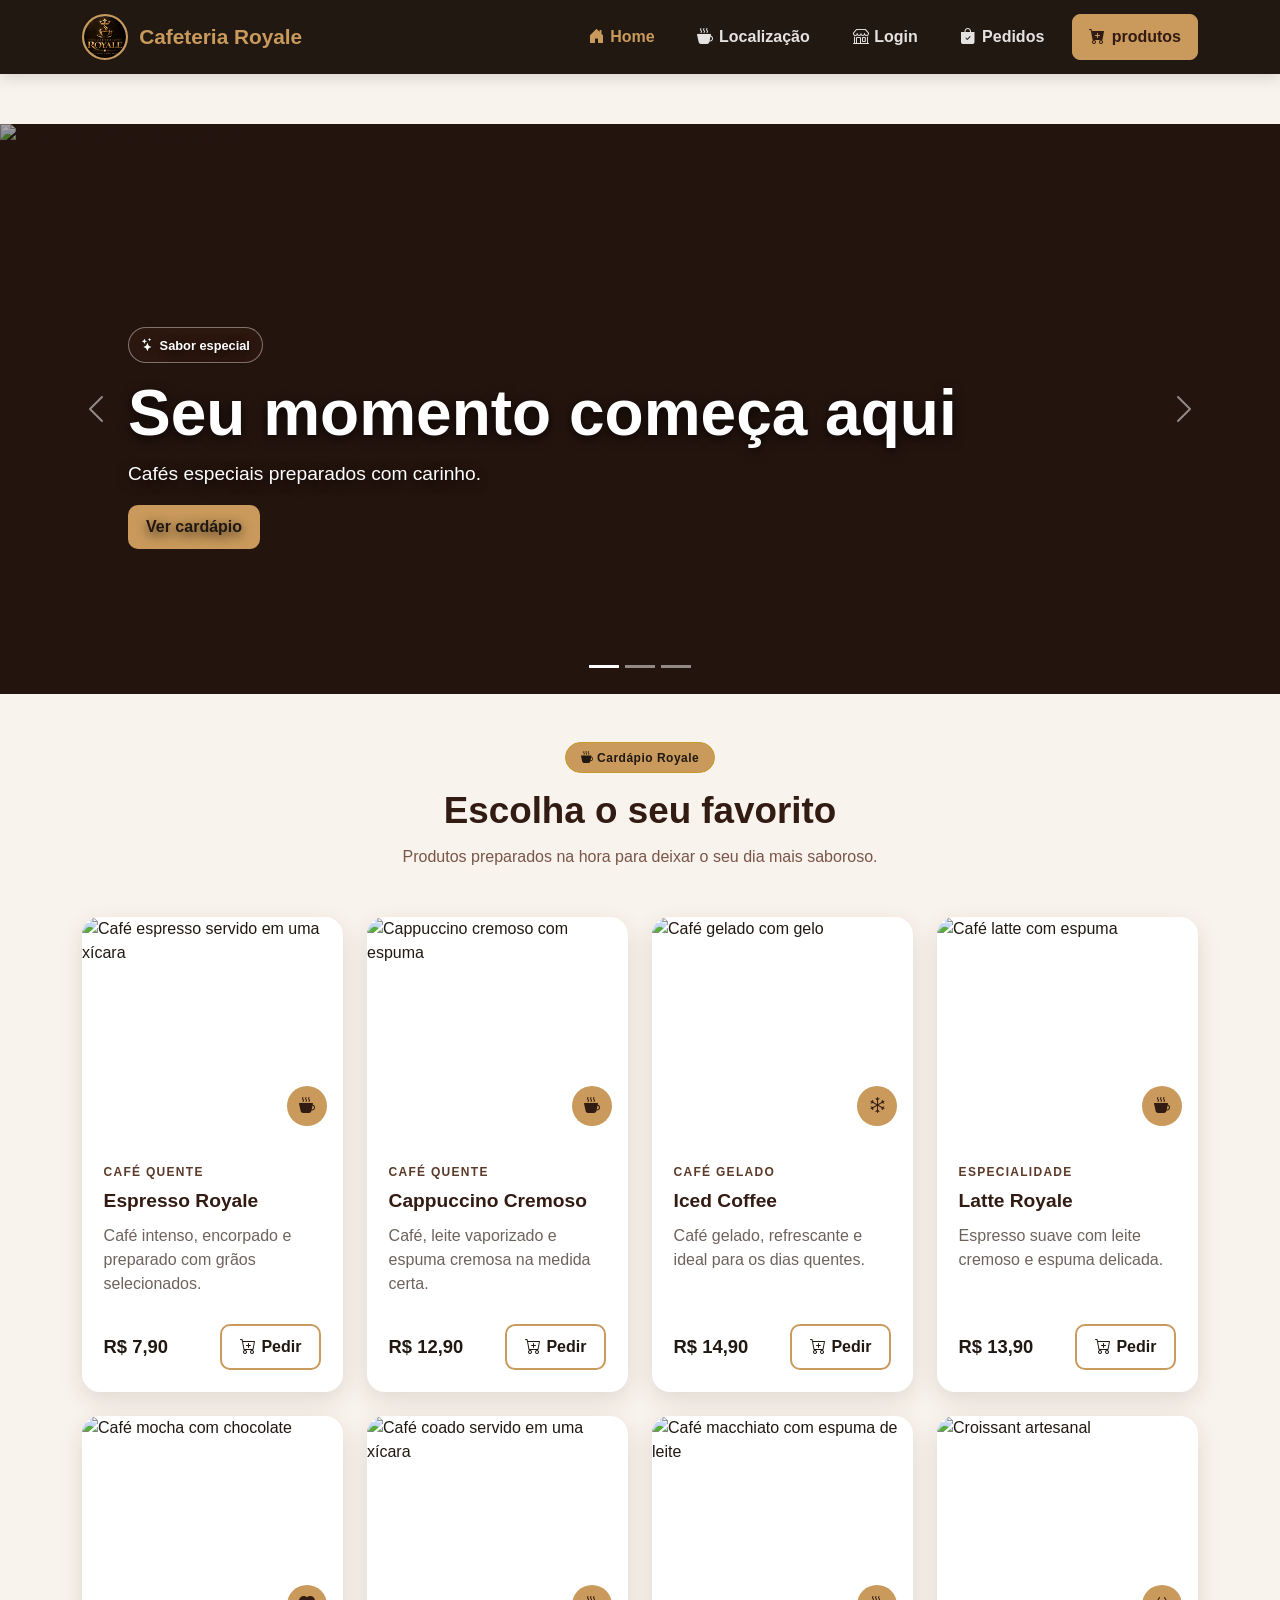
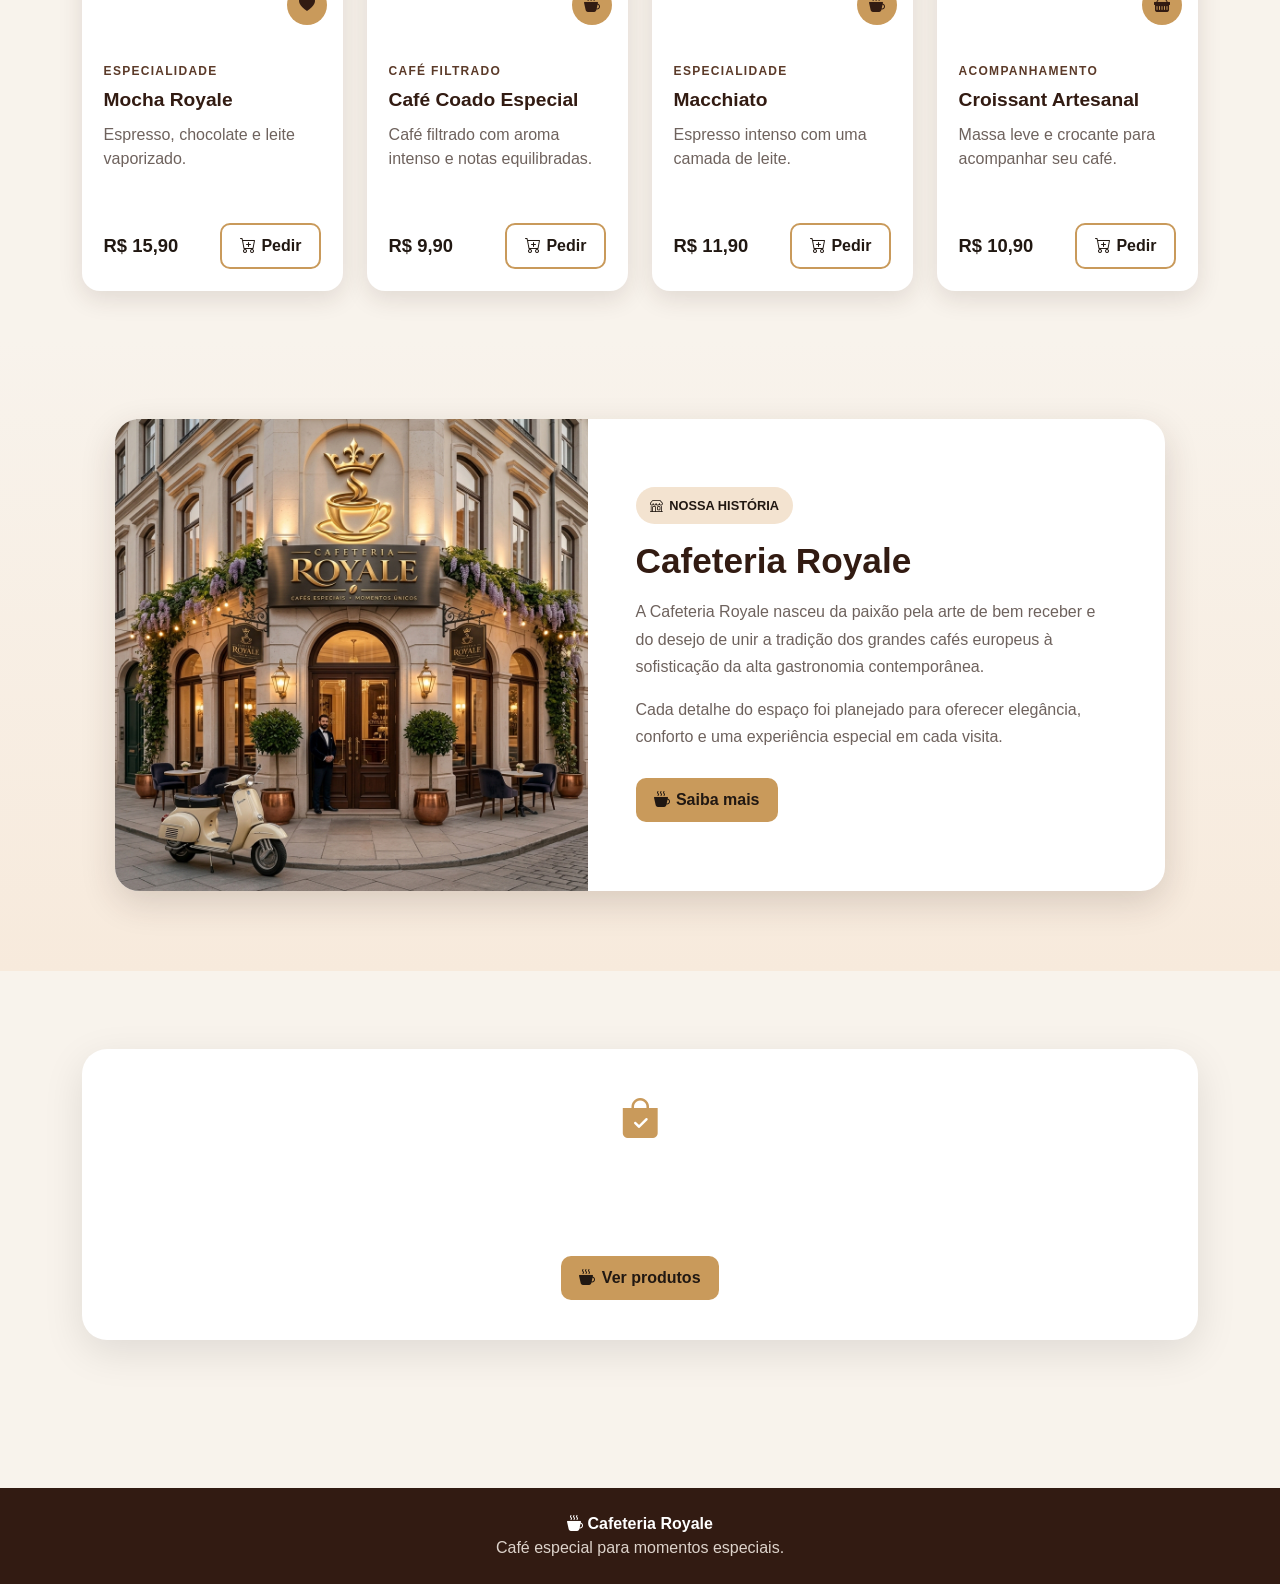
==== templates/index.html @ e64b9e65 "modificação" ====
<!DOCTYPE html>
<html lang="pt-BR">

<head>
    <meta charset="UTF-8">
    <meta name="viewport" content="width=device-width, initial-scale=1.0">

    <title>Cafeteria Royale</title>

    <link rel="icon" type="image/png" href="/static/img/logo.png">

    <link href="https://cdn.jsdelivr.net/npm/bootstrap@5.3.8/dist/css/bootstrap.min.css"
        rel="stylesheet"
        integrity="sha384-sRIl4kxILFvY47J16cr9ZwB07vP4J8+LH7qKQnuqkuIAvNWLzeN8tE5YBujZqJLB"
        crossorigin="anonymous">

    <link rel="stylesheet"
        href="https://cdn.jsdelivr.net/npm/bootstrap-icons@1.11.3/font/bootstrap-icons.min.css">

    <link rel="stylesheet" href="/static/css/style.css">
</head>

<body>

    <header class="site-header">
        <nav class="navbar navbar-expand-lg">
            <div class="container">

                <a class="navbar-brand" href="#home" aria-label="Página inicial">
                    <span class="logo-wrapper">
                        <img src="/static/img/logo.png" class="site-logo" alt="Logo da Cafeteria Royale">
                    </span>

                    <span class="brand-name">
                        Cafeteria <strong>Royale</strong>
                    </span>
                </a>

                <button class="navbar-toggler"
                    type="button"
                    data-bs-toggle="collapse"
                    data-bs-target="#menuPrincipal"
                    aria-controls="menuPrincipal"
                    aria-expanded="false"
                    aria-label="Abrir menu">
                    <span class="navbar-toggler-icon"></span>
                </button>

                <div class="collapse navbar-collapse" id="menuPrincipal">
                    <ul class="navbar-nav ms-auto align-items-lg-center">

                        <li class="nav-item">
                            <a class="nav-link active" href="index.html">
                                <i class="bi bi-house-door-fill"></i>
                                Home
                            </a>
                        </li>

                        <li class="nav-item">
                            <a class="nav-link" href="localização.html">
                                <i class="bi bi-cup-hot-fill"></i>
                                Localização
                            </a>
                        </li>

                        <li class="nav-item">
                            <a class="nav-link" href="login.html">
                                <i class="bi bi-shop"></i>
                                Login
                            </a>
                        </li>

                        <li class="nav-item">
                            <a class="nav-link" href="pedidos.html">
                                <i class="bi bi-bag-check-fill"></i>
                                Pedidos
                            </a>
                        </li>

                        <li class="nav-item">
                            <a class="btn nav-order-button" href="produtos.html">
                                <i class="bi bi-cart-plus-fill"></i>
                                produtos
                            </a>
                        </li>

                    </ul>
                </div>

            </div>
        </nav>
    </header>

    <main id="home">

        <section class="hero-section" aria-label="Destaques da cafeteria">
            <div id="carouselPrincipal" class="carousel slide carousel-fade" data-bs-ride="carousel">

                <div class="carousel-indicators">
                    <button type="button"
                        data-bs-target="#carouselPrincipal"
                        data-bs-slide-to="0"
                        class="active"
                        aria-current="true"
                        aria-label="Slide 1"></button>

                    <button type="button"
                        data-bs-target="#carouselPrincipal"
                        data-bs-slide-to="1"
                        aria-label="Slide 2"></button>

                    <button type="button"
                        data-bs-target="#carouselPrincipal"
                        data-bs-slide-to="2"
                        aria-label="Slide 3"></button>
                </div>

                <div class="carousel-inner">

                    <div class="carousel-item active">
                        <img src="https://images.unsplash.com/photo-1495474472287-4d71bcdd2085?auto=format&fit=crop&w=1600&q=85"
                            alt="Xícara de café sendo preparada">

                        <div class="carousel-caption text-start">
                            <span class="hero-tag">
                                <i class="bi bi-stars"></i>
                                Sabor especial
                            </span>

                            <h1>Seu momento começa aqui</h1>
                            <p>Cafés especiais preparados com carinho.</p>

                            <a href="#produtos" class="btn btn-royale">
                                Ver cardápio
                            </a>
                        </div>
                    </div>

                    <div class="carousel-item">
                        <img src="https://images.unsplash.com/photo-1514432324607-a09d9b4aefdd?auto=format&fit=crop&w=1600&q=85"
                            alt="Café latte com espuma">

                        <div class="carousel-caption">
                            <span class="hero-tag">
                                <i class="bi bi-heart-fill"></i>
                                Feito para você
                            </span>

                            <h1>Sabor em cada detalhe</h1>
                            <p>Receitas artesanais e ingredientes selecionados.</p>

                            <a href="#produtos" class="btn btn-royale">
                                Fazer pedido
                            </a>
                        </div>
                    </div>

                    <div class="carousel-item">
                        <img src="https://images.unsplash.com/photo-1498804103079-a6351b050096?auto=format&fit=crop&w=1600&q=85"
                            alt="Grãos de café e uma xícara">

                        <div class="carousel-caption text-end">
                            <span class="hero-tag">
                                <i class="bi bi-award-fill"></i>
                                Qualidade Royale
                            </span>

                            <h1>O melhor café da cidade</h1>
                            <p>Descubra o aroma dos nossos cafés selecionados.</p>

                            <a href="#produtos" class="btn btn-royale">
                                Conhecer produtos
                            </a>
                        </div>
                    </div>

                </div>

                <button class="carousel-control-prev"
                    type="button"
                    data-bs-target="#carouselPrincipal"
                    data-bs-slide="prev">
                    <span class="carousel-control-prev-icon"></span>
                    <span class="visually-hidden">Anterior</span>
                </button>

                <button class="carousel-control-next"
                    type="button"
                    data-bs-target="#carouselPrincipal"
                    data-bs-slide="next">
                    <span class="carousel-control-next-icon"></span>
                    <span class="visually-hidden">Próximo</span>
                </button>

            </div>
        </section>

        <section id="produtos" class="products-section py-5">
            <div class="container">

                <div class="section-heading text-center mb-5">
                    <span class="badge badge-royale">
                        <i class="bi bi-cup-hot-fill"></i>
                        Cardápio Royale
                    </span>

                    <h2>Escolha o seu favorito</h2>

                    <p>
                        Produtos preparados na hora para deixar o seu dia mais saboroso.
                    </p>
                </div>

                <div class="row g-4">

                    <div class="col-12 col-sm-6 col-lg-3">
                        <article class="product-card">
                            <div class="product-image">
                                <img src="https://images.unsplash.com/photo-1509042239860-f550ce710b93?auto=format&fit=crop&w=800&q=85"
                                    alt="Café espresso servido em uma xícara">

                                <span class="product-icon">
                                    <i class="bi bi-cup-hot-fill"></i>
                                </span>
                            </div>

                            <div class="product-content">
                                <span class="product-category">Café quente</span>
                                <h3>Espresso Royale</h3>
                                <p>Café intenso, encorpado e preparado com grãos selecionados.</p>

                                <div class="product-footer">
                                    <strong>R$ 7,90</strong>

                                    <button type="button"
                                        class="btn btn-outline-royale btn-pedir"
                                        data-product="Espresso Royale"
                                        data-price="7.90"
                                        data-bs-toggle="modal"
                                        data-bs-target="#modalPedido">
                                        <i class="bi bi-cart-plus"></i>
                                        Pedir
                                    </button>
                                </div>
                            </div>
                        </article>
                    </div>

                    <div class="col-12 col-sm-6 col-lg-3">
                        <article class="product-card">
                            <div class="product-image">
                                <img src="https://images.unsplash.com/photo-1534778101976-62847782c213?auto=format&fit=crop&w=800&q=85"
                                    alt="Cappuccino cremoso com espuma">

                                <span class="product-icon">
                                    <i class="bi bi-cup-hot-fill"></i>
                                </span>
                            </div>

                            <div class="product-content">
                                <span class="product-category">Café quente</span>
                                <h3>Cappuccino Cremoso</h3>
                                <p>Café, leite vaporizado e espuma cremosa na medida certa.</p>

                                <div class="product-footer">
                                    <strong>R$ 12,90</strong>

                                    <button type="button"
                                        class="btn btn-outline-royale btn-pedir"
                                        data-product="Cappuccino Cremoso"
                                        data-price="12.90"
                                        data-bs-toggle="modal"
                                        data-bs-target="#modalPedido">
                                        <i class="bi bi-cart-plus"></i>
                                        Pedir
                                    </button>
                                </div>
                            </div>
                        </article>
                    </div>

                    <div class="col-12 col-sm-6 col-lg-3">
                        <article class="product-card">
                            <div class="product-image">
                                <img src="https://images.unsplash.com/photo-1461023058943-07fcbe16d735?auto=format&fit=crop&w=800&q=85"
                                    alt="Café gelado com gelo">

                                <span class="product-icon">
                                    <i class="bi bi-snow"></i>
                                </span>
                            </div>

                            <div class="product-content">
                                <span class="product-category">Café gelado</span>
                                <h3>Iced Coffee</h3>
                                <p>Café gelado, refrescante e ideal para os dias quentes.</p>

                                <div class="product-footer">
                                    <strong>R$ 14,90</strong>

                                    <button type="button"
                                        class="btn btn-outline-royale btn-pedir"
                                        data-product="Iced Coffee"
                                        data-price="14.90"
                                        data-bs-toggle="modal"
                                        data-bs-target="#modalPedido">
                                        <i class="bi bi-cart-plus"></i>
                                        Pedir
                                    </button>
                                </div>
                            </div>
                        </article>
                    </div>

                    <div class="col-12 col-sm-6 col-lg-3">
                        <article class="product-card">
                            <div class="product-image">
                                <img src="https://images.unsplash.com/photo-1514432324607-a09d9b4aefdd?auto=format&fit=crop&w=800&q=85"
                                    alt="Café latte com espuma">

                                <span class="product-icon">
                                    <i class="bi bi-cup-hot-fill"></i>
                                </span>
                            </div>

                            <div class="product-content">
                                <span class="product-category">Especialidade</span>
                                <h3>Latte Royale</h3>
                                <p>Espresso suave com leite cremoso e espuma delicada.</p>

                                <div class="product-footer">
                                    <strong>R$ 13,90</strong>

                                    <button type="button"
                                        class="btn btn-outline-royale btn-pedir"
                                        data-product="Latte Royale"
                                        data-price="13.90"
                                        data-bs-toggle="modal"
                                        data-bs-target="#modalPedido">
                                        <i class="bi bi-cart-plus"></i>
                                        Pedir
                                    </button>
                                </div>
                            </div>
                        </article>
                    </div>

                    <div class="col-12 col-sm-6 col-lg-3">
                        <article class="product-card">
                            <div class="product-image">
                                <img src="https://images.unsplash.com/photo-1517701604599-bb29b565090c?auto=format&fit=crop&w=800&q=85"
                                    alt="Café mocha com chocolate">

                                <span class="product-icon">
                                    <i class="bi bi-heart-fill"></i>
                                </span>
                            </div>

                            <div class="product-content">
                                <span class="product-category">Especialidade</span>
                                <h3>Mocha Royale</h3>
                                <p>Espresso, chocolate e leite vaporizado.</p>

                                <div class="product-footer">
                                    <strong>R$ 15,90</strong>

                                    <button type="button"
                                        class="btn btn-outline-royale btn-pedir"
                                        data-product="Mocha Royale"
                                        data-price="15.90"
                                        data-bs-toggle="modal"
                                        data-bs-target="#modalPedido">
                                        <i class="bi bi-cart-plus"></i>
                                        Pedir
                                    </button>
                                </div>
                            </div>
                        </article>
                    </div>

                    <div class="col-12 col-sm-6 col-lg-3">
                        <article class="product-card">
                            <div class="product-image">
                                <img src="https://images.unsplash.com/photo-1462917882517-e150004895fa?auto=format&fit=crop&w=800&q=85"
                                    alt="Café coado servido em uma xícara">

                                <span class="product-icon">
                                    <i class="bi bi-cup-hot-fill"></i>
                                </span>
                            </div>

                            <div class="product-content">
                                <span class="product-category">Café filtrado</span>
                                <h3>Café Coado Especial</h3>
                                <p>Café filtrado com aroma intenso e notas equilibradas.</p>

                                <div class="product-footer">
                                    <strong>R$ 9,90</strong>

                                    <button type="button"
                                        class="btn btn-outline-royale btn-pedir"
                                        data-product="Café Coado Especial"
                                        data-price="9.90"
                                        data-bs-toggle="modal"
                                        data-bs-target="#modalPedido">
                                        <i class="bi bi-cart-plus"></i>
                                        Pedir
                                    </button>
                                </div>
                            </div>
                        </article>
                    </div>

                    <div class="col-12 col-sm-6 col-lg-3">
                        <article class="product-card">
                            <div class="product-image">
                                <img src="https://images.unsplash.com/photo-1572442388796-11668a67e53d?auto=format&fit=crop&w=800&q=85"
                                    alt="Café macchiato com espuma de leite">

                                <span class="product-icon">
                                    <i class="bi bi-cup-hot-fill"></i>
                                </span>
                            </div>

                            <div class="product-content">
                                <span class="product-category">Especialidade</span>
                                <h3>Macchiato</h3>
                                <p>Espresso intenso com uma camada de leite.</p>

                                <div class="product-footer">
                                    <strong>R$ 11,90</strong>

                                    <button type="button"
                                        class="btn btn-outline-royale btn-pedir"
                                        data-product="Macchiato"
                                        data-price="11.90"
                                        data-bs-toggle="modal"
                                        data-bs-target="#modalPedido">
                                        <i class="bi bi-cart-plus"></i>
                                        Pedir
                                    </button>
                                </div>
                            </div>
                        </article>
                    </div>

                    <div class="col-12 col-sm-6 col-lg-3">
                        <article class="product-card">
                            <div class="product-image">
                                <img src="https://images.unsplash.com/photo-1509440159596-0249088772ff?auto=format&fit=crop&w=800&q=85"
                                    alt="Croissant artesanal">

                                <span class="product-icon">
                                    <i class="bi bi-basket-fill"></i>
                                </span>
                            </div>

                            <div class="product-content">
                                <span class="product-category">Acompanhamento</span>
                                <h3>Croissant Artesanal</h3>
                                <p>Massa leve e crocante para acompanhar seu café.</p>

                                <div class="product-footer">
                                    <strong>R$ 10,90</strong>

                                    <button type="button"
                                        class="btn btn-outline-royale btn-pedir"
                                        data-product="Croissant Artesanal"
                                        data-price="10.90"
                                        data-bs-toggle="modal"
                                        data-bs-target="#modalPedido">
                                        <i class="bi bi-cart-plus"></i>
                                        Pedir
                                    </button>
                                </div>
                            </div>
                        </article>
                    </div>

                </div>
            </div>
        </section>

        <section id="sobre" class="about-section">
            <div class="container">

                <article class="about-card">

                    <div class="about-image">
                        <img src="/static/img/local da cafeteria.jpg" alt="Interior da Cafeteria Royale">
                    </div>

                    <div class="about-content">
                        <span class="about-tag">
                            <i class="bi bi-shop"></i>
                            Nossa história
                        </span>

                        <h2>Cafeteria Royale</h2>

                        <p>
                            A Cafeteria Royale nasceu da paixão pela arte de bem receber
                            e do desejo de unir a tradição dos grandes cafés europeus
                            à sofisticação da alta gastronomia contemporânea.
                        </p>

                        <p>
                            Cada detalhe do espaço foi planejado para oferecer elegância,
                            conforto e uma experiência especial em cada visita.
                        </p>

                        <a href="#pedidos" class="btn btn-royale">
                            <i class="bi bi-cup-hot-fill"></i>
                            Saiba mais 
                        </a>
                    </div>

                </article>

            </div>
        </section>

        <section id="pedidos" class="orders-section py-5">
            <div class="container">

                <div class="order-box text-center">
                    <i class="bi bi-bag-check-fill order-icon"></i>

                    <h2>Faça seu pedido</h2>

                    <p>
                        Escolha um produto no cardápio e finalize sua compra.
                    </p>

                    <a href="#produtos" class="btn btn-royale">
                        <i class="bi bi-cup-hot-fill"></i>
                        Ver produtos
                    </a>
                </div>

            </div>
        </section>

    </main>

    <footer class="site-footer py-4">
        <div class="container text-center">
            <strong>
                <i class="bi bi-cup-hot-fill"></i>
                Cafeteria Royale
            </strong>

            <p class="mb-0">
                Café especial para momentos especiais.
            </p>
        </div>
    </footer>

    <div class="modal fade" id="modalPedido" tabindex="-1" aria-labelledby="modalPedidoLabel" aria-hidden="true">
        <div class="modal-dialog modal-dialog-centered">
            <div class="modal-content order-modal">

                <div class="modal-header">
                    <h2 class="modal-title" id="modalPedidoLabel">
                        <i class="bi bi-cart-check-fill"></i>
                        Finalizar pedido
                    </h2>

                    <button type="button"
                        class="btn-close"
                        data-bs-dismiss="modal"
                        aria-label="Fechar"></button>
                </div>

                <div class="modal-body">

                    <form id="pedidoForm">
                        <div class="selected-product mb-4">
                            <span>Produto selecionado</span>
                            <strong id="produtoSelecionado">Selecione um produto</strong>
                        </div>

                        <div class="mb-3">
                            <label for="nomeCliente" class="form-label">
                                <i class="bi bi-person-fill"></i>
                                Nome do cliente
                            </label>

                            <input type="text" id="nomeCliente" class="form-control" placeholder="Digite seu nome" required>
                        </div>

                        <div class="mb-3">
                            <label for="quantidadeProduto" class="form-label">
                                <i class="bi bi-plus-slash-minus"></i>
                                Quantidade
                            </label>

                            <input type="number" id="quantidadeProduto" class="form-control" min="1" value="1" required>
                        </div>

                        <div class="total-box">
                            <span>Total da compra</span>
                            <strong id="valorTotal">R$ 0,00</strong>
                        </div>

                        <button type="submit" class="btn btn-royale w-100 mt-4">
                            <i class="bi bi-check-circle-fill"></i>
                            Finalizar compra
                        </button>
                    </form>

                    <div id="confirmacaoPedido" class="confirmation-box d-none">
                        <div class="confirmation-icon">
                            <i class="bi bi-check-lg"></i>
                        </div>

                        <h3>Pedido realizado!</h3>

                        <p>
                            Obrigado, <strong id="nomeConfirmado"></strong>.
                        </p>

                        <div class="receipt">
                            <div>
                                <span>Produto</span>
                                <strong id="produtoConfirmado"></strong>
                            </div>

                            <div>
                                <span>Quantidade</span>
                                <strong id="quantidadeConfirmada"></strong>
                            </div>

                            <div>
                                <span>Total</span>
                                <strong id="totalConfirmado"></strong>
                            </div>
                        </div>

                        <p class="receipt-warning">
                            Este é um resumo da compra. A nota fiscal oficial depende de uma integração com sistema fiscal.
                        </p>

                        <div class="confirmation-actions">
                            <button type="button" class="btn btn-outline-dark" onclick="window.print()">
                                <i class="bi bi-printer-fill"></i>
                                Imprimir
                            </button>

                            <button type="button" class="btn btn-royale" data-bs-dismiss="modal">
                                Fechar
                            </button>
                        </div>
                    </div>

                </div>
            </div>
        </div>
    </div>

    <script src="https://cdn.jsdelivr.net/npm/bootstrap@5.3.8/dist/js/bootstrap.bundle.min.js"
        integrity="sha384-FKyoEForCGlyvwx9Hj09JcYn3nv7wiPVlz7YYwJrWVcXK/BmnVDxM+D2scQbITxI"
        crossorigin="anonymous"></script>
    </script>

</body>

</html>
---- static/css/style.css ----
:root {
    --marrom-escuro: #321b12;
    --marrom: #70452d;
    --marrom-claro: #98613f;
    --dourado: #d8a15d;
    --dourado-claro: #efc17d;
    --creme: #fff8f0;
    --bege: #f3e3d0;
    --texto: #3b2117;
    --branco: #ffffff;
    --cinza-texto: #6e625d;
}

* {
    box-sizing: border-box;
}

html {
    scroll-behavior: smooth;
    scroll-padding-top: 80px;
}

body {
    margin: 0;
    color: var(--texto);
    background-color: var(--creme);
    font-family: Arial, Helvetica, sans-serif;
}

/* HEADER */
.site-header {
    position: relative;
    z-index: 1000;
    background-color: var(--marrom-escuro);
}

.site-header .navbar {
    min-height: 74px;
    padding: 0.65rem 0;
    background-color: var(--marrom-escuro);
}

.site-header .navbar-brand {
    display: inline-flex;
    align-items: center;
    gap: 0.7rem;
    margin: 0;
    padding: 0;
    color: var(--branco);
    text-decoration: none;
}

.logo-wrapper {
    display: flex;
    align-items: center;
    justify-content: center;
    width: 46px;
    height: 46px;
    overflow: hidden;
    background-color: var(--branco);
    border: 2px solid var(--dourado);
    border-radius: 50%;
}

.site-logo {
    display: block;
    width: 100%;
    height: 100%;
    object-fit: contain;
}

.brand-name {
    color: var(--branco);
    font-size: 1.3rem;
    font-weight: 700;
    line-height: 1;
    white-space: nowrap;
}

.brand-name strong {
    color: var(--dourado);
}

.site-header .navbar-nav {
    gap: 0.45rem;
}

.site-header .nav-link {
    display: inline-flex;
    align-items: center;
    gap: 0.35rem;
    padding: 0.75rem 0.8rem !important;
    color: rgba(255, 255, 255, 0.88) !important;
    font-weight: 600;
    transition: color 0.3s ease;
}

.site-header .nav-link:hover,
.site-header .nav-link.active {
    color: var(--dourado) !important;
}

.nav-order-button {
    display: inline-flex;
    align-items: center;
    justify-content: center;
    gap: 0.4rem;
    margin-left: 0.5rem;
    padding: 0.65rem 1rem;
    color: var(--marrom-escuro) !important;
    background-color: var(--dourado);
    border: 1px solid var(--dourado);
    border-radius: 8px;
    font-weight: 700;
    text-decoration: none;
    transition: all 0.3s ease;
}

.nav-order-button:hover {
    color: var(--marrom-escuro) !important;
    background-color: var(--dourado-claro);
    border-color: var(--dourado-claro);
    transform: translateY(-2px);
}

.site-header .navbar-toggler {
    border-color: rgba(255, 255, 255, 0.6);
}

.site-header .navbar-toggler:focus {
    box-shadow: 0 0 0 0.2rem rgba(216, 161, 93, 0.35);
}

.site-header .navbar-toggler-icon {
    filter: brightness(0) invert(1);
}

/* CARROSSEL */
.hero-section {
    background-color: #24140e;
}

.carousel-item {
    height: 570px;
    background-color: #24140e;
}

.carousel-item img {
    display: block;
    width: 100%;
    height: 100%;
    object-fit: cover;
    opacity: 0.62;
}

.carousel-caption {
    right: 10%;
    bottom: 22%;
    left: 10%;
    text-shadow: 0 3px 12px rgba(0, 0, 0, 0.8);
}

.carousel-caption h1 {
    margin-top: 0.75rem;
    font-size: clamp(2rem, 5vw, 4.4rem);
    font-weight: 800;
}

.carousel-caption p {
    font-size: 1.2rem;
}

.hero-tag {
    display: inline-flex;
    align-items: center;
    gap: 0.35rem;
    padding: 0.45rem 0.75rem;
    color: var(--branco);
    background-color: rgba(50, 27, 18, 0.7);
    border: 1px solid rgba(255, 255, 255, 0.4);
    border-radius: 50px;
    font-size: 0.8rem;
    font-weight: 700;
}

/* BOTÕES */
.btn-royale {
    display: inline-flex;
    align-items: center;
    justify-content: center;
    gap: 0.4rem;
    padding: 0.75rem 1.4rem;
    color: var(--marrom-escuro);
    background-color: var(--dourado);
    border: 1px solid var(--dourado);
    font-weight: 700;
    transition: all 0.3s ease;
}

.btn-royale:hover {
    color: var(--marrom-escuro);
    background-color: var(--dourado-claro);
    border-color: var(--dourado-claro);
    transform: translateY(-2px);
}

.btn-outline-royale {
    display: inline-flex;
    align-items: center;
    justify-content: center;
    gap: 0.35rem;
    color: var(--marrom);
    border: 1px solid var(--marrom);
    font-weight: 700;
    transition: all 0.3s ease;
}

.btn-outline-royale:hover {
    color: var(--branco);
    background-color: var(--marrom);
    border-color: var(--marrom);
}

/* PRODUTOS */
.products-section {
    background-color: var(--creme);
}

.section-heading h2 {
    margin-top: 1rem;
    margin-bottom: 0.75rem;
    color: var(--marrom-escuro);
    font-size: 2.3rem;
    font-weight: 800;
}

.section-heading p {
    margin-bottom: 0;
    color: #795548;
}

.badge-royale {
    display: inline-flex;
    align-items: center;
    gap: 0.4rem;
    padding: 0.65rem 1rem;
    color: var(--marrom);
    background-color: var(--bege);
    border-radius: 50px;
    font-weight: 700;
}

.product-card {
    display: flex;
    flex-direction: column;
    width: 100%;
    height: 100%;
    min-height: 475px;
    overflow: hidden;
    background-color: var(--branco);
    border-radius: 18px;
    box-shadow: 0 8px 25px rgba(59, 33, 23, 0.12);
    transition: transform 0.3s ease, box-shadow 0.3s ease;
}

.product-card:hover {
    transform: translateY(-8px);
    box-shadow: 0 15px 32px rgba(59, 33, 23, 0.2);
}

.product-image {
    position: relative;
    height: 225px;
    overflow: hidden;
}

.product-image img {
    display: block;
    width: 100%;
    height: 100%;
    object-fit: cover;
    transition: transform 0.5s ease;
}

.product-card:hover .product-image img {
    transform: scale(1.06);
}

.product-icon {
    position: absolute;
    right: 1rem;
    bottom: 1rem;
    display: flex;
    align-items: center;
    justify-content: center;
    width: 40px;
    height: 40px;
    color: var(--marrom-escuro);
    background-color: var(--dourado);
    border-radius: 50%;
}

.product-content {
    display: flex;
    flex: 1;
    flex-direction: column;
    padding: 1.35rem;
}

.product-category {
    display: block;
    margin-bottom: 0.5rem;
    color: var(--marrom-claro);
    font-size: 0.75rem;
    font-weight: 700;
    letter-spacing: 0.08rem;
    text-transform: uppercase;
}

.product-content h3 {
    margin-bottom: 0.75rem;
    color: var(--marrom-escuro);
    font-size: 1.2rem;
    font-weight: 700;
}

.product-content p {
    flex: 1;
    margin-bottom: 1.2rem;
    color: var(--cinza-texto);
    line-height: 1.5;
}

.product-footer {
    display: flex;
    align-items: center;
    justify-content: space-between;
    gap: 0.75rem;
    margin-top: auto;
}

.product-footer strong {
    color: var(--marrom);
    font-size: 1.15rem;
    white-space: nowrap;
}

/* SOBRE */
.about-section {
    padding: 5rem 0;
    background: linear-gradient(180deg, var(--creme) 0%, #f7eadc 100%);
}

.about-card {
    display: grid;
    grid-template-columns: 0.9fr 1.1fr;
    width: 100%;
    max-width: 1050px;
    min-height: 400px;
    margin: 0 auto;
    overflow: hidden;
    background-color: var(--branco);
    border-radius: 24px;
    box-shadow: 0 12px 35px rgba(59, 33, 23, 0.16);
}

.about-image {
    min-height: 400px;
    overflow: hidden;
}

.about-image img {
    display: block;
    width: 100%;
    height: 100%;
    min-height: 400px;
    object-fit: cover;
    transition: transform 0.5s ease;
}

.about-card:hover .about-image img {
    transform: scale(1.05);
}

.about-content {
    display: flex;
    align-items: flex-start;
    justify-content: center;
    flex-direction: column;
    padding: 3rem;
}

.about-tag {
    display: inline-flex;
    align-items: center;
    gap: 0.4rem;
    margin-bottom: 1rem;
    padding: 0.55rem 0.9rem;
    color: var(--marrom);
    background-color: var(--bege);
    border-radius: 50px;
    font-size: 0.8rem;
    font-weight: 700;
    text-transform: uppercase;
}

.about-content h2 {
    margin-bottom: 1rem;
    color: var(--marrom-escuro);
    font-size: 2.2rem;
    font-weight: 800;
}

.about-content p {
    max-width: 520px;
    margin-bottom: 1rem;
    color: var(--cinza-texto);
    line-height: 1.7;
}

.about-content .btn {
    margin-top: 0.75rem;
}

/* PEDIDOS */
.orders-section {
    background-color: var(--creme);
}

.order-box {
    width: 100%;
    max-width: 1050px;
    margin: 0 auto;
    padding: 3rem 1.5rem;
    color: var(--branco);
    background: linear-gradient(135deg, var(--marrom-escuro), var(--marrom));
    border-radius: 24px;
}

.order-icon {
    display: block;
    margin-bottom: 1rem;
    color: var(--dourado);
    font-size: 2.5rem;
}

.order-box h2 {
    margin-bottom: 0.75rem;
    font-weight: 800;
}

.order-box p {
    color: rgba(255, 255, 255, 0.82);
}

/* RODAPÉ */
.site-footer {
    color: rgba(255, 255, 255, 0.8);
    background-color: var(--marrom-escuro);
}

.site-footer strong {
    color: var(--branco);
}

/* MODAL */
.order-modal {
    overflow: hidden;
    border: none;
    border-radius: 20px;
}

.order-modal .modal-header {
    color: var(--branco);
    background-color: var(--marrom-escuro);
    border-bottom: none;
}

.order-modal .modal-title {
    display: flex;
    align-items: center;
    gap: 0.5rem;
    font-size: 1.35rem;
    font-weight: 700;
}

.order-modal .btn-close {
    filter: invert(1);
}

.order-modal .modal-body {
    padding: 1.5rem;
}

.form-label {
    color: var(--marrom-escuro);
    font-weight: 700;
}

.form-label i {
    color: var(--marrom-claro);
}

.form-control {
    padding: 0.75rem;
    border-color: #decdbb;
    border-radius: 10px;
}

.form-control:focus {
    border-color: var(--dourado);
    box-shadow: 0 0 0 0.2rem rgba(216, 161, 93, 0.25);
}

.selected-product {
    display: flex;
    flex-direction: column;
    gap: 0.3rem;
    padding: 1rem;
    color: var(--marrom);
    background-color: var(--bege);
    border-radius: 12px;
}

.selected-product span {
    color: #795548;
    font-size: 0.85rem;
}

.selected-product strong {
    color: var(--marrom-escuro);
    font-size: 1.1rem;
}

.total-box {
    display: flex;
    align-items: center;
    justify-content: space-between;
    padding: 1rem;
    color: var(--marrom-escuro);
    background-color: var(--bege);
    border-radius: 12px;
    font-size: 1.15rem;
    font-weight: 700;
}

.total-box strong {
    color: var(--marrom);
    font-size: 1.35rem;
}

.confirmation-box {
    padding: 1rem;
    text-align: center;
}

.confirmation-icon {
    display: flex;
    align-items: center;
    justify-content: center;
    width: 64px;
    height: 64px;
    margin: 0 auto 1rem;
    color: var(--branco);
    background-color: #198754;
    border-radius: 50%;
    font-size: 2rem;
}

.receipt {
    margin-top: 1.5rem;
    padding: 1rem;
    text-align: left;
    background-color: var(--creme);
    border: 1px dashed var(--marrom-claro);
    border-radius: 12px;
}

.receipt div {
    display: flex;
    justify-content: space-between;
    gap: 1rem;
    padding: 0.7rem 0;
    border-bottom: 1px solid #eadaca;
}

.receipt div:last-child {
    border-bottom: none;
}

.receipt span {
    color: #795548;
}

.receipt strong {
    color: var(--marrom-escuro);
    text-align: right;
}

.receipt-warning {
    margin-top: 1rem;
    color: #806b5d;
    font-size: 0.8rem;
}

.confirmation-actions {
    display: flex;
    gap: 0.5rem;
    margin-top: 1.5rem;
}

.confirmation-actions .btn {
    flex: 1;
}

/* RESPONSIVIDADE */
@media (max-width: 991px) {
    .site-header .navbar-collapse {
        padding-top: 1rem;
    }

    .site-header .navbar-nav {
        align-items: stretch !important;
    }

    .site-header .nav-link {
        padding: 0.75rem 0 !important;
    }

    .nav-order-button {
        width: 100%;
        margin-top: 0.75rem;
        text-align: center;
    }
}

@media (max-width: 768px) {
    .carousel-item {
        height: 460px;
    }

    .carousel-caption {
        right: 10%;
        bottom: 18%;
        left: 10%;
    }

    .carousel-caption h1 {
        font-size: 2.2rem;
    }

    .carousel-caption p {
        font-size: 1rem;
    }

    .section-heading h2 {
        font-size: 1.9rem;
    }

    .about-card {
        grid-template-columns: 1fr;
    }

    .about-image,
    .about-image img {
        min-height: 280px;
        height: 280px;
    }

    .about-content {
        padding: 2rem;
    }

    .about-content h2 {
        font-size: 1.8rem;
    }
}

@media (max-width: 576px) {
    .site-header .navbar {
        min-height: 64px;
    }

    .logo-wrapper {
        width: 38px;
        height: 38px;
    }

    .brand-name {
        font-size: 1.05rem;
    }

    .product-card {
        min-height: auto;
    }

    .product-footer {
        align-items: stretch;
        flex-direction: column;
    }

    .product-footer .btn {
        width: 100%;
    }

    .about-section {
        padding-right: 0.75rem;
        padding-left: 0.75rem;
    }

    .about-content {
        padding: 1.5rem;
    }

    .about-content h2 {
        font-size: 1.6rem;
    }

    .about-content .btn {
        width: 100%;
    }

    .confirmation-actions {
        flex-direction: column;
    }
}

@media print {
    body * {
        visibility: hidden;
    }

    .confirmation-box,
    .confirmation-box * {
        visibility: visible;
    }

    .confirmation-box {
        position: absolute;
        top: 0;
        left: 0;
        width: 100%;
    }
}

.location-section {
    background-color: #f8f9fa;
    padding-top: 4rem;
    padding-bottom: 4rem;
}

/* Container responsivo do Mapa */
.map-container {
    position: relative;
    border-radius: 12px;
    box-shadow: 0 8px 24px rgba(0, 0, 0, 0.08);
    overflow: hidden;
    border: 1px solid #e2e8f0;
    transition: transform 0.3s ease, box-shadow 0.3s ease;
}

.map-container:hover {
    transform: translateY(-3px);
    box-shadow: 0 12px 28px rgba(0, 0, 0, 0.12);
}

.map-container iframe {
    width: 100%;
    height: 380px;
    border: none;
    display: block;
}

/* Cartão de Informações de Endereço e Horários */
.location-section .bg-white {
    background-color: #ffffff !important;
    border-radius: 12px;
    border: 1px solid #e2e8f0;
    box-shadow: 0 6px 18px rgba(0, 0, 0, 0.05);
}

.location-section h4 {
    font-size: 1.15rem;
    font-weight: 700;
    color: #1a1a1a;
    display: flex;
    align-items: center;
    gap: 0.5rem;
}

.location-section h4 i {
    color: #c59b27; 
}

.location-section p {
    font-size: 0.95rem;
    line-height: 1.5;
}

.badge-royale {
    background-color: #1a1a1a;
    color: #c59b27;
    border: 1px solid #c59b27;
    padding: 0.5em 1em;
    font-weight: 600;
    font-size: 0.85rem;
    letter-spacing: 0.5px;
    border-radius: 50px;
    display: inline-flex;
    align-items: center;
    gap: 0.4rem;
}

/* Estilização Responsiva */
@media (max-width: 991.98px) {
    .map-container iframe {
        height: 300px;
    }
}
 :root {
            --cafe: #5b3a29;
            --dourado: #c99a5b;
            --creme: #f8f3ec;
            --escuro: #211812;
        }

        body {
            margin: 0;
            background: var(--creme);
            color: var(--escuro);
            font-family: Arial, sans-serif;
        }

        .navbar {
            background: var(--escuro) !important;
        }

        .navbar-brand {
            font-weight: 800;
            color: white !important;
        }

        .navbar-brand span {
            color: var(--dourado);
        }

        .nav-link {
            color: white !important;
        }

        .nav-link:hover {
            color: var(--dourado) !important;
        }

        .section {
            padding: 70px 0;
        }

        .section-title {
            text-align: center;
            margin-bottom: 50px;
        }

        .section-title span {
            color: var(--dourado);
            font-weight: bold;
        }

        .card-product {
            height: 100%;
            border: none;
            overflow: hidden;
            border-radius: 18px;
            background: white;
            box-shadow: 0 10px 30px rgba(0, 0, 0, .1);
        }

        .card-product img {
            width: 100%;
            height: 230px;
            object-fit: cover;
        }

        .card-product .card-body {
            padding: 25px;
        }

        .price {
            font-size: 1.25rem;
            font-weight: 800;
            color: var(--cafe);
        }

        .btn-royale {
            background: var(--dourado);
            color: var(--escuro);
            font-weight: bold;
            border: none;
        }

        .btn-royale:hover {
            background: #e0b577;
        }

        footer {
            background: var(--escuro);
            color: white;
            padding: 45px 0;
        }
    
        :root {
            --marrom: #211812;
            --marrom-claro: #5b3a29;
            --dourado: #c99a5b;
            --dourado-claro: #e0b577;
            --creme: #f8f3ec;
            --branco: #ffffff;
            --cinza: #6c625c;
            --verde: #198754;
            --vermelho: #dc3545;
            --azul: #0d6efd;
        }

        * {
            box-sizing: border-box;
        }

        body {
            margin: 0;
            background: var(--creme);
            color: var(--marrom);
            font-family: Arial, Helvetica, sans-serif;
        }

        /* ==============================
           NAVBAR
        ============================== */
        .navbar {
            background: var(--marrom) !important;
            padding: 15px 0;
            box-shadow: 0 3px 15px rgba(0, 0, 0, .15);
        }

        .navbar-brand {
            color: var(--branco) !important;
            font-size: 1.35rem;
            font-weight: 800;
        }

        .navbar-brand span {
            color: var(--dourado);
        }

        .nav-link {
            color: var(--branco) !important;
            font-weight: 600;
            margin-left: 10px;
            transition: .3s;
        }

        .nav-link:hover,
        .nav-link.active {
            color: var(--dourado) !important;
        }

        /* ==============================
           ÁREA PRINCIPAL
        ============================== */
        main {
            min-height: 650px;
            padding-top: 50px;
            padding-bottom: 70px;
        }

        .order-box {
            max-width: 1150px;
            margin: 30px auto;
            background: var(--branco);
            padding: 40px;
            border-radius: 25px;
            box-shadow: 0 12px 40px rgba(0, 0, 0, .10);
        }

        .order-header {
            border-bottom: 1px solid #e7ddd2;
            padding-bottom: 25px;
            margin-bottom: 30px;
        }

        .order-header h1 {
            font-weight: 800;
            color: var(--marrom);
        }

        .order-header p {
            color: var(--cinza);
        }

        /* ==============================
           BADGE
        ============================== */
        .badge-royale {
            display: inline-block;
            background: var(--dourado);
            color: var(--marrom);
            font-weight: 800;
            padding: 8px 15px;
            border-radius: 30px;
            font-size: .75rem;
        }

        /* ==============================
           CARDS DE RESUMO
        ============================== */
        .summary-card {
            border: none;
            border-radius: 18px;
            padding: 22px;
            height: 100%;
            box-shadow: 0 5px 20px rgba(0, 0, 0, .07);
            background: var(--creme);
        }

        .summary-card i {
            font-size: 30px;
            color: var(--dourado);
        }

        .summary-card h3 {
            font-weight: 800;
            margin-top: 10px;
            margin-bottom: 3px;
        }

        .summary-card p {
            color: var(--cinza);
            margin: 0;
        }

        /* ==============================
           PEDIDO ATUAL
        ============================== */
        .current-order {
            background: linear-gradient(135deg, #f8f3ec, #fff);
            border: 1px solid #eadbca;
            border-radius: 20px;
            padding: 25px;
            margin-top: 35px;
        }

        .current-order h3 {
            font-weight: 800;
        }

        .product-name {
            font-size: 1.35rem;
            font-weight: 800;
            color: var(--marrom-claro);
        }

        .price {
            color: var(--verde);
            font-size: 1.3rem;
            font-weight: 800;
        }

        /* ==============================
           BOTÕES
        ============================== */
        .btn-royale {
            background: var(--dourado);
            color: var(--marrom);
            border: none;
            font-weight: 700;
            border-radius: 10px;
            padding: 10px 18px;
            transition: .3s;
        }

        .btn-royale:hover {
            background: var(--dourado-claro);
            color: var(--marrom);
            transform: translateY(-2px);
        }

        .btn-outline-royale {
            border: 2px solid var(--dourado);
            color: var(--marrom);
            font-weight: 700;
            border-radius: 10px;
            padding: 9px 18px;
        }

        .btn-outline-royale:hover {
            background: var(--dourado);
            color: var(--marrom);
        }

        /* ==============================
           TABELA
        ============================== */
        .table-container {
            margin-top: 40px;
        }

        .table-title {
            display: flex;
            justify-content: space-between;
            align-items: center;
            gap: 15px;
            margin-bottom: 20px;
        }

        .table-title h3 {
            font-weight: 800;
            margin: 0;
        }

        .table-responsive {
            border-radius: 15px;
            overflow-x: auto;
            box-shadow: 0 5px 20px rgba(0, 0, 0, .06);
        }

        .table {
            margin: 0;
            min-width: 900px;
            vertical-align: middle;
        }

        .table thead th {
            background: var(--marrom);
            color: var(--branco);
            padding: 15px;
            white-space: nowrap;
        }

        .table tbody td {
            padding: 15px;
        }

        .table tbody tr:hover {
            background: #fffaf4;
        }

        /* ==============================
           STATUS
        ============================== */
        .status {
            display: inline-block;
            padding: 6px 12px;
            border-radius: 20px;
            font-size: .78rem;
            font-weight: 700;
        }

        .status-confirmado {
            background: #d1e7dd;
            color: #0f5132;
        }

        .status-pendente {
            background: #fff3cd;
            color: #664d03;
        }

        .status-cancelado {
            background: #f8d7da;
            color: #842029;
        }

        /* ==============================
           ÁREA SEM PEDIDOS
        ============================== */
        .empty-orders {
            text-align: center;
            padding: 45px 20px;
            background: var(--creme);
            border-radius: 18px;
        }

        .empty-orders i {
            font-size: 55px;
            color: var(--dourado);
        }

        /* ==============================
           FOOTER
        ============================== */
        footer {
            background: var(--marrom);
            color: var(--branco);
            padding: 45px 0;
        }

        footer h4 {
            font-weight: 800;
        }

        footer p {
            color: #ddd3cb;
        }

        /* ==============================
           RESPONSIVIDADE
        ============================== */
        @media (max-width: 768px) {
            .order-box {
                padding: 25px 18px;
                margin: 20px auto;
            }

            .table-title {
                flex-direction: column;
                align-items: flex-start;
            }

            .order-header h1 {
                font-size: 1.8rem;
            }
        }
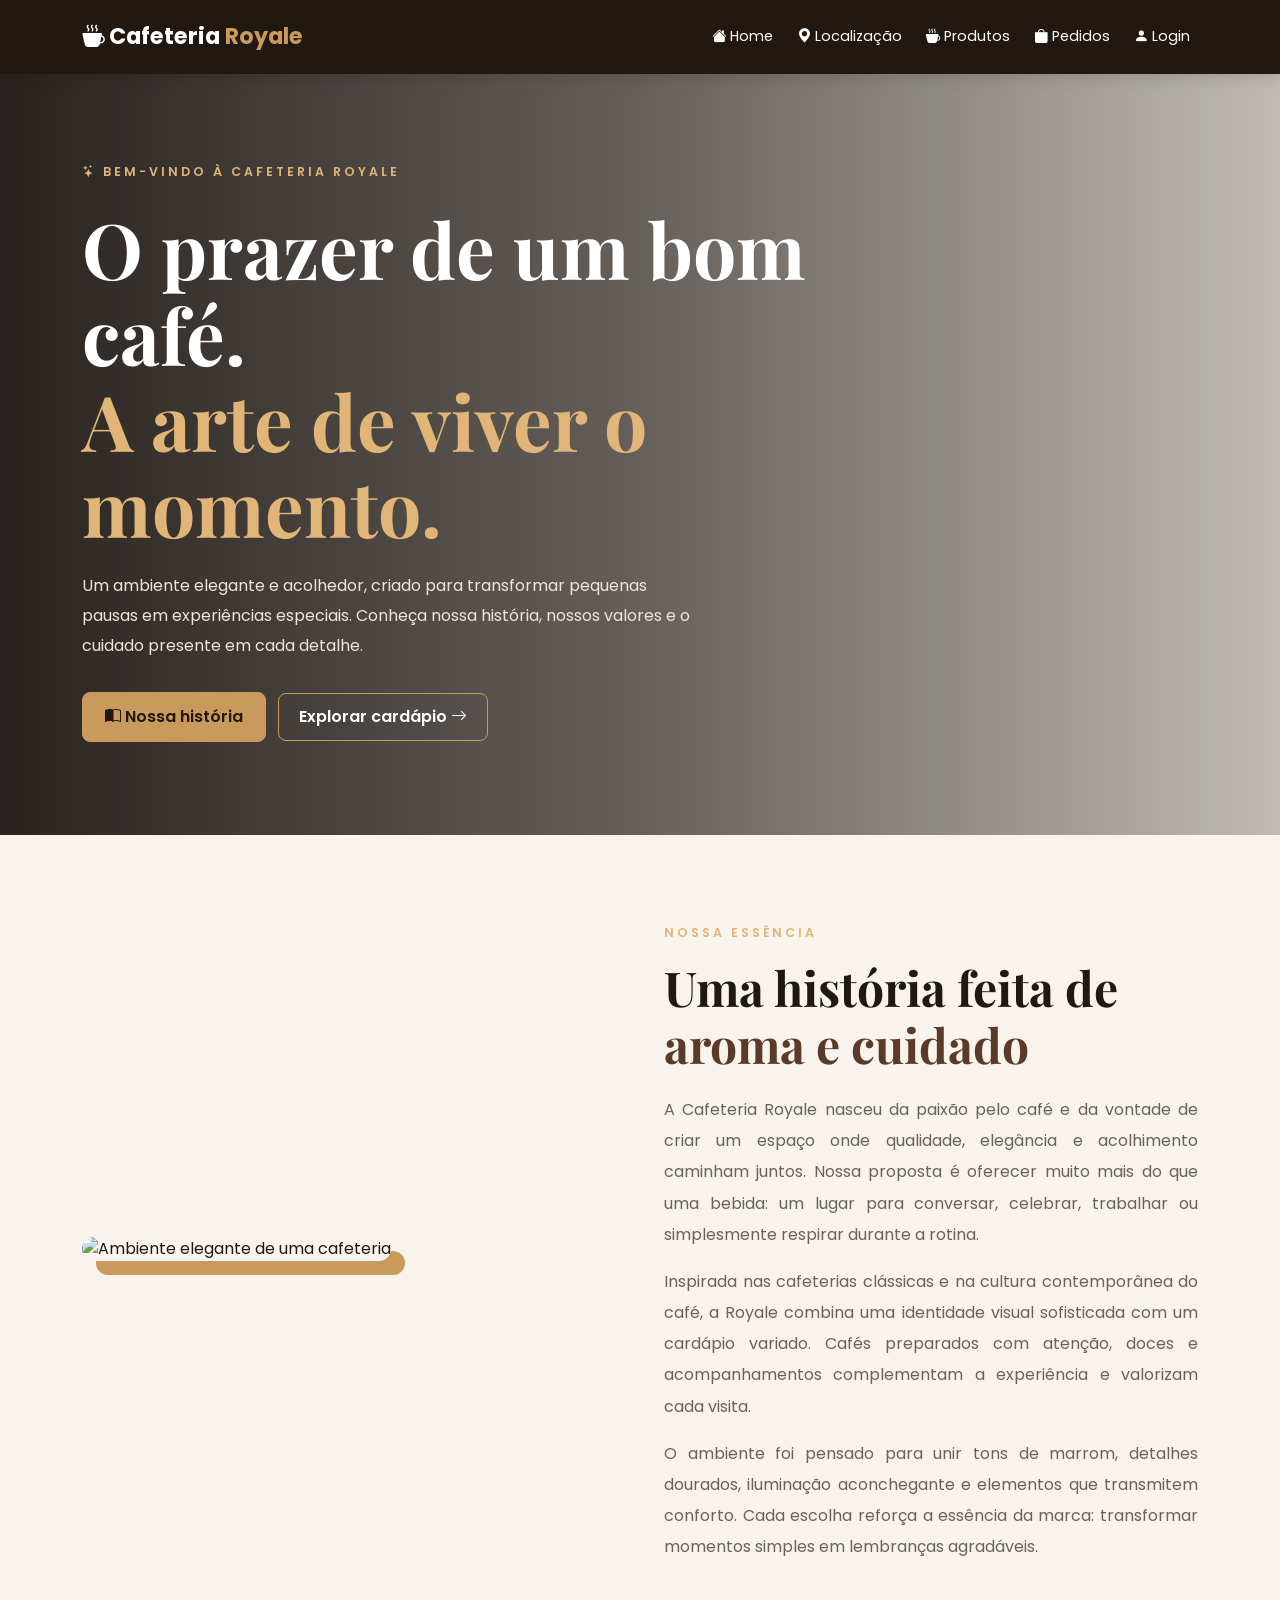
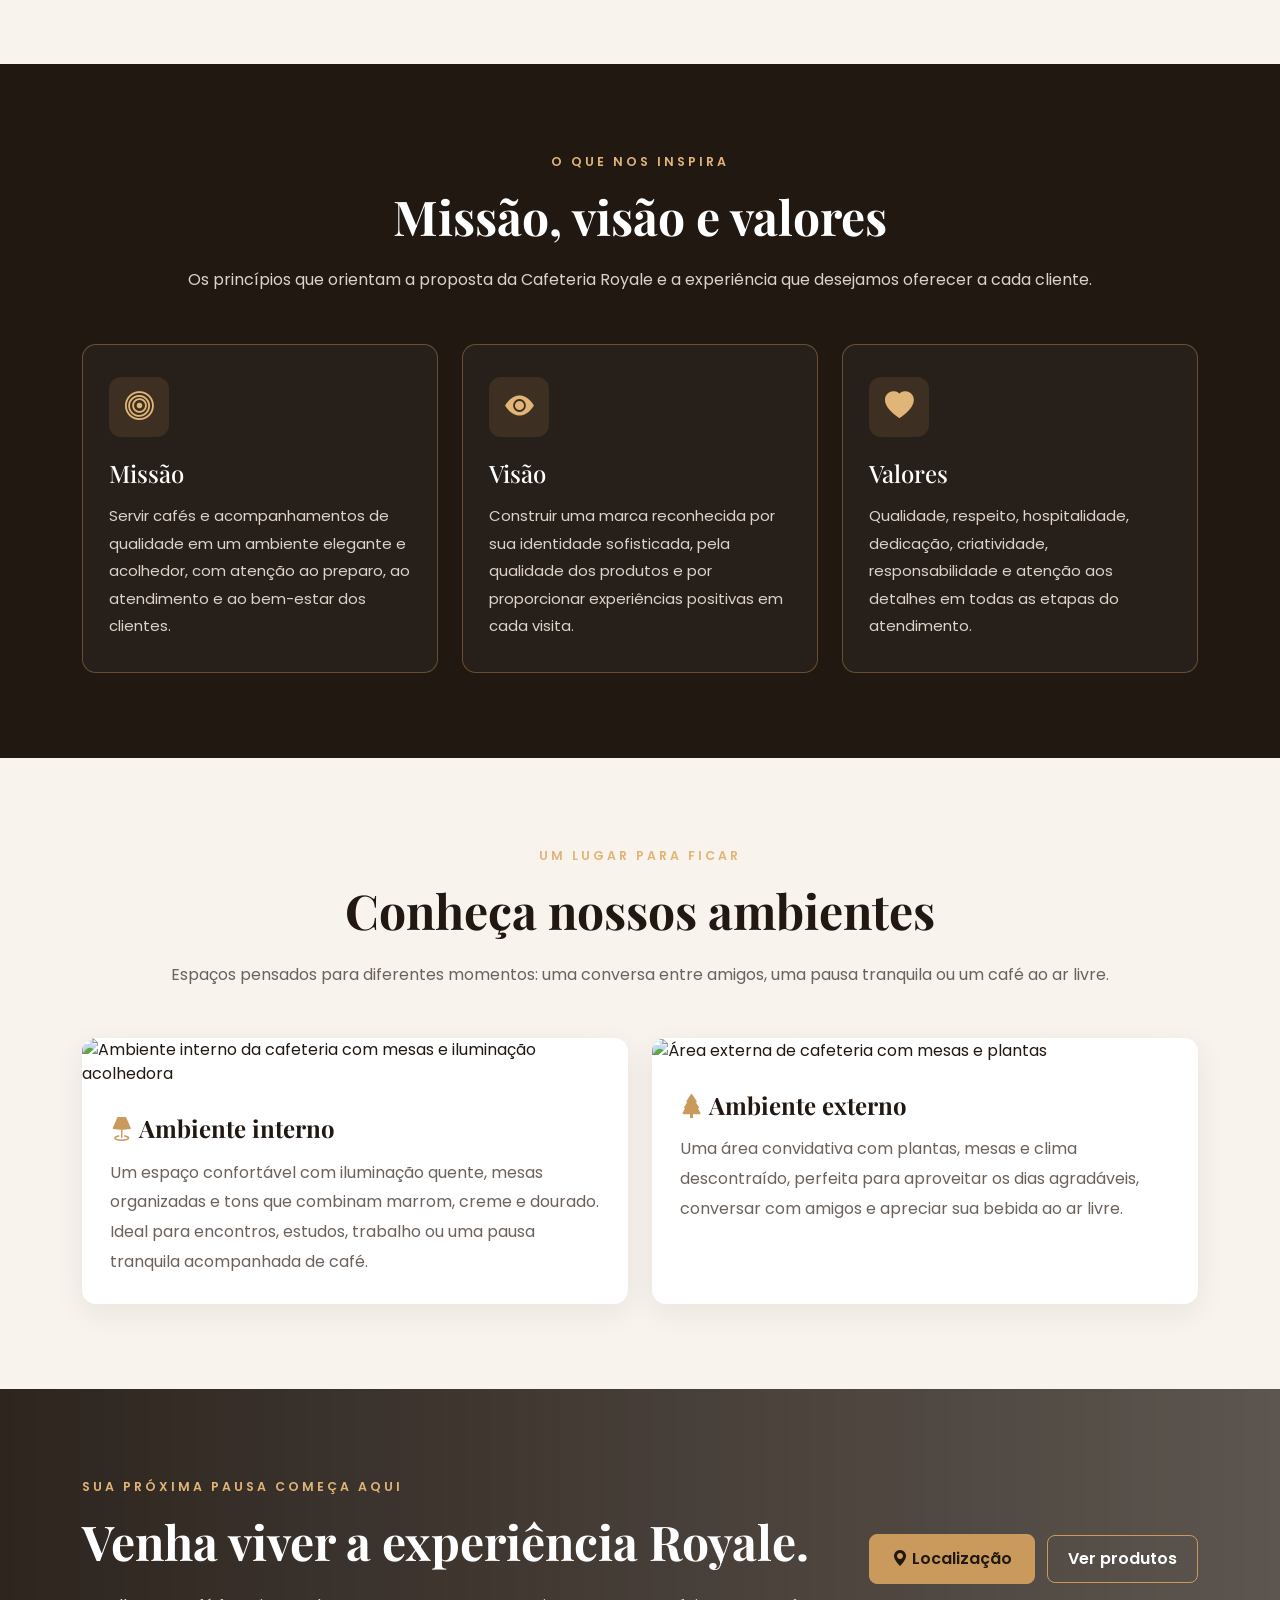
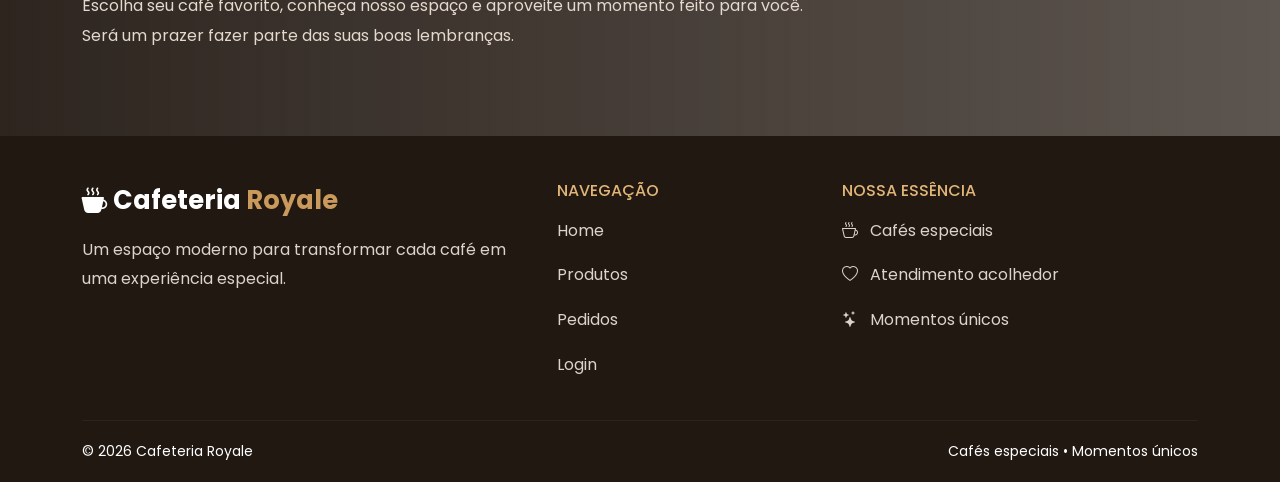
==== commit 019eaaf7: "atualização" ====
--- a/templates/index.html
+++ b/templates/index.html
@@ -5,664 +5,923 @@
     <meta charset="UTF-8">
     <meta name="viewport" content="width=device-width, initial-scale=1.0">
 
-    <title>Cafeteria Royale</title>
-
-    <link rel="icon" type="image/png" href="/static/img/logo.png">
-
-    <link href="https://cdn.jsdelivr.net/npm/bootstrap@5.3.8/dist/css/bootstrap.min.css"
-        rel="stylesheet"
-        integrity="sha384-sRIl4kxILFvY47J16cr9ZwB07vP4J8+LH7qKQnuqkuIAvNWLzeN8tE5YBujZqJLB"
-        crossorigin="anonymous">
-
-    <link rel="stylesheet"
-        href="https://cdn.jsdelivr.net/npm/bootstrap-icons@1.11.3/font/bootstrap-icons.min.css">
-
-    <link rel="stylesheet" href="/static/css/style.css">
+        <title>Cafeteria Royale</title>
+    <link rel="icon" type="image/png" href="//static/img/favicon.png">
+    <link
+        href="https://cdn.jsdelivr.net/npm/bootstrap@5.3.8/dist/css/bootstrap.min.css"
+        rel="stylesheet">
+
+    <!-- Bootstrap Icons -->
+    <link
+        href="https://cdn.jsdelivr.net/npm/bootstrap-icons@1.11.3/font/bootstrap-icons.css"
+        rel="stylesheet">
+
+    <!-- Fontes -->
+    <link rel="preconnect" href="https://fonts.googleapis.com">
+    <link rel="preconnect" href="https://fonts.gstatic.com" crossorigin>
+
+    <link
+        href="https://fonts.googleapis.com/css2?family=Playfair+Display:wght@500;600;700&family=Poppins:wght@300;400;500;600;700&display=swap"
+        rel="stylesheet">
+
+    <style>
+        :root {
+            --marrom: #211812;
+            --marrom-claro: #5b3a29;
+            --dourado: #c99a5b;
+            --dourado-claro: #e0b577;
+            --creme: #f8f3ec;
+            --branco: #ffffff;
+            --cinza: #6c625c;
+        }
+
+        * {
+            box-sizing: border-box;
+        }
+
+        html {
+            scroll-behavior: smooth;
+            scroll-padding-top: 90px;
+        }
+
+        body {
+            margin: 0;
+            background: var(--creme);
+            color: var(--marrom);
+            font-family: 'Poppins', sans-serif;
+        }
+
+        h1,
+        h2,
+        h3,
+        h4 {
+            font-family: 'Playfair Display', serif;
+        }
+
+        /* MENU */
+
+        .navbar {
+            background: var(--marrom);
+            padding: 15px 0;
+            box-shadow: 0 3px 15px #0002;
+        }
+
+        .navbar-brand {
+            color: var(--branco);
+            font-size: 1.4rem;
+            font-weight: 700;
+        }
+
+        .navbar-brand span {
+            color: var(--dourado);
+        }
+
+        .nav-link {
+            color: var(--branco);
+            margin-left: 8px;
+            font-size: .9rem;
+            transition: .3s;
+        }
+
+        .nav-link:hover,
+        .nav-link.active {
+            color: var(--dourado-claro);
+        }
+
+        /* BOTÕES */
+
+        .btn-royale {
+            background: var(--dourado);
+            color: var(--marrom);
+            border: 1px solid var(--dourado);
+            border-radius: 8px;
+            padding: 12px 22px;
+            font-weight: 600;
+            transition: .3s;
+        }
+
+        .btn-royale:hover {
+            background: var(--dourado-claro);
+            border-color: var(--dourado-claro);
+            color: var(--marrom);
+            transform: translateY(-2px);
+        }
+
+        .btn-outline-royale {
+            border: 1px solid var(--dourado);
+            color: var(--branco);
+            border-radius: 8px;
+            padding: 11px 20px;
+            font-weight: 600;
+        }
+
+        .btn-outline-royale:hover {
+            background: var(--dourado);
+            color: var(--marrom);
+        }
+
+        /* CAPA */
+
+        .hero {
+            min-height: 540px;
+            display: flex;
+            align-items: center;
+            color: var(--branco);
+
+            background:
+                linear-gradient(
+                    90deg,
+                    rgba(23, 17, 14, .92),
+                    rgba(23, 17, 14, .65),
+                    rgba(23, 17, 14, .25)
+                ),
+                url("https://images.unsplash.com/photo-1445116572660-236099ec97a0?auto=format&fit=crop&w=1900&q=85")
+                center / cover no-repeat;
+        }
+
+        .hero-content {
+            max-width: 760px;
+            padding: 85px 0;
+        }
+
+        .eyebrow {
+            color: var(--dourado-claro);
+            text-transform: uppercase;
+            letter-spacing: 3px;
+            font-size: .78rem;
+            font-weight: 600;
+        }
+
+        .hero h1 {
+            font-size: clamp(2.7rem, 6vw, 4.8rem);
+            line-height: 1.12;
+            margin: 22px 0;
+            font-weight: 700;
+        }
+
+        .hero h1 span {
+            color: var(--dourado-claro);
+        }
+
+        .hero p {
+            max-width: 620px;
+            line-height: 1.9;
+            color: #eee5dc;
+            margin-bottom: 30px;
+        }
+
+        /* SEÇÕES */
+
+        .section {
+            padding: 85px 0;
+        }
+
+        .section-title {
+            font-size: clamp(2rem, 4vw, 3rem);
+            font-weight: 700;
+            margin: 15px 0 20px;
+        }
+
+        .section-description {
+            color: var(--cinza);
+            line-height: 1.9;
+        }
+
+        /* HISTÓRIA */
+
+        .story-image {
+            width: 100%;
+            height: 500px;
+            object-fit: cover;
+            border-radius: 14px;
+            box-shadow: 14px 14px 0 var(--dourado);
+        }
+
+        .story-text p {
+            color: var(--cinza);
+            line-height: 1.95;
+            text-align: justify;
+        }
+
+        .quote {
+            margin-top: 25px;
+            padding: 25px;
+            background: #efe4d5;
+            border-left: 5px solid var(--dourado);
+            border-radius: 0 10px 10px 0;
+        }
+
+        .quote p {
+            font-family: 'Playfair Display', serif;
+            font-size: 1.3rem;
+            font-weight: 600;
+            margin: 0;
+            color: var(--marrom);
+        }
+
+        /* DESTAQUES */
+
+        .highlights {
+            background: #efe4d5;
+            padding: 35px 0;
+        }
+
+        .highlight-item {
+            text-align: center;
+            padding: 20px 10px;
+        }
+
+        .highlight-item i {
+            font-size: 2rem;
+            color: var(--marrom-claro);
+        }
+
+        .highlight-item h3 {
+            font-size: 1.2rem;
+            margin: 12px 0 5px;
+            font-weight: 700;
+        }
+
+        .highlight-item p {
+            color: var(--cinza);
+            font-size: .88rem;
+            margin: 0;
+        }
+
+        /* MISSÃO, VISÃO E VALORES */
+
+        .dark-section {
+            background: var(--marrom);
+            color: var(--branco);
+        }
+
+        .dark-section .section-description {
+            color: #ddd3cb;
+        }
+
+        .value-card {
+            height: 100%;
+            padding: 32px 26px;
+            border: 1px solid #c99a5b66;
+            border-radius: 14px;
+            background: #ffffff08;
+            transition: .3s;
+        }
+
+        .value-card:hover {
+            transform: translateY(-6px);
+            border-color: var(--dourado);
+        }
+
+        .value-icon {
+            width: 60px;
+            height: 60px;
+            display: flex;
+            align-items: center;
+            justify-content: center;
+            background: #c99a5b22;
+            color: var(--dourado-claro);
+            font-size: 1.8rem;
+            border-radius: 12px;
+            margin-bottom: 22px;
+        }
+
+        .value-card h3 {
+            font-size: 1.5rem;
+            margin-bottom: 15px;
+        }
+
+        .value-card p {
+            color: #ddd3cb;
+            line-height: 1.85;
+            font-size: .93rem;
+            margin: 0;
+        }
+
+        /* AMBIENTES */
+
+        .environment-card {
+            height: 100%;
+            overflow: hidden;
+            border-radius: 14px;
+            background: var(--branco);
+            box-shadow: 0 8px 30px #21181212;
+            transition: .3s;
+        }
+
+        .environment-card:hover {
+            transform: translateY(-5px);
+        }
+
+        .environment-card img {
+            width: 100%;
+            height: 290px;
+            object-fit: cover;
+        }
+
+        .environment-content {
+            padding: 28px;
+        }
+
+        .environment-content h3 {
+            font-size: 1.5rem;
+            margin-bottom: 15px;
+            font-weight: 700;
+        }
+
+        .environment-content p {
+            color: var(--cinza);
+            line-height: 1.85;
+            margin: 0;
+        }
+
+        /* DIFERENCIAIS */
+
+        .feature {
+            display: flex;
+            gap: 16px;
+            margin-bottom: 27px;
+        }
+
+        .feature-icon {
+            min-width: 50px;
+            height: 50px;
+            border-radius: 12px;
+            background: #c99a5b24;
+            display: flex;
+            align-items: center;
+            justify-content: center;
+            color: var(--marrom-claro);
+            font-size: 1.5rem;
+        }
+
+        .feature h3 {
+            font-family: 'Poppins', sans-serif;
+            font-size: 1rem;
+            font-weight: 700;
+            margin-bottom: 8px;
+        }
+
+        .feature p {
+            color: var(--cinza);
+            line-height: 1.8;
+            margin: 0;
+            font-size: .92rem;
+        }
+
+        /* CHAMADA FINAL */
+
+        .visit-section {
+            background:
+                linear-gradient(
+                    90deg,
+                    rgba(33, 24, 18, .94),
+                    rgba(33, 24, 18, .72)
+                ),
+                url("https://images.unsplash.com/photo-1517248135467-4c7edcad34c4?auto=format&fit=crop&w=1800&q=85")
+                center / cover no-repeat;
+
+            color: var(--branco);
+        }
+
+        .visit-section p {
+            color: #e4d9ce;
+            line-height: 1.9;
+        }
+
+        /* RODAPÉ */
+
+        footer {
+            background: var(--marrom);
+            color: var(--branco);
+            padding: 45px 0 20px;
+        }
+
+        .footer-brand {
+            font-size: 1.6rem;
+            font-weight: 700;
+        }
+
+        .footer-brand span {
+            color: var(--dourado);
+        }
+
+        footer p {
+            color: #ddd3cb;
+            line-height: 1.8;
+        }
+
+        footer a {
+            color: #ddd3cb;
+            text-decoration: none;
+            transition: .3s;
+        }
+
+        footer a:hover {
+            color: var(--dourado-claro);
+        }
+
+        .footer-line {
+            border-color: #ffffff30;
+            margin: 25px 0 20px;
+        }
+
+        /* RESPONSIVIDADE */
+
+        @media (max-width: 768px) {
+            .hero {
+                min-height: 480px;
+                background-position: 60% center;
+            }
+
+            .hero-content {
+                padding: 65px 0;
+            }
+
+            .section {
+                padding: 60px 0;
+            }
+
+            .story-image {
+                height: 340px;
+                box-shadow: 8px 8px 0 var(--dourado);
+                margin-bottom: 10px;
+            }
+
+            .navbar-nav {
+                padding-top: 12px;
+            }
+        }
+    </style>
 </head>
 
 <body>
 
-    <header class="site-header">
-        <nav class="navbar navbar-expand-lg">
+    <!-- MENU PRINCIPAL -->
+
+    <nav class="navbar navbar-expand-lg navbar-dark sticky-top">
+        <div class="container">
+
+            <a class="navbar-brand" href="index.html">
+                <i class="bi bi-cup-hot-fill"></i>
+                Cafeteria <span>Royale</span>
+            </a>
+
+            <button
+                class="navbar-toggler"
+                type="button"
+                data-bs-toggle="collapse"
+                data-bs-target="#menuPrincipal"
+                aria-controls="menuPrincipal"
+                aria-expanded="false"
+                aria-label="Abrir menu">
+
+                <span class="navbar-toggler-icon"></span>
+            </button>
+
+            <div class="collapse navbar-collapse" id="menuPrincipal">
+
+                <ul class="navbar-nav ms-auto align-items-lg-center">
+
+                    <li class="nav-item">
+                        <a class="nav-link" href="index.html">
+                            <i class="bi bi-house-fill"></i> Home
+                        </a>
+                    </li>
+
+                    <li class="nav-item">
+                        <a class="nav-link" href="localização.html">
+                            <i class="bi bi-geo-alt-fill"></i> Localização
+                        </a>
+                    </li>
+
+                    <li class="nav-item">
+                        <a class="nav-link" href="produtos.html">
+                            <i class="bi bi-cup-hot-fill"></i> Produtos
+                        </a>
+                    </li>
+
+                    <li class="nav-item">
+                        <a class="nav-link" href="pedidos.html">
+                            <i class="bi bi-bag-fill"></i> Pedidos
+                        </a>
+                    </li>
+
+                    <li class="nav-item">
+                        <a class="nav-link" href="login.html">
+                            <i class="bi bi-person-fill"></i> Login
+                        </a>
+                    </li>
+
+                </ul>
+
+            </div>
+        </div>
+    </nav>
+
+    <main>
+
+        <!-- CAPA -->
+
+        <section class="hero">
             <div class="container">
 
-                <a class="navbar-brand" href="#home" aria-label="Página inicial">
-                    <span class="logo-wrapper">
-                        <img src="/static/img/logo.png" class="site-logo" alt="Logo da Cafeteria Royale">
+                <div class="hero-content">
+
+                    <span class="eyebrow">
+                        <i class="bi bi-stars"></i>
+                        Bem-vindo à Cafeteria Royale
                     </span>
 
-                    <span class="brand-name">
-                        Cafeteria <strong>Royale</strong>
-                    </span>
-                </a>
-
-                <button class="navbar-toggler"
-                    type="button"
-                    data-bs-toggle="collapse"
-                    data-bs-target="#menuPrincipal"
-                    aria-controls="menuPrincipal"
-                    aria-expanded="false"
-                    aria-label="Abrir menu">
-                    <span class="navbar-toggler-icon"></span>
-                </button>
-
-                <div class="collapse navbar-collapse" id="menuPrincipal">
-                    <ul class="navbar-nav ms-auto align-items-lg-center">
-
-                        <li class="nav-item">
-                            <a class="nav-link active" href="index.html">
-                                <i class="bi bi-house-door-fill"></i>
-                                Home
-                            </a>
-                        </li>
-
-                        <li class="nav-item">
-                            <a class="nav-link" href="localização.html">
-                                <i class="bi bi-cup-hot-fill"></i>
-                                Localização
-                            </a>
-                        </li>
-
-                        <li class="nav-item">
-                            <a class="nav-link" href="login.html">
-                                <i class="bi bi-shop"></i>
-                                Login
-                            </a>
-                        </li>
-
-                        <li class="nav-item">
-                            <a class="nav-link" href="pedidos.html">
-                                <i class="bi bi-bag-check-fill"></i>
-                                Pedidos
-                            </a>
-                        </li>
-
-                        <li class="nav-item">
-                            <a class="btn nav-order-button" href="produtos.html">
-                                <i class="bi bi-cart-plus-fill"></i>
-                                produtos
-                            </a>
-                        </li>
-
-                    </ul>
+                    <h1>
+                        O prazer de um bom café.
+                        <br>
+                        <span>A arte de viver o momento.</span>
+                    </h1>
+
+                    <p>
+                        Um ambiente elegante e acolhedor, criado para
+                        transformar pequenas pausas em experiências
+                        especiais. Conheça nossa história, nossos valores
+                        e o cuidado presente em cada detalhe.
+                    </p>
+
+                    <a href="#historia" class="btn btn-royale me-2 mb-2">
+                        <i class="bi bi-book-half"></i>
+                        Nossa história
+                    </a>
+
+                    <a href="produtos.html"
+                       class="btn btn-outline-royale mb-2">
+                        Explorar cardápio
+                        <i class="bi bi-arrow-right"></i>
+                    </a>
+
                 </div>
-
-            </div>
-        </nav>
-    </header>
-
-    <main id="home">
-
-        <section class="hero-section" aria-label="Destaques da cafeteria">
-            <div id="carouselPrincipal" class="carousel slide carousel-fade" data-bs-ride="carousel">
-
-                <div class="carousel-indicators">
-                    <button type="button"
-                        data-bs-target="#carouselPrincipal"
-                        data-bs-slide-to="0"
-                        class="active"
-                        aria-current="true"
-                        aria-label="Slide 1"></button>
-
-                    <button type="button"
-                        data-bs-target="#carouselPrincipal"
-                        data-bs-slide-to="1"
-                        aria-label="Slide 2"></button>
-
-                    <button type="button"
-                        data-bs-target="#carouselPrincipal"
-                        data-bs-slide-to="2"
-                        aria-label="Slide 3"></button>
-                </div>
-
-                <div class="carousel-inner">
-
-                    <div class="carousel-item active">
-                        <img src="https://images.unsplash.com/photo-1495474472287-4d71bcdd2085?auto=format&fit=crop&w=1600&q=85"
-                            alt="Xícara de café sendo preparada">
-
-                        <div class="carousel-caption text-start">
-                            <span class="hero-tag">
-                                <i class="bi bi-stars"></i>
-                                Sabor especial
-                            </span>
-
-                            <h1>Seu momento começa aqui</h1>
-                            <p>Cafés especiais preparados com carinho.</p>
-
-                            <a href="#produtos" class="btn btn-royale">
-                                Ver cardápio
-                            </a>
-                        </div>
-                    </div>
-
-                    <div class="carousel-item">
-                        <img src="https://images.unsplash.com/photo-1514432324607-a09d9b4aefdd?auto=format&fit=crop&w=1600&q=85"
-                            alt="Café latte com espuma">
-
-                        <div class="carousel-caption">
-                            <span class="hero-tag">
-                                <i class="bi bi-heart-fill"></i>
-                                Feito para você
-                            </span>
-
-                            <h1>Sabor em cada detalhe</h1>
-                            <p>Receitas artesanais e ingredientes selecionados.</p>
-
-                            <a href="#produtos" class="btn btn-royale">
-                                Fazer pedido
-                            </a>
-                        </div>
-                    </div>
-
-                    <div class="carousel-item">
-                        <img src="https://images.unsplash.com/photo-1498804103079-a6351b050096?auto=format&fit=crop&w=1600&q=85"
-                            alt="Grãos de café e uma xícara">
-
-                        <div class="carousel-caption text-end">
-                            <span class="hero-tag">
-                                <i class="bi bi-award-fill"></i>
-                                Qualidade Royale
-                            </span>
-
-                            <h1>O melhor café da cidade</h1>
-                            <p>Descubra o aroma dos nossos cafés selecionados.</p>
-
-                            <a href="#produtos" class="btn btn-royale">
-                                Conhecer produtos
-                            </a>
-                        </div>
-                    </div>
-
-                </div>
-
-                <button class="carousel-control-prev"
-                    type="button"
-                    data-bs-target="#carouselPrincipal"
-                    data-bs-slide="prev">
-                    <span class="carousel-control-prev-icon"></span>
-                    <span class="visually-hidden">Anterior</span>
-                </button>
-
-                <button class="carousel-control-next"
-                    type="button"
-                    data-bs-target="#carouselPrincipal"
-                    data-bs-slide="next">
-                    <span class="carousel-control-next-icon"></span>
-                    <span class="visually-hidden">Próximo</span>
-                </button>
 
             </div>
         </section>
 
-        <section id="produtos" class="products-section py-5">
+        <!-- HISTÓRIA -->
+
+        <section class="section" id="historia">
             <div class="container">
 
-                <div class="section-heading text-center mb-5">
-                    <span class="badge badge-royale">
-                        <i class="bi bi-cup-hot-fill"></i>
-                        Cardápio Royale
-                    </span>
-
-                    <h2>Escolha o seu favorito</h2>
-
-                    <p>
-                        Produtos preparados na hora para deixar o seu dia mais saboroso.
+                <div class="row align-items-center g-5">
+
+                    <div class="col-lg-6">
+
+                        <img
+                            class="story-image"
+                            src="https://images.unsplash.com/photo-1445116572660-236099ec97a0?auto=format&fit=crop&w=1100&q=85"
+                            alt="Ambiente elegante de uma cafeteria">
+
+                    </div>
+
+                    <div class="col-lg-6 story-text">
+
+                        <span class="eyebrow">Nossa essência</span>
+
+                        <h2 class="section-title">
+                            Uma história feita de
+                            <span style="color:var(--marrom-claro)">
+                                aroma e cuidado
+                            </span>
+                        </h2>
+
+                        <p>
+                            A Cafeteria Royale nasceu da paixão pelo café
+                            e da vontade de criar um espaço onde qualidade,
+                            elegância e acolhimento caminham juntos.
+                            Nossa proposta é oferecer muito mais do que
+                            uma bebida: um lugar para conversar, celebrar,
+                            trabalhar ou simplesmente respirar durante
+                            a rotina.
+                        </p>
+
+                        <p>
+                            Inspirada nas cafeterias clássicas e na cultura
+                            contemporânea do café, a Royale combina uma
+                            identidade visual sofisticada com um cardápio
+                            variado. Cafés preparados com atenção, doces
+                            e acompanhamentos complementam a experiência
+                            e valorizam cada visita.
+                        </p>
+
+                        <p>
+                            O ambiente foi pensado para unir tons de
+                            marrom, detalhes dourados, iluminação
+                            aconchegante e elementos que transmitem
+                            conforto. Cada escolha reforça a essência
+                            da marca: transformar momentos simples
+                            em lembranças agradáveis.
+                        </p>
+
+                    </div>
+
+                </div>
+
+            </div>
+        </section>
+
+        <section class="section dark-section" id="proposito">
+            <div class="container">
+
+                <div class="text-center mb-5">
+
+                    <span class="eyebrow">O que nos inspira</span>
+
+                    <h2 class="section-title">
+                        Missão, visão e valores
+                    </h2>
+
+                    <p class="section-description">
+                        Os princípios que orientam a proposta da
+                        Cafeteria Royale e a experiência que desejamos
+                        oferecer a cada cliente.
                     </p>
+
                 </div>
 
                 <div class="row g-4">
 
-                    <div class="col-12 col-sm-6 col-lg-3">
-                        <article class="product-card">
-                            <div class="product-image">
-                                <img src="https://images.unsplash.com/photo-1509042239860-f550ce710b93?auto=format&fit=crop&w=800&q=85"
-                                    alt="Café espresso servido em uma xícara">
-
-                                <span class="product-icon">
-                                    <i class="bi bi-cup-hot-fill"></i>
-                                </span>
+                    <div class="col-md-4">
+                        <article class="value-card">
+
+                            <div class="value-icon">
+                                <i class="bi bi-bullseye"></i>
                             </div>
 
-                            <div class="product-content">
-                                <span class="product-category">Café quente</span>
-                                <h3>Espresso Royale</h3>
-                                <p>Café intenso, encorpado e preparado com grãos selecionados.</p>
-
-                                <div class="product-footer">
-                                    <strong>R$ 7,90</strong>
-
-                                    <button type="button"
-                                        class="btn btn-outline-royale btn-pedir"
-                                        data-product="Espresso Royale"
-                                        data-price="7.90"
-                                        data-bs-toggle="modal"
-                                        data-bs-target="#modalPedido">
-                                        <i class="bi bi-cart-plus"></i>
-                                        Pedir
-                                    </button>
-                                </div>
-                            </div>
+                            <h3>Missão</h3>
+
+                            <p>
+                                Servir cafés e acompanhamentos de qualidade
+                                em um ambiente elegante e acolhedor, com
+                                atenção ao preparo, ao atendimento e ao
+                                bem-estar dos clientes.
+                            </p>
+
                         </article>
                     </div>
 
-                    <div class="col-12 col-sm-6 col-lg-3">
-                        <article class="product-card">
-                            <div class="product-image">
-                                <img src="https://images.unsplash.com/photo-1534778101976-62847782c213?auto=format&fit=crop&w=800&q=85"
-                                    alt="Cappuccino cremoso com espuma">
-
-                                <span class="product-icon">
-                                    <i class="bi bi-cup-hot-fill"></i>
-                                </span>
+                    <div class="col-md-4">
+                        <article class="value-card">
+
+                            <div class="value-icon">
+                                <i class="bi bi-eye-fill"></i>
                             </div>
 
-                            <div class="product-content">
-                                <span class="product-category">Café quente</span>
-                                <h3>Cappuccino Cremoso</h3>
-                                <p>Café, leite vaporizado e espuma cremosa na medida certa.</p>
-
-                                <div class="product-footer">
-                                    <strong>R$ 12,90</strong>
-
-                                    <button type="button"
-                                        class="btn btn-outline-royale btn-pedir"
-                                        data-product="Cappuccino Cremoso"
-                                        data-price="12.90"
-                                        data-bs-toggle="modal"
-                                        data-bs-target="#modalPedido">
-                                        <i class="bi bi-cart-plus"></i>
-                                        Pedir
-                                    </button>
-                                </div>
-                            </div>
+                            <h3>Visão</h3>
+
+                            <p>
+                                Construir uma marca reconhecida por sua
+                                identidade sofisticada, pela qualidade
+                                dos produtos e por proporcionar
+                                experiências positivas em cada visita.
+                            </p>
+
                         </article>
                     </div>
 
-                    <div class="col-12 col-sm-6 col-lg-3">
-                        <article class="product-card">
-                            <div class="product-image">
-                                <img src="https://images.unsplash.com/photo-1461023058943-07fcbe16d735?auto=format&fit=crop&w=800&q=85"
-                                    alt="Café gelado com gelo">
-
-                                <span class="product-icon">
-                                    <i class="bi bi-snow"></i>
-                                </span>
+                    <div class="col-md-4">
+                        <article class="value-card">
+
+                            <div class="value-icon">
+                                <i class="bi bi-heart-fill"></i>
                             </div>
 
-                            <div class="product-content">
-                                <span class="product-category">Café gelado</span>
-                                <h3>Iced Coffee</h3>
-                                <p>Café gelado, refrescante e ideal para os dias quentes.</p>
-
-                                <div class="product-footer">
-                                    <strong>R$ 14,90</strong>
-
-                                    <button type="button"
-                                        class="btn btn-outline-royale btn-pedir"
-                                        data-product="Iced Coffee"
-                                        data-price="14.90"
-                                        data-bs-toggle="modal"
-                                        data-bs-target="#modalPedido">
-                                        <i class="bi bi-cart-plus"></i>
-                                        Pedir
-                                    </button>
-                                </div>
-                            </div>
+                            <h3>Valores</h3>
+
+                            <p>
+                                Qualidade, respeito, hospitalidade,
+                                dedicação, criatividade, responsabilidade
+                                e atenção aos detalhes em todas as etapas
+                                do atendimento.
+                            </p>
+
                         </article>
                     </div>
 
-                    <div class="col-12 col-sm-6 col-lg-3">
-                        <article class="product-card">
-                            <div class="product-image">
-                                <img src="https://images.unsplash.com/photo-1514432324607-a09d9b4aefdd?auto=format&fit=crop&w=800&q=85"
-                                    alt="Café latte com espuma">
-
-                                <span class="product-icon">
-                                    <i class="bi bi-cup-hot-fill"></i>
-                                </span>
+                </div>
+
+            </div>
+        </section>
+
+        <!-- AMBIENTES -->
+
+        <section class="section" id="ambientes">
+            <div class="container">
+
+                <div class="text-center mb-5">
+
+                    <span class="eyebrow">Um lugar para ficar</span>
+
+                    <h2 class="section-title">
+                        Conheça nossos ambientes
+                    </h2>
+
+                    <p class="section-description">
+                        Espaços pensados para diferentes momentos:
+                        uma conversa entre amigos, uma pausa tranquila
+                        ou um café ao ar livre.
+                    </p>
+
+                </div>
+
+                <div class="row g-4">
+
+                    <div class="col-md-6">
+                        <article class="environment-card">
+
+                            <img
+                                src="https://images.unsplash.com/photo-1517248135467-4c7edcad34c4?auto=format&fit=crop&w=1000&q=85"
+                                alt="Ambiente interno da cafeteria com mesas e iluminação acolhedora">
+
+                            <div class="environment-content">
+
+                                <h3>
+                                    <i class="bi bi-lamp-fill"
+                                       style="color:var(--dourado)"></i>
+                                    Ambiente interno
+                                </h3>
+
+                                <p>
+                                    Um espaço confortável com iluminação
+                                    quente, mesas organizadas e tons que
+                                    combinam marrom, creme e dourado.
+                                    Ideal para encontros, estudos,
+                                    trabalho ou uma pausa tranquila
+                                    acompanhada de café.
+                                </p>
+
                             </div>
 
-                            <div class="product-content">
-                                <span class="product-category">Especialidade</span>
-                                <h3>Latte Royale</h3>
-                                <p>Espresso suave com leite cremoso e espuma delicada.</p>
-
-                                <div class="product-footer">
-                                    <strong>R$ 13,90</strong>
-
-                                    <button type="button"
-                                        class="btn btn-outline-royale btn-pedir"
-                                        data-product="Latte Royale"
-                                        data-price="13.90"
-                                        data-bs-toggle="modal"
-                                        data-bs-target="#modalPedido">
-                                        <i class="bi bi-cart-plus"></i>
-                                        Pedir
-                                    </button>
-                                </div>
-                            </div>
                         </article>
                     </div>
 
-                    <div class="col-12 col-sm-6 col-lg-3">
-                        <article class="product-card">
-                            <div class="product-image">
-                                <img src="https://images.unsplash.com/photo-1517701604599-bb29b565090c?auto=format&fit=crop&w=800&q=85"
-                                    alt="Café mocha com chocolate">
-
-                                <span class="product-icon">
-                                    <i class="bi bi-heart-fill"></i>
-                                </span>
+                    <div class="col-md-6">
+                        <article class="environment-card">
+
+                            <img
+                                src="https://images.unsplash.com/photo-1554118811-1e0d58224f24?auto=format&fit=crop&w=1000&q=85"
+                                alt="Área externa de cafeteria com mesas e plantas">
+
+                            <div class="environment-content">
+
+                                <h3>
+                                    <i class="bi bi-tree-fill"
+                                       style="color:var(--dourado)"></i>
+                                    Ambiente externo
+                                </h3>
+
+                                <p>
+                                    Uma área convidativa com plantas,
+                                    mesas e clima descontraído, perfeita
+                                    para aproveitar os dias agradáveis,
+                                    conversar com amigos e apreciar
+                                    sua bebida ao ar livre.
+                                </p>
+
                             </div>
 
-                            <div class="product-content">
-                                <span class="product-category">Especialidade</span>
-                                <h3>Mocha Royale</h3>
-                                <p>Espresso, chocolate e leite vaporizado.</p>
-
-                                <div class="product-footer">
-                                    <strong>R$ 15,90</strong>
-
-                                    <button type="button"
-                                        class="btn btn-outline-royale btn-pedir"
-                                        data-product="Mocha Royale"
-                                        data-price="15.90"
-                                        data-bs-toggle="modal"
-                                        data-bs-target="#modalPedido">
-                                        <i class="bi bi-cart-plus"></i>
-                                        Pedir
-                                    </button>
-                                </div>
-                            </div>
                         </article>
                     </div>
 
-                    <div class="col-12 col-sm-6 col-lg-3">
-                        <article class="product-card">
-                            <div class="product-image">
-                                <img src="https://images.unsplash.com/photo-1462917882517-e150004895fa?auto=format&fit=crop&w=800&q=85"
-                                    alt="Café coado servido em uma xícara">
-
-                                <span class="product-icon">
-                                    <i class="bi bi-cup-hot-fill"></i>
-                                </span>
-                            </div>
-
-                            <div class="product-content">
-                                <span class="product-category">Café filtrado</span>
-                                <h3>Café Coado Especial</h3>
-                                <p>Café filtrado com aroma intenso e notas equilibradas.</p>
-
-                                <div class="product-footer">
-                                    <strong>R$ 9,90</strong>
-
-                                    <button type="button"
-                                        class="btn btn-outline-royale btn-pedir"
-                                        data-product="Café Coado Especial"
-                                        data-price="9.90"
-                                        data-bs-toggle="modal"
-                                        data-bs-target="#modalPedido">
-                                        <i class="bi bi-cart-plus"></i>
-                                        Pedir
-                                    </button>
-                                </div>
-                            </div>
-                        </article>
-                    </div>
-
-                    <div class="col-12 col-sm-6 col-lg-3">
-                        <article class="product-card">
-                            <div class="product-image">
-                                <img src="https://images.unsplash.com/photo-1572442388796-11668a67e53d?auto=format&fit=crop&w=800&q=85"
-                                    alt="Café macchiato com espuma de leite">
-
-                                <span class="product-icon">
-                                    <i class="bi bi-cup-hot-fill"></i>
-                                </span>
-                            </div>
-
-                            <div class="product-content">
-                                <span class="product-category">Especialidade</span>
-                                <h3>Macchiato</h3>
-                                <p>Espresso intenso com uma camada de leite.</p>
-
-                                <div class="product-footer">
-                                    <strong>R$ 11,90</strong>
-
-                                    <button type="button"
-                                        class="btn btn-outline-royale btn-pedir"
-                                        data-product="Macchiato"
-                                        data-price="11.90"
-                                        data-bs-toggle="modal"
-                                        data-bs-target="#modalPedido">
-                                        <i class="bi bi-cart-plus"></i>
-                                        Pedir
-                                    </button>
-                                </div>
-                            </div>
-                        </article>
-                    </div>
-
-                    <div class="col-12 col-sm-6 col-lg-3">
-                        <article class="product-card">
-                            <div class="product-image">
-                                <img src="https://images.unsplash.com/photo-1509440159596-0249088772ff?auto=format&fit=crop&w=800&q=85"
-                                    alt="Croissant artesanal">
-
-                                <span class="product-icon">
-                                    <i class="bi bi-basket-fill"></i>
-                                </span>
-                            </div>
-
-                            <div class="product-content">
-                                <span class="product-category">Acompanhamento</span>
-                                <h3>Croissant Artesanal</h3>
-                                <p>Massa leve e crocante para acompanhar seu café.</p>
-
-                                <div class="product-footer">
-                                    <strong>R$ 10,90</strong>
-
-                                    <button type="button"
-                                        class="btn btn-outline-royale btn-pedir"
-                                        data-product="Croissant Artesanal"
-                                        data-price="10.90"
-                                        data-bs-toggle="modal"
-                                        data-bs-target="#modalPedido">
-                                        <i class="bi bi-cart-plus"></i>
-                                        Pedir
-                                    </button>
-                                </div>
-                            </div>
-                        </article>
-                    </div>
-
                 </div>
+
             </div>
         </section>
 
-        <section id="sobre" class="about-section">
+        <section class="section visit-section">
             <div class="container">
 
-                <article class="about-card">
-
-                    <div class="about-image">
-                        <img src="/static/img/local da cafeteria.jpg" alt="Interior da Cafeteria Royale">
+                <div class="row align-items-center g-4">
+
+                    <div class="col-lg-8">
+
+                        <span class="eyebrow">
+                            Sua próxima pausa começa aqui
+                        </span>
+
+                        <h2 class="section-title">
+                            Venha viver a experiência Royale.
+                        </h2>
+
+                        <p class="mb-0">
+                            Escolha seu café favorito, conheça nosso
+                            espaço e aproveite um momento feito para você.
+                            Será um prazer fazer parte das suas
+                            boas lembranças.
+                        </p>
+
                     </div>
 
-                    <div class="about-content">
-                        <span class="about-tag">
-                            <i class="bi bi-shop"></i>
-                            Nossa história
-                        </span>
-
-                        <h2>Cafeteria Royale</h2>
-
-                        <p>
-                            A Cafeteria Royale nasceu da paixão pela arte de bem receber
-                            e do desejo de unir a tradição dos grandes cafés europeus
-                            à sofisticação da alta gastronomia contemporânea.
-                        </p>
-
-                        <p>
-                            Cada detalhe do espaço foi planejado para oferecer elegância,
-                            conforto e uma experiência especial em cada visita.
-                        </p>
-
-                        <a href="#pedidos" class="btn btn-royale">
-                            <i class="bi bi-cup-hot-fill"></i>
-                            Saiba mais 
+                    <div class="col-lg-4 text-lg-end">
+
+                        <a href="localização.html"
+                           class="btn btn-royale me-2 mb-2">
+                            <i class="bi bi-geo-alt-fill"></i>
+                            Localização
                         </a>
+
+                        <a href="produtos.html"
+                           class="btn btn-outline-royale mb-2">
+                            Ver produtos
+                        </a>
+
                     </div>
 
-                </article>
+                </div>
 
             </div>
         </section>
 
-        <section id="pedidos" class="orders-section py-5">
-            <div class="container">
-
-                <div class="order-box text-center">
-                    <i class="bi bi-bag-check-fill order-icon"></i>
-
-                    <h2>Faça seu pedido</h2>
+    </main>
+
+    <!-- RODAPÉ -->
+
+    <footer>
+        <div class="container">
+
+            <div class="row g-4">
+
+                <div class="col-lg-5">
+
+                    <div class="footer-brand">
+                        <i class="bi bi-cup-hot-fill"></i>
+                        Cafeteria <span>Royale</span>
+                    </div>
+
+                    <p class="mt-3">
+                        Um espaço moderno para transformar cada café
+                        em uma experiência especial.
+                    </p>
+
+                </div>
+
+                <div class="col-6 col-lg-3">
+
+                    <h5 class="h6 mb-3"
+                        style="color:var(--dourado-claro)">
+                        NAVEGAÇÃO
+                    </h5>
+
+                    <p><a href="index.html">Home</a></p>
+                    <p><a href="produtos.html">Produtos</a></p>
+                    <p><a href="pedidos.html">Pedidos</a></p>
+                    <p><a href="login.html">Login</a></p>
+
+                </div>
+
+                <div class="col-6 col-lg-4">
+
+                    <h5 class="h6 mb-3"
+                        style="color:var(--dourado-claro)">
+                        NOSSA ESSÊNCIA
+                    </h5>
 
                     <p>
-                        Escolha um produto no cardápio e finalize sua compra.
+                        <i class="bi bi-cup-hot me-2"></i>
+                        Cafés especiais
                     </p>
 
-                    <a href="#produtos" class="btn btn-royale">
-                        <i class="bi bi-cup-hot-fill"></i>
-                        Ver produtos
-                    </a>
+                    <p>
+                        <i class="bi bi-heart me-2"></i>
+                        Atendimento acolhedor
+                    </p>
+
+                    <p>
+                        <i class="bi bi-stars me-2"></i>
+                        Momentos únicos
+                    </p>
+
                 </div>
 
             </div>
-        </section>
-
-    </main>
-
-    <footer class="site-footer py-4">
-        <div class="container text-center">
-            <strong>
-                <i class="bi bi-cup-hot-fill"></i>
-                Cafeteria Royale
-            </strong>
-
-            <p class="mb-0">
-                Café especial para momentos especiais.
-            </p>
+
+            <hr class="footer-line mt-4">
+
+            <div class="d-flex flex-column flex-md-row
+                        justify-content-between gap-2">
+
+                <small>
+                    © 2026 Cafeteria Royale
+                </small>
+
+                <small>
+                    Cafés especiais • Momentos únicos
+                </small>
+
+            </div>
+
         </div>
     </footer>
 
-    <div class="modal fade" id="modalPedido" tabindex="-1" aria-labelledby="modalPedidoLabel" aria-hidden="true">
-        <div class="modal-dialog modal-dialog-centered">
-            <div class="modal-content order-modal">
-
-                <div class="modal-header">
-                    <h2 class="modal-title" id="modalPedidoLabel">
-                        <i class="bi bi-cart-check-fill"></i>
-                        Finalizar pedido
-                    </h2>
-
-                    <button type="button"
-                        class="btn-close"
-                        data-bs-dismiss="modal"
-                        aria-label="Fechar"></button>
-                </div>
-
-                <div class="modal-body">
-
-                    <form id="pedidoForm">
-                        <div class="selected-product mb-4">
-                            <span>Produto selecionado</span>
-                            <strong id="produtoSelecionado">Selecione um produto</strong>
-                        </div>
-
-                        <div class="mb-3">
-                            <label for="nomeCliente" class="form-label">
-                                <i class="bi bi-person-fill"></i>
-                                Nome do cliente
-                            </label>
-
-                            <input type="text" id="nomeCliente" class="form-control" placeholder="Digite seu nome" required>
-                        </div>
-
-                        <div class="mb-3">
-                            <label for="quantidadeProduto" class="form-label">
-                                <i class="bi bi-plus-slash-minus"></i>
-                                Quantidade
-                            </label>
-
-                            <input type="number" id="quantidadeProduto" class="form-control" min="1" value="1" required>
-                        </div>
-
-                        <div class="total-box">
-                            <span>Total da compra</span>
-                            <strong id="valorTotal">R$ 0,00</strong>
-                        </div>
-
-                        <button type="submit" class="btn btn-royale w-100 mt-4">
-                            <i class="bi bi-check-circle-fill"></i>
-                            Finalizar compra
-                        </button>
-                    </form>
-
-                    <div id="confirmacaoPedido" class="confirmation-box d-none">
-                        <div class="confirmation-icon">
-                            <i class="bi bi-check-lg"></i>
-                        </div>
-
-                        <h3>Pedido realizado!</h3>
-
-                        <p>
-                            Obrigado, <strong id="nomeConfirmado"></strong>.
-                        </p>
-
-                        <div class="receipt">
-                            <div>
-                                <span>Produto</span>
-                                <strong id="produtoConfirmado"></strong>
-                            </div>
-
-                            <div>
-                                <span>Quantidade</span>
-                                <strong id="quantidadeConfirmada"></strong>
-                            </div>
-
-                            <div>
-                                <span>Total</span>
-                                <strong id="totalConfirmado"></strong>
-                            </div>
-                        </div>
-
-                        <p class="receipt-warning">
-                            Este é um resumo da compra. A nota fiscal oficial depende de uma integração com sistema fiscal.
-                        </p>
-
-                        <div class="confirmation-actions">
-                            <button type="button" class="btn btn-outline-dark" onclick="window.print()">
-                                <i class="bi bi-printer-fill"></i>
-                                Imprimir
-                            </button>
-
-                            <button type="button" class="btn btn-royale" data-bs-dismiss="modal">
-                                Fechar
-                            </button>
-                        </div>
-                    </div>
-
-                </div>
-            </div>
-        </div>
-    </div>
-
-    <script src="https://cdn.jsdelivr.net/npm/bootstrap@5.3.8/dist/js/bootstrap.bundle.min.js"
-        integrity="sha384-FKyoEForCGlyvwx9Hj09JcYn3nv7wiPVlz7YYwJrWVcXK/BmnVDxM+D2scQbITxI"
-        crossorigin="anonymous"></script>
+    <!-- Bootstrap JavaScript -->
+
+    <script
+        src="https://cdn.jsdelivr.net/npm/bootstrap@5.3.8/dist/js/bootstrap.bundle.min.js">
     </script>
 
 </body>
-
-</html>+</html>
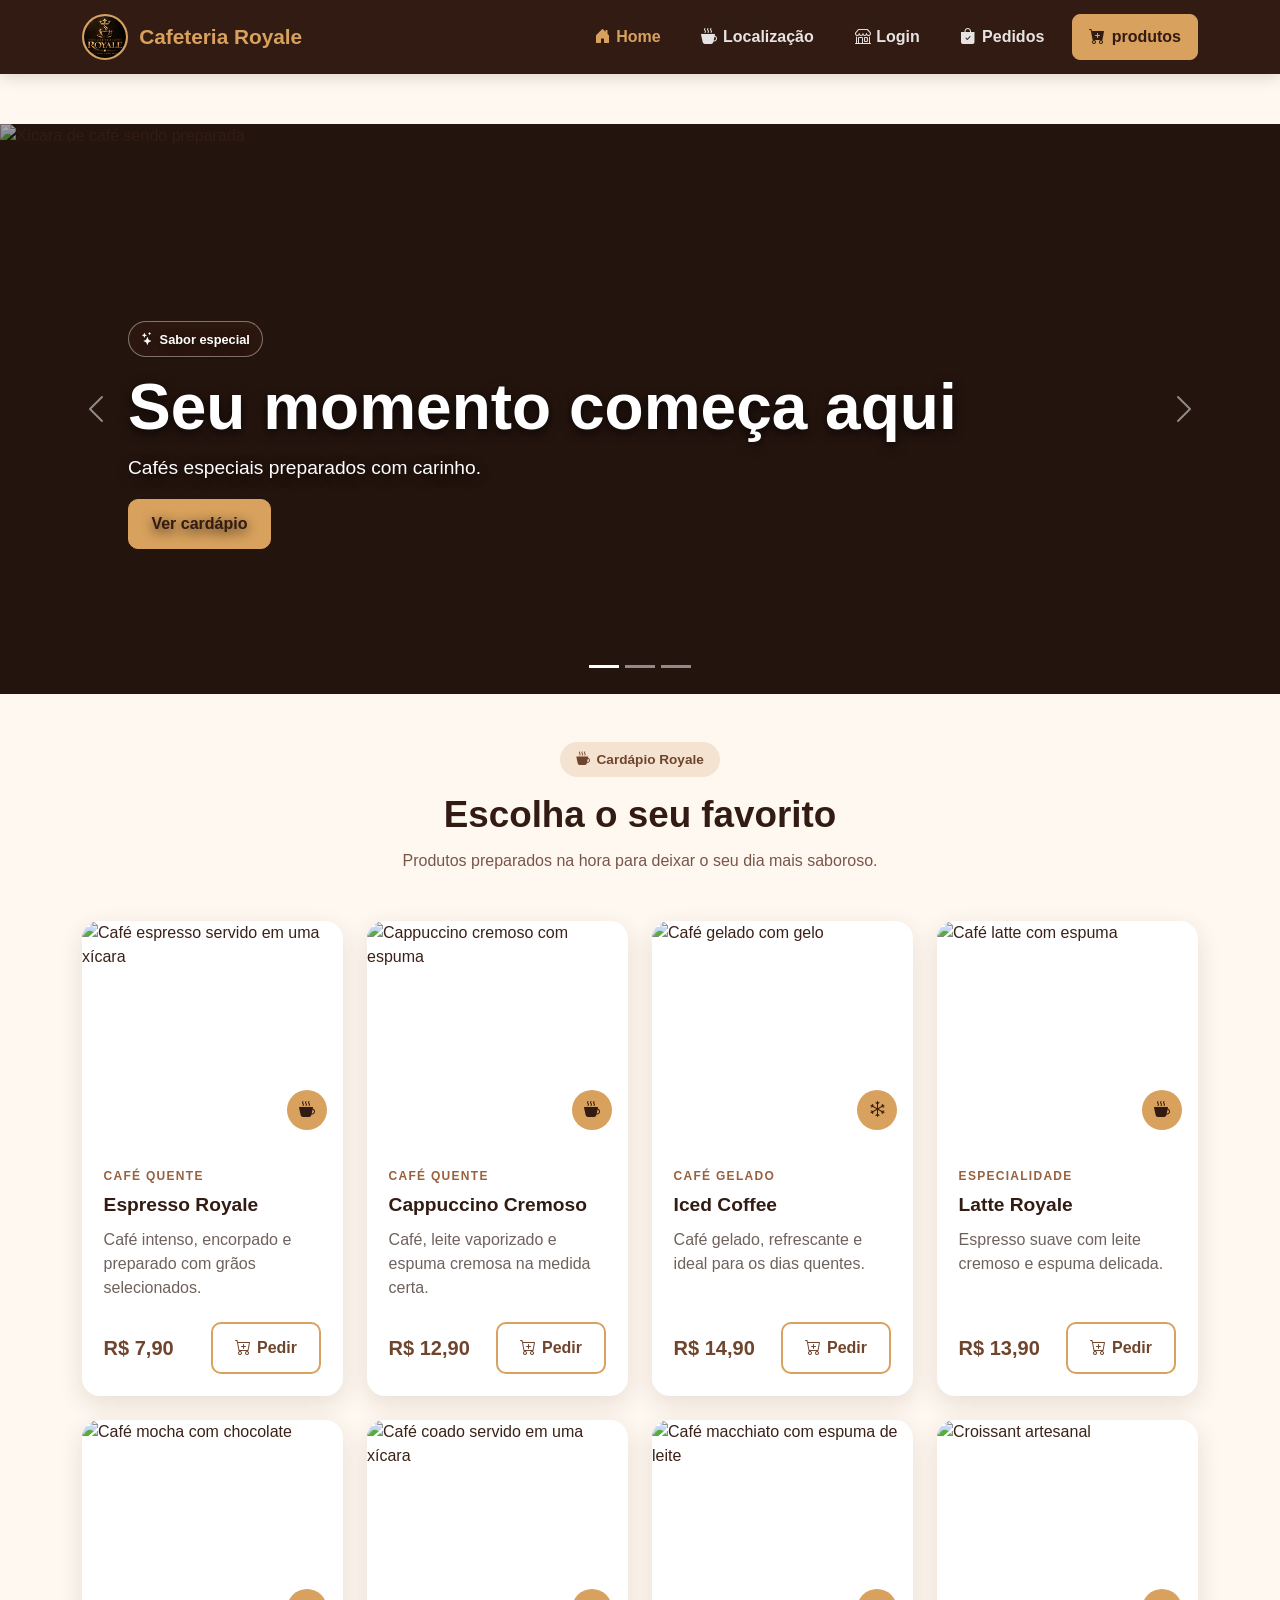
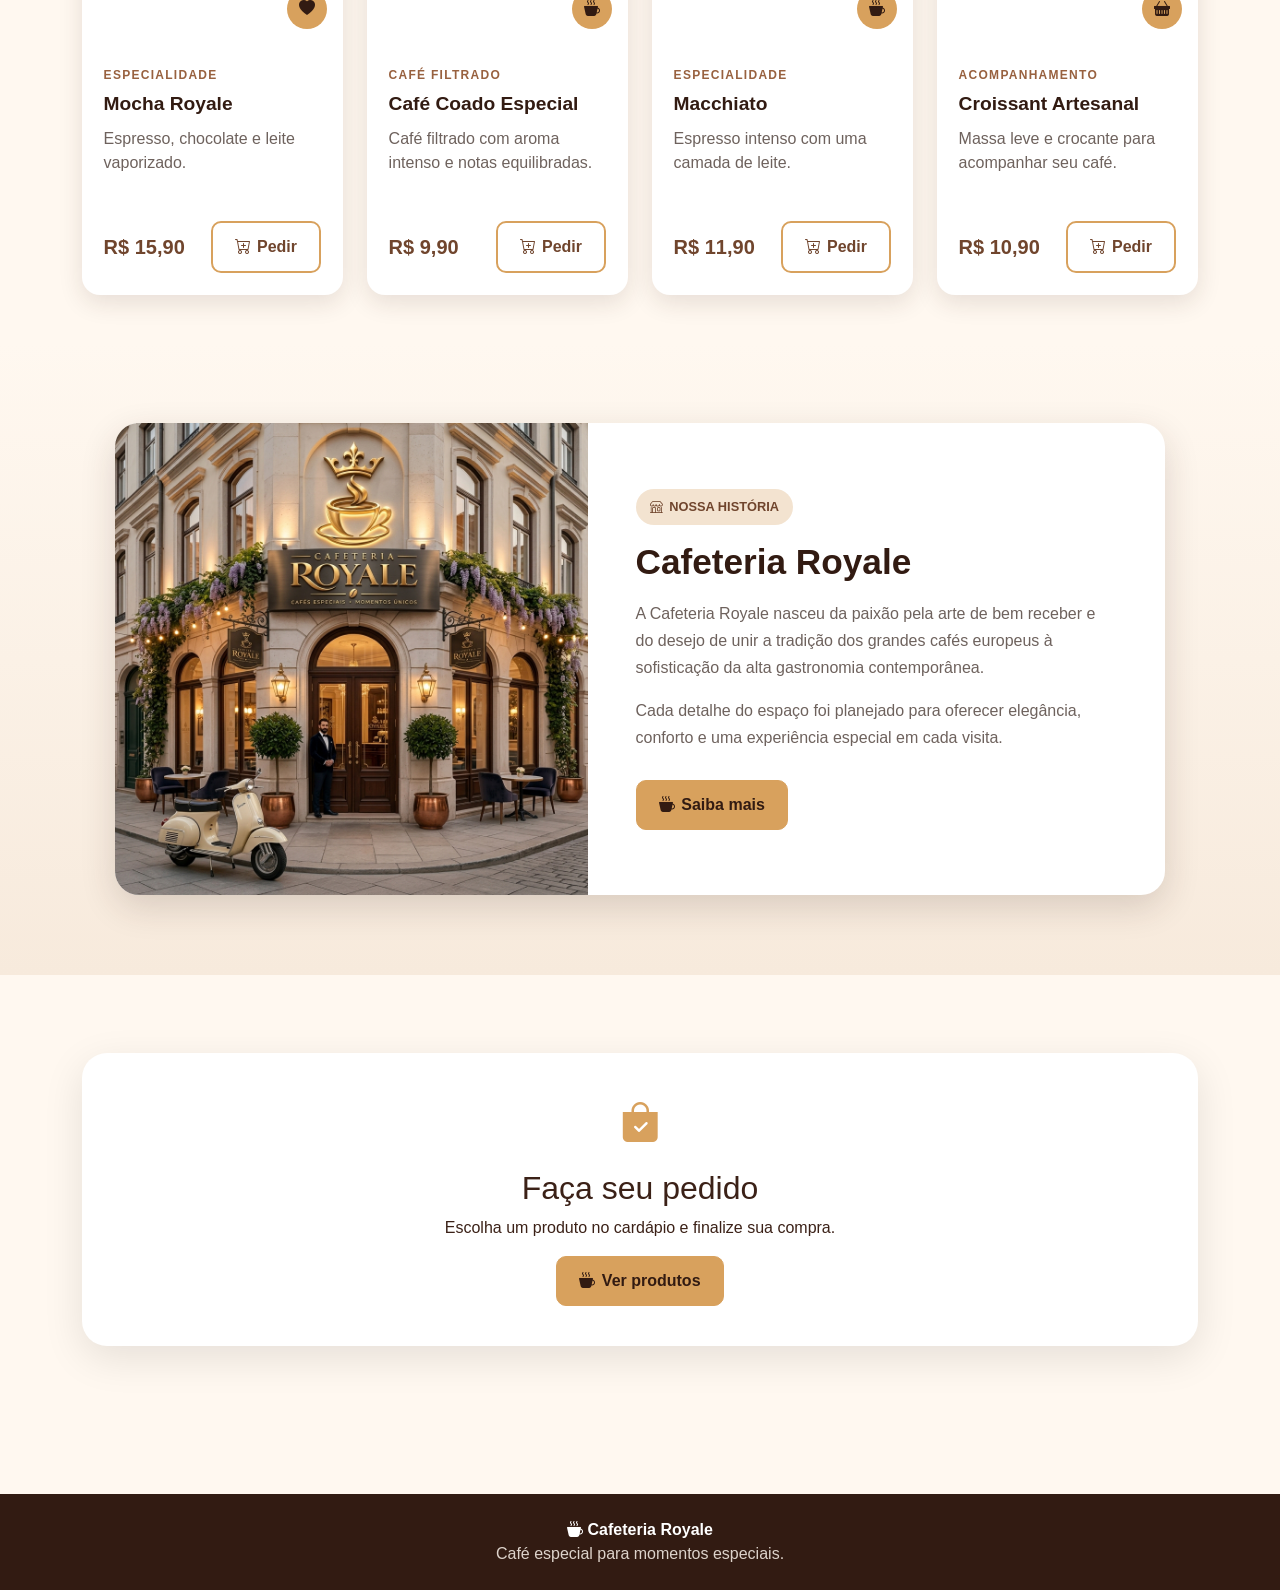
==== commit 1b3947d0: "teste" ====
--- a/templates/index.html
+++ b/templates/index.html
@@ -5,923 +5,664 @@
     <meta charset="UTF-8">
     <meta name="viewport" content="width=device-width, initial-scale=1.0">
 
-        <title>Cafeteria Royale</title>
-    <link rel="icon" type="image/png" href="//static/img/favicon.png">
-    <link
-        href="https://cdn.jsdelivr.net/npm/bootstrap@5.3.8/dist/css/bootstrap.min.css"
-        rel="stylesheet">
-
-    <!-- Bootstrap Icons -->
-    <link
-        href="https://cdn.jsdelivr.net/npm/bootstrap-icons@1.11.3/font/bootstrap-icons.css"
-        rel="stylesheet">
-
-    <!-- Fontes -->
-    <link rel="preconnect" href="https://fonts.googleapis.com">
-    <link rel="preconnect" href="https://fonts.gstatic.com" crossorigin>
-
-    <link
-        href="https://fonts.googleapis.com/css2?family=Playfair+Display:wght@500;600;700&family=Poppins:wght@300;400;500;600;700&display=swap"
-        rel="stylesheet">
-
-    <style>
-        :root {
-            --marrom: #211812;
-            --marrom-claro: #5b3a29;
-            --dourado: #c99a5b;
-            --dourado-claro: #e0b577;
-            --creme: #f8f3ec;
-            --branco: #ffffff;
-            --cinza: #6c625c;
-        }
-
-        * {
-            box-sizing: border-box;
-        }
-
-        html {
-            scroll-behavior: smooth;
-            scroll-padding-top: 90px;
-        }
-
-        body {
-            margin: 0;
-            background: var(--creme);
-            color: var(--marrom);
-            font-family: 'Poppins', sans-serif;
-        }
-
-        h1,
-        h2,
-        h3,
-        h4 {
-            font-family: 'Playfair Display', serif;
-        }
-
-        /* MENU */
-
-        .navbar {
-            background: var(--marrom);
-            padding: 15px 0;
-            box-shadow: 0 3px 15px #0002;
-        }
-
-        .navbar-brand {
-            color: var(--branco);
-            font-size: 1.4rem;
-            font-weight: 700;
-        }
-
-        .navbar-brand span {
-            color: var(--dourado);
-        }
-
-        .nav-link {
-            color: var(--branco);
-            margin-left: 8px;
-            font-size: .9rem;
-            transition: .3s;
-        }
-
-        .nav-link:hover,
-        .nav-link.active {
-            color: var(--dourado-claro);
-        }
-
-        /* BOTÕES */
-
-        .btn-royale {
-            background: var(--dourado);
-            color: var(--marrom);
-            border: 1px solid var(--dourado);
-            border-radius: 8px;
-            padding: 12px 22px;
-            font-weight: 600;
-            transition: .3s;
-        }
-
-        .btn-royale:hover {
-            background: var(--dourado-claro);
-            border-color: var(--dourado-claro);
-            color: var(--marrom);
-            transform: translateY(-2px);
-        }
-
-        .btn-outline-royale {
-            border: 1px solid var(--dourado);
-            color: var(--branco);
-            border-radius: 8px;
-            padding: 11px 20px;
-            font-weight: 600;
-        }
-
-        .btn-outline-royale:hover {
-            background: var(--dourado);
-            color: var(--marrom);
-        }
-
-        /* CAPA */
-
-        .hero {
-            min-height: 540px;
-            display: flex;
-            align-items: center;
-            color: var(--branco);
-
-            background:
-                linear-gradient(
-                    90deg,
-                    rgba(23, 17, 14, .92),
-                    rgba(23, 17, 14, .65),
-                    rgba(23, 17, 14, .25)
-                ),
-                url("https://images.unsplash.com/photo-1445116572660-236099ec97a0?auto=format&fit=crop&w=1900&q=85")
-                center / cover no-repeat;
-        }
-
-        .hero-content {
-            max-width: 760px;
-            padding: 85px 0;
-        }
-
-        .eyebrow {
-            color: var(--dourado-claro);
-            text-transform: uppercase;
-            letter-spacing: 3px;
-            font-size: .78rem;
-            font-weight: 600;
-        }
-
-        .hero h1 {
-            font-size: clamp(2.7rem, 6vw, 4.8rem);
-            line-height: 1.12;
-            margin: 22px 0;
-            font-weight: 700;
-        }
-
-        .hero h1 span {
-            color: var(--dourado-claro);
-        }
-
-        .hero p {
-            max-width: 620px;
-            line-height: 1.9;
-            color: #eee5dc;
-            margin-bottom: 30px;
-        }
-
-        /* SEÇÕES */
-
-        .section {
-            padding: 85px 0;
-        }
-
-        .section-title {
-            font-size: clamp(2rem, 4vw, 3rem);
-            font-weight: 700;
-            margin: 15px 0 20px;
-        }
-
-        .section-description {
-            color: var(--cinza);
-            line-height: 1.9;
-        }
-
-        /* HISTÓRIA */
-
-        .story-image {
-            width: 100%;
-            height: 500px;
-            object-fit: cover;
-            border-radius: 14px;
-            box-shadow: 14px 14px 0 var(--dourado);
-        }
-
-        .story-text p {
-            color: var(--cinza);
-            line-height: 1.95;
-            text-align: justify;
-        }
-
-        .quote {
-            margin-top: 25px;
-            padding: 25px;
-            background: #efe4d5;
-            border-left: 5px solid var(--dourado);
-            border-radius: 0 10px 10px 0;
-        }
-
-        .quote p {
-            font-family: 'Playfair Display', serif;
-            font-size: 1.3rem;
-            font-weight: 600;
-            margin: 0;
-            color: var(--marrom);
-        }
-
-        /* DESTAQUES */
-
-        .highlights {
-            background: #efe4d5;
-            padding: 35px 0;
-        }
-
-        .highlight-item {
-            text-align: center;
-            padding: 20px 10px;
-        }
-
-        .highlight-item i {
-            font-size: 2rem;
-            color: var(--marrom-claro);
-        }
-
-        .highlight-item h3 {
-            font-size: 1.2rem;
-            margin: 12px 0 5px;
-            font-weight: 700;
-        }
-
-        .highlight-item p {
-            color: var(--cinza);
-            font-size: .88rem;
-            margin: 0;
-        }
-
-        /* MISSÃO, VISÃO E VALORES */
-
-        .dark-section {
-            background: var(--marrom);
-            color: var(--branco);
-        }
-
-        .dark-section .section-description {
-            color: #ddd3cb;
-        }
-
-        .value-card {
-            height: 100%;
-            padding: 32px 26px;
-            border: 1px solid #c99a5b66;
-            border-radius: 14px;
-            background: #ffffff08;
-            transition: .3s;
-        }
-
-        .value-card:hover {
-            transform: translateY(-6px);
-            border-color: var(--dourado);
-        }
-
-        .value-icon {
-            width: 60px;
-            height: 60px;
-            display: flex;
-            align-items: center;
-            justify-content: center;
-            background: #c99a5b22;
-            color: var(--dourado-claro);
-            font-size: 1.8rem;
-            border-radius: 12px;
-            margin-bottom: 22px;
-        }
-
-        .value-card h3 {
-            font-size: 1.5rem;
-            margin-bottom: 15px;
-        }
-
-        .value-card p {
-            color: #ddd3cb;
-            line-height: 1.85;
-            font-size: .93rem;
-            margin: 0;
-        }
-
-        /* AMBIENTES */
-
-        .environment-card {
-            height: 100%;
-            overflow: hidden;
-            border-radius: 14px;
-            background: var(--branco);
-            box-shadow: 0 8px 30px #21181212;
-            transition: .3s;
-        }
-
-        .environment-card:hover {
-            transform: translateY(-5px);
-        }
-
-        .environment-card img {
-            width: 100%;
-            height: 290px;
-            object-fit: cover;
-        }
-
-        .environment-content {
-            padding: 28px;
-        }
-
-        .environment-content h3 {
-            font-size: 1.5rem;
-            margin-bottom: 15px;
-            font-weight: 700;
-        }
-
-        .environment-content p {
-            color: var(--cinza);
-            line-height: 1.85;
-            margin: 0;
-        }
-
-        /* DIFERENCIAIS */
-
-        .feature {
-            display: flex;
-            gap: 16px;
-            margin-bottom: 27px;
-        }
-
-        .feature-icon {
-            min-width: 50px;
-            height: 50px;
-            border-radius: 12px;
-            background: #c99a5b24;
-            display: flex;
-            align-items: center;
-            justify-content: center;
-            color: var(--marrom-claro);
-            font-size: 1.5rem;
-        }
-
-        .feature h3 {
-            font-family: 'Poppins', sans-serif;
-            font-size: 1rem;
-            font-weight: 700;
-            margin-bottom: 8px;
-        }
-
-        .feature p {
-            color: var(--cinza);
-            line-height: 1.8;
-            margin: 0;
-            font-size: .92rem;
-        }
-
-        /* CHAMADA FINAL */
-
-        .visit-section {
-            background:
-                linear-gradient(
-                    90deg,
-                    rgba(33, 24, 18, .94),
-                    rgba(33, 24, 18, .72)
-                ),
-                url("https://images.unsplash.com/photo-1517248135467-4c7edcad34c4?auto=format&fit=crop&w=1800&q=85")
-                center / cover no-repeat;
-
-            color: var(--branco);
-        }
-
-        .visit-section p {
-            color: #e4d9ce;
-            line-height: 1.9;
-        }
-
-        /* RODAPÉ */
-
-        footer {
-            background: var(--marrom);
-            color: var(--branco);
-            padding: 45px 0 20px;
-        }
-
-        .footer-brand {
-            font-size: 1.6rem;
-            font-weight: 700;
-        }
-
-        .footer-brand span {
-            color: var(--dourado);
-        }
-
-        footer p {
-            color: #ddd3cb;
-            line-height: 1.8;
-        }
-
-        footer a {
-            color: #ddd3cb;
-            text-decoration: none;
-            transition: .3s;
-        }
-
-        footer a:hover {
-            color: var(--dourado-claro);
-        }
-
-        .footer-line {
-            border-color: #ffffff30;
-            margin: 25px 0 20px;
-        }
-
-        /* RESPONSIVIDADE */
-
-        @media (max-width: 768px) {
-            .hero {
-                min-height: 480px;
-                background-position: 60% center;
-            }
-
-            .hero-content {
-                padding: 65px 0;
-            }
-
-            .section {
-                padding: 60px 0;
-            }
-
-            .story-image {
-                height: 340px;
-                box-shadow: 8px 8px 0 var(--dourado);
-                margin-bottom: 10px;
-            }
-
-            .navbar-nav {
-                padding-top: 12px;
-            }
-        }
-    </style>
+    <title>Cafeteria Royale</title>
+
+    <link rel="icon" type="image/png" href="/static/img/logo.png">
+
+    <link href="https://cdn.jsdelivr.net/npm/bootstrap@5.3.8/dist/css/bootstrap.min.css"
+        rel="stylesheet"
+        integrity="sha384-sRIl4kxILFvY47J16cr9ZwB07vP4J8+LH7qKQnuqkuIAvNWLzeN8tE5YBujZqJLB"
+        crossorigin="anonymous">
+
+    <link rel="stylesheet"
+        href="https://cdn.jsdelivr.net/npm/bootstrap-icons@1.11.3/font/bootstrap-icons.min.css">
+
+    <link rel="stylesheet" href="/static/css/style.css">
 </head>
 
 <body>
 
-    <!-- MENU PRINCIPAL -->
-
-    <nav class="navbar navbar-expand-lg navbar-dark sticky-top">
-        <div class="container">
-
-            <a class="navbar-brand" href="index.html">
+    <header class="site-header">
+        <nav class="navbar navbar-expand-lg">
+            <div class="container">
+
+                <a class="navbar-brand" href="#home" aria-label="Página inicial">
+                    <span class="logo-wrapper">
+                        <img src="/static/img/logo.png" class="site-logo" alt="Logo da Cafeteria Royale">
+                    </span>
+
+                    <span class="brand-name">
+                        Cafeteria <strong>Royale</strong>
+                    </span>
+                </a>
+
+                <button class="navbar-toggler"
+                    type="button"
+                    data-bs-toggle="collapse"
+                    data-bs-target="#menuPrincipal"
+                    aria-controls="menuPrincipal"
+                    aria-expanded="false"
+                    aria-label="Abrir menu">
+                    <span class="navbar-toggler-icon"></span>
+                </button>
+
+                <div class="collapse navbar-collapse" id="menuPrincipal">
+                    <ul class="navbar-nav ms-auto align-items-lg-center">
+
+                        <li class="nav-item">
+                            <a class="nav-link active" href="index.html">
+                                <i class="bi bi-house-door-fill"></i>
+                                Home
+                            </a>
+                        </li>
+
+                        <li class="nav-item">
+                            <a class="nav-link" href="localização.html">
+                                <i class="bi bi-cup-hot-fill"></i>
+                                Localização
+                            </a>
+                        </li>
+
+                        <li class="nav-item">
+                            <a class="nav-link" href="login.html">
+                                <i class="bi bi-shop"></i>
+                                Login
+                            </a>
+                        </li>
+
+                        <li class="nav-item">
+                            <a class="nav-link" href="pedidos.html">
+                                <i class="bi bi-bag-check-fill"></i>
+                                Pedidos
+                            </a>
+                        </li>
+
+                        <li class="nav-item">
+                            <a class="btn nav-order-button" href="produtos.html">
+                                <i class="bi bi-cart-plus-fill"></i>
+                                produtos
+                            </a>
+                        </li>
+
+                    </ul>
+                </div>
+
+            </div>
+        </nav>
+    </header>
+
+    <main id="home">
+
+        <section class="hero-section" aria-label="Destaques da cafeteria">
+            <div id="carouselPrincipal" class="carousel slide carousel-fade" data-bs-ride="carousel">
+
+                <div class="carousel-indicators">
+                    <button type="button"
+                        data-bs-target="#carouselPrincipal"
+                        data-bs-slide-to="0"
+                        class="active"
+                        aria-current="true"
+                        aria-label="Slide 1"></button>
+
+                    <button type="button"
+                        data-bs-target="#carouselPrincipal"
+                        data-bs-slide-to="1"
+                        aria-label="Slide 2"></button>
+
+                    <button type="button"
+                        data-bs-target="#carouselPrincipal"
+                        data-bs-slide-to="2"
+                        aria-label="Slide 3"></button>
+                </div>
+
+                <div class="carousel-inner">
+
+                    <div class="carousel-item active">
+                        <img src="https://images.unsplash.com/photo-1509042239860-f550ce710b93?auto=format&fit=crop&w=1600&q=85"
+                            alt="Xícara de café sendo preparada">
+
+                        <div class="carousel-caption text-start">
+                            <span class="hero-tag">
+                                <i class="bi bi-stars"></i>
+                                Sabor especial
+                            </span>
+
+                            <h1>Seu momento começa aqui</h1>
+                            <p>Cafés especiais preparados com carinho.</p>
+
+                            <a href="#produtos" class="btn btn-royale">
+                                Ver cardápio
+                            </a>
+                        </div>
+                    </div>
+
+                    <div class="carousel-item">
+                        <img src="https://images.unsplash.com/photo-1514432324607-a09d9b4aefdd?auto=format&fit=crop&w=1600&q=85"
+                            alt="Café latte com espuma">
+
+                        <div class="carousel-caption">
+                            <span class="hero-tag">
+                                <i class="bi bi-heart-fill"></i>
+                                Feito para você
+                            </span>
+
+                            <h1>Sabor em cada detalhe</h1>
+                            <p>Receitas artesanais e ingredientes selecionados.</p>
+
+                            <a href="#produtos" class="btn btn-royale">
+                                Fazer pedido
+                            </a>
+                        </div>
+                    </div>
+
+                    <div class="carousel-item">
+                        <img src="https://images.unsplash.com/photo-1498804103079-a6351b050096?auto=format&fit=crop&w=1600&q=85"
+                            alt="Grãos de café e uma xícara">
+
+                        <div class="carousel-caption text-end">
+                            <span class="hero-tag">
+                                <i class="bi bi-award-fill"></i>
+                                Qualidade Royale
+                            </span>
+
+                            <h1>O melhor café da cidade</h1>
+                            <p>Descubra o aroma dos nossos cafés selecionados.</p>
+
+                            <a href="#produtos" class="btn btn-royale">
+                                Conhecer produtos
+                            </a>
+                        </div>
+                    </div>
+
+                </div>
+
+                <button class="carousel-control-prev"
+                    type="button"
+                    data-bs-target="#carouselPrincipal"
+                    data-bs-slide="prev">
+                    <span class="carousel-control-prev-icon"></span>
+                    <span class="visually-hidden">Anterior</span>
+                </button>
+
+                <button class="carousel-control-next"
+                    type="button"
+                    data-bs-target="#carouselPrincipal"
+                    data-bs-slide="next">
+                    <span class="carousel-control-next-icon"></span>
+                    <span class="visually-hidden">Próximo</span>
+                </button>
+
+            </div>
+        </section>
+
+        <section id="produtos" class="products-section py-5">
+            <div class="container">
+
+                <div class="section-heading text-center mb-5">
+                    <span class="badge badge-royale">
+                        <i class="bi bi-cup-hot-fill"></i>
+                        Cardápio Royale
+                    </span>
+
+                    <h2>Escolha o seu favorito</h2>
+
+                    <p>
+                        Produtos preparados na hora para deixar o seu dia mais saboroso.
+                    </p>
+                </div>
+
+                <div class="row g-4">
+
+                    <div class="col-12 col-sm-6 col-lg-3">
+                        <article class="product-card">
+                            <div class="product-image">
+                                <img src="https://images.unsplash.com/photo-1509042239860-f550ce710b93?auto=format&fit=crop&w=800&q=85"
+                                    alt="Café espresso servido em uma xícara">
+
+                                <span class="product-icon">
+                                    <i class="bi bi-cup-hot-fill"></i>
+                                </span>
+                            </div>
+
+                            <div class="product-content">
+                                <span class="product-category">Café quente</span>
+                                <h3>Espresso Royale</h3>
+                                <p>Café intenso, encorpado e preparado com grãos selecionados.</p>
+
+                                <div class="product-footer">
+                                    <strong>R$ 7,90</strong>
+
+                                    <button type="button"
+                                        class="btn btn-outline-royale btn-pedir"
+                                        data-product="Espresso Royale"
+                                        data-price="7.90"
+                                        data-bs-toggle="modal"
+                                        data-bs-target="#modalPedido">
+                                        <i class="bi bi-cart-plus"></i>
+                                        Pedir
+                                    </button>
+                                </div>
+                            </div>
+                        </article>
+                    </div>
+
+                    <div class="col-12 col-sm-6 col-lg-3">
+                        <article class="product-card">
+                            <div class="product-image">
+                                <img src="https://images.unsplash.com/photo-1534778101976-62847782c213?auto=format&fit=crop&w=800&q=85"
+                                    alt="Cappuccino cremoso com espuma">
+
+                                <span class="product-icon">
+                                    <i class="bi bi-cup-hot-fill"></i>
+                                </span>
+                            </div>
+
+                            <div class="product-content">
+                                <span class="product-category">Café quente</span>
+                                <h3>Cappuccino Cremoso</h3>
+                                <p>Café, leite vaporizado e espuma cremosa na medida certa.</p>
+
+                                <div class="product-footer">
+                                    <strong>R$ 12,90</strong>
+
+                                    <button type="button"
+                                        class="btn btn-outline-royale btn-pedir"
+                                        data-product="Cappuccino Cremoso"
+                                        data-price="12.90"
+                                        data-bs-toggle="modal"
+                                        data-bs-target="#modalPedido">
+                                        <i class="bi bi-cart-plus"></i>
+                                        Pedir
+                                    </button>
+                                </div>
+                            </div>
+                        </article>
+                    </div>
+
+                    <div class="col-12 col-sm-6 col-lg-3">
+                        <article class="product-card">
+                            <div class="product-image">
+                                <img src="https://images.unsplash.com/photo-1461023058943-07fcbe16d735?auto=format&fit=crop&w=800&q=85"
+                                    alt="Café gelado com gelo">
+
+                                <span class="product-icon">
+                                    <i class="bi bi-snow"></i>
+                                </span>
+                            </div>
+
+                            <div class="product-content">
+                                <span class="product-category">Café gelado</span>
+                                <h3>Iced Coffee</h3>
+                                <p>Café gelado, refrescante e ideal para os dias quentes.</p>
+
+                                <div class="product-footer">
+                                    <strong>R$ 14,90</strong>
+
+                                    <button type="button"
+                                        class="btn btn-outline-royale btn-pedir"
+                                        data-product="Iced Coffee"
+                                        data-price="14.90"
+                                        data-bs-toggle="modal"
+                                        data-bs-target="#modalPedido">
+                                        <i class="bi bi-cart-plus"></i>
+                                        Pedir
+                                    </button>
+                                </div>
+                            </div>
+                        </article>
+                    </div>
+
+                    <div class="col-12 col-sm-6 col-lg-3">
+                        <article class="product-card">
+                            <div class="product-image">
+                                <img src="https://images.unsplash.com/photo-1514432324607-a09d9b4aefdd?auto=format&fit=crop&w=800&q=85"
+                                    alt="Café latte com espuma">
+
+                                <span class="product-icon">
+                                    <i class="bi bi-cup-hot-fill"></i>
+                                </span>
+                            </div>
+
+                            <div class="product-content">
+                                <span class="product-category">Especialidade</span>
+                                <h3>Latte Royale</h3>
+                                <p>Espresso suave com leite cremoso e espuma delicada.</p>
+
+                                <div class="product-footer">
+                                    <strong>R$ 13,90</strong>
+
+                                    <button type="button"
+                                        class="btn btn-outline-royale btn-pedir"
+                                        data-product="Latte Royale"
+                                        data-price="13.90"
+                                        data-bs-toggle="modal"
+                                        data-bs-target="#modalPedido">
+                                        <i class="bi bi-cart-plus"></i>
+                                        Pedir
+                                    </button>
+                                </div>
+                            </div>
+                        </article>
+                    </div>
+
+                    <div class="col-12 col-sm-6 col-lg-3">
+                        <article class="product-card">
+                            <div class="product-image">
+                                <img src="https://images.unsplash.com/photo-1517701604599-bb29b565090c?auto=format&fit=crop&w=800&q=85"
+                                    alt="Café mocha com chocolate">
+
+                                <span class="product-icon">
+                                    <i class="bi bi-heart-fill"></i>
+                                </span>
+                            </div>
+
+                            <div class="product-content">
+                                <span class="product-category">Especialidade</span>
+                                <h3>Mocha Royale</h3>
+                                <p>Espresso, chocolate e leite vaporizado.</p>
+
+                                <div class="product-footer">
+                                    <strong>R$ 15,90</strong>
+
+                                    <button type="button"
+                                        class="btn btn-outline-royale btn-pedir"
+                                        data-product="Mocha Royale"
+                                        data-price="15.90"
+                                        data-bs-toggle="modal"
+                                        data-bs-target="#modalPedido">
+                                        <i class="bi bi-cart-plus"></i>
+                                        Pedir
+                                    </button>
+                                </div>
+                            </div>
+                        </article>
+                    </div>
+
+                    <div class="col-12 col-sm-6 col-lg-3">
+                        <article class="product-card">
+                            <div class="product-image">
+                                <img src="https://images.unsplash.com/photo-1462917882517-e150004895fa?auto=format&fit=crop&w=800&q=85"
+                                    alt="Café coado servido em uma xícara">
+
+                                <span class="product-icon">
+                                    <i class="bi bi-cup-hot-fill"></i>
+                                </span>
+                            </div>
+
+                            <div class="product-content">
+                                <span class="product-category">Café filtrado</span>
+                                <h3>Café Coado Especial</h3>
+                                <p>Café filtrado com aroma intenso e notas equilibradas.</p>
+
+                                <div class="product-footer">
+                                    <strong>R$ 9,90</strong>
+
+                                    <button type="button"
+                                        class="btn btn-outline-royale btn-pedir"
+                                        data-product="Café Coado Especial"
+                                        data-price="9.90"
+                                        data-bs-toggle="modal"
+                                        data-bs-target="#modalPedido">
+                                        <i class="bi bi-cart-plus"></i>
+                                        Pedir
+                                    </button>
+                                </div>
+                            </div>
+                        </article>
+                    </div>
+
+                    <div class="col-12 col-sm-6 col-lg-3">
+                        <article class="product-card">
+                            <div class="product-image">
+                                <img src="https://images.unsplash.com/photo-1572442388796-11668a67e53d?auto=format&fit=crop&w=800&q=85"
+                                    alt="Café macchiato com espuma de leite">
+
+                                <span class="product-icon">
+                                    <i class="bi bi-cup-hot-fill"></i>
+                                </span>
+                            </div>
+
+                            <div class="product-content">
+                                <span class="product-category">Especialidade</span>
+                                <h3>Macchiato</h3>
+                                <p>Espresso intenso com uma camada de leite.</p>
+
+                                <div class="product-footer">
+                                    <strong>R$ 11,90</strong>
+
+                                    <button type="button"
+                                        class="btn btn-outline-royale btn-pedir"
+                                        data-product="Macchiato"
+                                        data-price="11.90"
+                                        data-bs-toggle="modal"
+                                        data-bs-target="#modalPedido">
+                                        <i class="bi bi-cart-plus"></i>
+                                        Pedir
+                                    </button>
+                                </div>
+                            </div>
+                        </article>
+                    </div>
+
+                    <div class="col-12 col-sm-6 col-lg-3">
+                        <article class="product-card">
+                            <div class="product-image">
+                                <img src="https://images.unsplash.com/photo-1509440159596-0249088772ff?auto=format&fit=crop&w=800&q=85"
+                                    alt="Croissant artesanal">
+
+                                <span class="product-icon">
+                                    <i class="bi bi-basket-fill"></i>
+                                </span>
+                            </div>
+
+                            <div class="product-content">
+                                <span class="product-category">Acompanhamento</span>
+                                <h3>Croissant Artesanal</h3>
+                                <p>Massa leve e crocante para acompanhar seu café.</p>
+
+                                <div class="product-footer">
+                                    <strong>R$ 10,90</strong>
+
+                                    <button type="button"
+                                        class="btn btn-outline-royale btn-pedir"
+                                        data-product="Croissant Artesanal"
+                                        data-price="10.90"
+                                        data-bs-toggle="modal"
+                                        data-bs-target="#modalPedido">
+                                        <i class="bi bi-cart-plus"></i>
+                                        Pedir
+                                    </button>
+                                </div>
+                            </div>
+                        </article>
+                    </div>
+
+                </div>
+            </div>
+        </section>
+
+        <section id="sobre" class="about-section">
+            <div class="container">
+
+                <article class="about-card">
+
+                    <div class="about-image">
+                        <img src="/static/img/local da cafeteria.jpg" alt="Interior da Cafeteria Royale">
+                    </div>
+
+                    <div class="about-content">
+                        <span class="about-tag">
+                            <i class="bi bi-shop"></i>
+                            Nossa história
+                        </span>
+
+                        <h2>Cafeteria Royale</h2>
+
+                        <p>
+                            A Cafeteria Royale nasceu da paixão pela arte de bem receber
+                            e do desejo de unir a tradição dos grandes cafés europeus
+                            à sofisticação da alta gastronomia contemporânea.
+                        </p>
+
+                        <p>
+                            Cada detalhe do espaço foi planejado para oferecer elegância,
+                            conforto e uma experiência especial em cada visita.
+                        </p>
+
+                        <a href="#pedidos" class="btn btn-royale">
+                            <i class="bi bi-cup-hot-fill"></i>
+                            Saiba mais 
+                        </a>
+                    </div>
+
+                </article>
+
+            </div>
+        </section>
+
+        <section id="pedidos" class="orders-section py-5">
+            <div class="container">
+
+                <div class="order-box text-center">
+                    <i class="bi bi-bag-check-fill order-icon"></i>
+
+                    <h2>Faça seu pedido</h2>
+
+                    <p>
+                        Escolha um produto no cardápio e finalize sua compra.
+                    </p>
+
+                    <a href="#produtos" class="btn btn-royale">
+                        <i class="bi bi-cup-hot-fill"></i>
+                        Ver produtos
+                    </a>
+                </div>
+
+            </div>
+        </section>
+
+    </main>
+
+    <footer class="site-footer py-4">
+        <div class="container text-center">
+            <strong>
                 <i class="bi bi-cup-hot-fill"></i>
-                Cafeteria <span>Royale</span>
-            </a>
-
-            <button
-                class="navbar-toggler"
-                type="button"
-                data-bs-toggle="collapse"
-                data-bs-target="#menuPrincipal"
-                aria-controls="menuPrincipal"
-                aria-expanded="false"
-                aria-label="Abrir menu">
-
-                <span class="navbar-toggler-icon"></span>
-            </button>
-
-            <div class="collapse navbar-collapse" id="menuPrincipal">
-
-                <ul class="navbar-nav ms-auto align-items-lg-center">
-
-                    <li class="nav-item">
-                        <a class="nav-link" href="index.html">
-                            <i class="bi bi-house-fill"></i> Home
-                        </a>
-                    </li>
-
-                    <li class="nav-item">
-                        <a class="nav-link" href="localização.html">
-                            <i class="bi bi-geo-alt-fill"></i> Localização
-                        </a>
-                    </li>
-
-                    <li class="nav-item">
-                        <a class="nav-link" href="produtos.html">
-                            <i class="bi bi-cup-hot-fill"></i> Produtos
-                        </a>
-                    </li>
-
-                    <li class="nav-item">
-                        <a class="nav-link" href="pedidos.html">
-                            <i class="bi bi-bag-fill"></i> Pedidos
-                        </a>
-                    </li>
-
-                    <li class="nav-item">
-                        <a class="nav-link" href="login.html">
-                            <i class="bi bi-person-fill"></i> Login
-                        </a>
-                    </li>
-
-                </ul>
-
+                Cafeteria Royale
+            </strong>
+
+            <p class="mb-0">
+                Café especial para momentos especiais.
+            </p>
+        </div>
+    </footer>
+
+    <div class="modal fade" id="modalPedido" tabindex="-1" aria-labelledby="modalPedidoLabel" aria-hidden="true">
+        <div class="modal-dialog modal-dialog-centered">
+            <div class="modal-content order-modal">
+
+                <div class="modal-header">
+                    <h2 class="modal-title" id="modalPedidoLabel">
+                        <i class="bi bi-cart-check-fill"></i>
+                        Finalizar pedido
+                    </h2>
+
+                    <button type="button"
+                        class="btn-close"
+                        data-bs-dismiss="modal"
+                        aria-label="Fechar"></button>
+                </div>
+
+                <div class="modal-body">
+
+                    <form id="pedidoForm">
+                        <div class="selected-product mb-4">
+                            <span>Produto selecionado</span>
+                            <strong id="produtoSelecionado">Selecione um produto</strong>
+                        </div>
+
+                        <div class="mb-3">
+                            <label for="nomeCliente" class="form-label">
+                                <i class="bi bi-person-fill"></i>
+                                Nome do cliente
+                            </label>
+
+                            <input type="text" id="nomeCliente" class="form-control" placeholder="Digite seu nome" required>
+                        </div>
+
+                        <div class="mb-3">
+                            <label for="quantidadeProduto" class="form-label">
+                                <i class="bi bi-plus-slash-minus"></i>
+                                Quantidade
+                            </label>
+
+                            <input type="number" id="quantidadeProduto" class="form-control" min="1" value="1" required>
+                        </div>
+
+                        <div class="total-box">
+                            <span>Total da compra</span>
+                            <strong id="valorTotal">R$ 0,00</strong>
+                        </div>
+
+                        <button type="submit" class="btn btn-royale w-100 mt-4">
+                            <i class="bi bi-check-circle-fill"></i>
+                            Finalizar compra
+                        </button>
+                    </form>
+
+                    <div id="confirmacaoPedido" class="confirmation-box d-none">
+                        <div class="confirmation-icon">
+                            <i class="bi bi-check-lg"></i>
+                        </div>
+
+                        <h3>Pedido realizado!</h3>
+
+                        <p>
+                            Obrigado, <strong id="nomeConfirmado"></strong>.
+                        </p>
+
+                        <div class="receipt">
+                            <div>
+                                <span>Produto</span>
+                                <strong id="produtoConfirmado"></strong>
+                            </div>
+
+                            <div>
+                                <span>Quantidade</span>
+                                <strong id="quantidadeConfirmada"></strong>
+                            </div>
+
+                            <div>
+                                <span>Total</span>
+                                <strong id="totalConfirmado"></strong>
+                            </div>
+                        </div>
+
+                        <p class="receipt-warning">
+                            Este é um resumo da compra. A nota fiscal oficial depende de uma integração com sistema fiscal.
+                        </p>
+
+                        <div class="confirmation-actions">
+                            <button type="button" class="btn btn-outline-dark" onclick="window.print()">
+                                <i class="bi bi-printer-fill"></i>
+                                Imprimir
+                            </button>
+
+                            <button type="button" class="btn btn-royale" data-bs-dismiss="modal">
+                                Fechar
+                            </button>
+                        </div>
+                    </div>
+
+                </div>
             </div>
         </div>
-    </nav>
-
-    <main>
-
-        <!-- CAPA -->
-
-        <section class="hero">
-            <div class="container">
-
-                <div class="hero-content">
-
-                    <span class="eyebrow">
-                        <i class="bi bi-stars"></i>
-                        Bem-vindo à Cafeteria Royale
-                    </span>
-
-                    <h1>
-                        O prazer de um bom café.
-                        <br>
-                        <span>A arte de viver o momento.</span>
-                    </h1>
-
-                    <p>
-                        Um ambiente elegante e acolhedor, criado para
-                        transformar pequenas pausas em experiências
-                        especiais. Conheça nossa história, nossos valores
-                        e o cuidado presente em cada detalhe.
-                    </p>
-
-                    <a href="#historia" class="btn btn-royale me-2 mb-2">
-                        <i class="bi bi-book-half"></i>
-                        Nossa história
-                    </a>
-
-                    <a href="produtos.html"
-                       class="btn btn-outline-royale mb-2">
-                        Explorar cardápio
-                        <i class="bi bi-arrow-right"></i>
-                    </a>
-
-                </div>
-
-            </div>
-        </section>
-
-        <!-- HISTÓRIA -->
-
-        <section class="section" id="historia">
-            <div class="container">
-
-                <div class="row align-items-center g-5">
-
-                    <div class="col-lg-6">
-
-                        <img
-                            class="story-image"
-                            src="https://images.unsplash.com/photo-1445116572660-236099ec97a0?auto=format&fit=crop&w=1100&q=85"
-                            alt="Ambiente elegante de uma cafeteria">
-
-                    </div>
-
-                    <div class="col-lg-6 story-text">
-
-                        <span class="eyebrow">Nossa essência</span>
-
-                        <h2 class="section-title">
-                            Uma história feita de
-                            <span style="color:var(--marrom-claro)">
-                                aroma e cuidado
-                            </span>
-                        </h2>
-
-                        <p>
-                            A Cafeteria Royale nasceu da paixão pelo café
-                            e da vontade de criar um espaço onde qualidade,
-                            elegância e acolhimento caminham juntos.
-                            Nossa proposta é oferecer muito mais do que
-                            uma bebida: um lugar para conversar, celebrar,
-                            trabalhar ou simplesmente respirar durante
-                            a rotina.
-                        </p>
-
-                        <p>
-                            Inspirada nas cafeterias clássicas e na cultura
-                            contemporânea do café, a Royale combina uma
-                            identidade visual sofisticada com um cardápio
-                            variado. Cafés preparados com atenção, doces
-                            e acompanhamentos complementam a experiência
-                            e valorizam cada visita.
-                        </p>
-
-                        <p>
-                            O ambiente foi pensado para unir tons de
-                            marrom, detalhes dourados, iluminação
-                            aconchegante e elementos que transmitem
-                            conforto. Cada escolha reforça a essência
-                            da marca: transformar momentos simples
-                            em lembranças agradáveis.
-                        </p>
-
-                    </div>
-
-                </div>
-
-            </div>
-        </section>
-
-        <section class="section dark-section" id="proposito">
-            <div class="container">
-
-                <div class="text-center mb-5">
-
-                    <span class="eyebrow">O que nos inspira</span>
-
-                    <h2 class="section-title">
-                        Missão, visão e valores
-                    </h2>
-
-                    <p class="section-description">
-                        Os princípios que orientam a proposta da
-                        Cafeteria Royale e a experiência que desejamos
-                        oferecer a cada cliente.
-                    </p>
-
-                </div>
-
-                <div class="row g-4">
-
-                    <div class="col-md-4">
-                        <article class="value-card">
-
-                            <div class="value-icon">
-                                <i class="bi bi-bullseye"></i>
-                            </div>
-
-                            <h3>Missão</h3>
-
-                            <p>
-                                Servir cafés e acompanhamentos de qualidade
-                                em um ambiente elegante e acolhedor, com
-                                atenção ao preparo, ao atendimento e ao
-                                bem-estar dos clientes.
-                            </p>
-
-                        </article>
-                    </div>
-
-                    <div class="col-md-4">
-                        <article class="value-card">
-
-                            <div class="value-icon">
-                                <i class="bi bi-eye-fill"></i>
-                            </div>
-
-                            <h3>Visão</h3>
-
-                            <p>
-                                Construir uma marca reconhecida por sua
-                                identidade sofisticada, pela qualidade
-                                dos produtos e por proporcionar
-                                experiências positivas em cada visita.
-                            </p>
-
-                        </article>
-                    </div>
-
-                    <div class="col-md-4">
-                        <article class="value-card">
-
-                            <div class="value-icon">
-                                <i class="bi bi-heart-fill"></i>
-                            </div>
-
-                            <h3>Valores</h3>
-
-                            <p>
-                                Qualidade, respeito, hospitalidade,
-                                dedicação, criatividade, responsabilidade
-                                e atenção aos detalhes em todas as etapas
-                                do atendimento.
-                            </p>
-
-                        </article>
-                    </div>
-
-                </div>
-
-            </div>
-        </section>
-
-        <!-- AMBIENTES -->
-
-        <section class="section" id="ambientes">
-            <div class="container">
-
-                <div class="text-center mb-5">
-
-                    <span class="eyebrow">Um lugar para ficar</span>
-
-                    <h2 class="section-title">
-                        Conheça nossos ambientes
-                    </h2>
-
-                    <p class="section-description">
-                        Espaços pensados para diferentes momentos:
-                        uma conversa entre amigos, uma pausa tranquila
-                        ou um café ao ar livre.
-                    </p>
-
-                </div>
-
-                <div class="row g-4">
-
-                    <div class="col-md-6">
-                        <article class="environment-card">
-
-                            <img
-                                src="https://images.unsplash.com/photo-1517248135467-4c7edcad34c4?auto=format&fit=crop&w=1000&q=85"
-                                alt="Ambiente interno da cafeteria com mesas e iluminação acolhedora">
-
-                            <div class="environment-content">
-
-                                <h3>
-                                    <i class="bi bi-lamp-fill"
-                                       style="color:var(--dourado)"></i>
-                                    Ambiente interno
-                                </h3>
-
-                                <p>
-                                    Um espaço confortável com iluminação
-                                    quente, mesas organizadas e tons que
-                                    combinam marrom, creme e dourado.
-                                    Ideal para encontros, estudos,
-                                    trabalho ou uma pausa tranquila
-                                    acompanhada de café.
-                                </p>
-
-                            </div>
-
-                        </article>
-                    </div>
-
-                    <div class="col-md-6">
-                        <article class="environment-card">
-
-                            <img
-                                src="https://images.unsplash.com/photo-1554118811-1e0d58224f24?auto=format&fit=crop&w=1000&q=85"
-                                alt="Área externa de cafeteria com mesas e plantas">
-
-                            <div class="environment-content">
-
-                                <h3>
-                                    <i class="bi bi-tree-fill"
-                                       style="color:var(--dourado)"></i>
-                                    Ambiente externo
-                                </h3>
-
-                                <p>
-                                    Uma área convidativa com plantas,
-                                    mesas e clima descontraído, perfeita
-                                    para aproveitar os dias agradáveis,
-                                    conversar com amigos e apreciar
-                                    sua bebida ao ar livre.
-                                </p>
-
-                            </div>
-
-                        </article>
-                    </div>
-
-                </div>
-
-            </div>
-        </section>
-
-        <section class="section visit-section">
-            <div class="container">
-
-                <div class="row align-items-center g-4">
-
-                    <div class="col-lg-8">
-
-                        <span class="eyebrow">
-                            Sua próxima pausa começa aqui
-                        </span>
-
-                        <h2 class="section-title">
-                            Venha viver a experiência Royale.
-                        </h2>
-
-                        <p class="mb-0">
-                            Escolha seu café favorito, conheça nosso
-                            espaço e aproveite um momento feito para você.
-                            Será um prazer fazer parte das suas
-                            boas lembranças.
-                        </p>
-
-                    </div>
-
-                    <div class="col-lg-4 text-lg-end">
-
-                        <a href="localização.html"
-                           class="btn btn-royale me-2 mb-2">
-                            <i class="bi bi-geo-alt-fill"></i>
-                            Localização
-                        </a>
-
-                        <a href="produtos.html"
-                           class="btn btn-outline-royale mb-2">
-                            Ver produtos
-                        </a>
-
-                    </div>
-
-                </div>
-
-            </div>
-        </section>
-
-    </main>
-
-    <!-- RODAPÉ -->
-
-    <footer>
-        <div class="container">
-
-            <div class="row g-4">
-
-                <div class="col-lg-5">
-
-                    <div class="footer-brand">
-                        <i class="bi bi-cup-hot-fill"></i>
-                        Cafeteria <span>Royale</span>
-                    </div>
-
-                    <p class="mt-3">
-                        Um espaço moderno para transformar cada café
-                        em uma experiência especial.
-                    </p>
-
-                </div>
-
-                <div class="col-6 col-lg-3">
-
-                    <h5 class="h6 mb-3"
-                        style="color:var(--dourado-claro)">
-                        NAVEGAÇÃO
-                    </h5>
-
-                    <p><a href="index.html">Home</a></p>
-                    <p><a href="produtos.html">Produtos</a></p>
-                    <p><a href="pedidos.html">Pedidos</a></p>
-                    <p><a href="login.html">Login</a></p>
-
-                </div>
-
-                <div class="col-6 col-lg-4">
-
-                    <h5 class="h6 mb-3"
-                        style="color:var(--dourado-claro)">
-                        NOSSA ESSÊNCIA
-                    </h5>
-
-                    <p>
-                        <i class="bi bi-cup-hot me-2"></i>
-                        Cafés especiais
-                    </p>
-
-                    <p>
-                        <i class="bi bi-heart me-2"></i>
-                        Atendimento acolhedor
-                    </p>
-
-                    <p>
-                        <i class="bi bi-stars me-2"></i>
-                        Momentos únicos
-                    </p>
-
-                </div>
-
-            </div>
-
-            <hr class="footer-line mt-4">
-
-            <div class="d-flex flex-column flex-md-row
-                        justify-content-between gap-2">
-
-                <small>
-                    © 2026 Cafeteria Royale
-                </small>
-
-                <small>
-                    Cafés especiais • Momentos únicos
-                </small>
-
-            </div>
-
-        </div>
-    </footer>
-
-    <!-- Bootstrap JavaScript -->
-
-    <script
-        src="https://cdn.jsdelivr.net/npm/bootstrap@5.3.8/dist/js/bootstrap.bundle.min.js">
+    </div>
+
+    <script src="https://cdn.jsdelivr.net/npm/bootstrap@5.3.8/dist/js/bootstrap.bundle.min.js"
+        integrity="sha384-FKyoEForCGlyvwx9Hj09JcYn3nv7wiPVlz7YYwJrWVcXK/BmnVDxM+D2scQbITxI"
+        crossorigin="anonymous"></script>
     </script>
 
 </body>
-</html>
+
+</html>
--- a/static/css/style.css
+++ b/static/css/style.css
@@ -0,0 +1,1028 @@
+/* ==========================================
+   VARIÁVEIS GLOBAIS & RESET
+   ========================================== */
+:root {
+    --marrom-escuro: #321b12;
+    --marrom: #70452d;
+    --marrom-claro: #98613f;
+    --dourado: #d8a15d;
+    --dourado-claro: #efc17d;
+    --creme: #fff8f0;
+    --bege: #f3e3d0;
+    --texto: #3b2117;
+    --branco: #ffffff;
+    --cinza-texto: #6e625d;
+    --verde: #198754;
+    --vermelho: #dc3545;
+    --azul: #0d6efd;
+}
+
+* {
+    box-sizing: border-box;
+}
+
+html {
+    scroll-behavior: smooth;
+    scroll-padding-top: 80px;
+}
+
+body {
+    margin: 0;
+    color: var(--texto);
+    background-color: var(--creme);
+    font-family: Arial, Helvetica, sans-serif;
+}
+
+/* ==========================================
+   CABEÇALHO & NAVBAR
+   ========================================== */
+.site-header {
+    position: relative;
+    z-index: 1000;
+    background-color: var(--marrom-escuro);
+}
+
+.site-header .navbar,
+.navbar {
+    min-height: 74px;
+    padding: 0.65rem 0;
+    background-color: var(--marrom-escuro) !important;
+    box-shadow: 0 3px 15px rgba(0, 0, 0, 0.15);
+}
+
+.site-header .navbar-brand,
+.navbar-brand {
+    display: inline-flex;
+    align-items: center;
+    gap: 0.7rem;
+    margin: 0;
+    padding: 0;
+    color: var(--branco) !important;
+    font-size: 1.35rem;
+    font-weight: 800;
+    text-decoration: none;
+}
+
+.navbar-brand span {
+    color: var(--dourado);
+}
+
+.logo-wrapper {
+    display: flex;
+    align-items: center;
+    justify-content: center;
+    width: 46px;
+    height: 46px;
+    overflow: hidden;
+    background-color: var(--branco);
+    border: 2px solid var(--dourado);
+    border-radius: 50%;
+}
+
+.site-logo {
+    display: block;
+    width: 100%;
+    height: 100%;
+    object-fit: contain;
+}
+
+.brand-name {
+    color: var(--branco);
+    font-size: 1.3rem;
+    font-weight: 700;
+    line-height: 1;
+    white-space: nowrap;
+}
+
+.brand-name strong {
+    color: var(--dourado);
+}
+
+.site-header .navbar-nav {
+    gap: 0.45rem;
+}
+
+.site-header .nav-link,
+.nav-link {
+    display: inline-flex;
+    align-items: center;
+    gap: 0.35rem;
+    margin-left: 0.5rem;
+    padding: 0.75rem 0.8rem !important;
+    color: rgba(255, 255, 255, 0.88) !important;
+    font-weight: 600;
+    transition: color 0.3s ease;
+}
+
+.site-header .nav-link:hover,
+.site-header .nav-link.active,
+.nav-link:hover,
+.nav-link.active {
+    color: var(--dourado) !important;
+}
+
+.nav-order-button {
+    display: inline-flex;
+    align-items: center;
+    justify-content: center;
+    gap: 0.4rem;
+    margin-left: 0.5rem;
+    padding: 0.65rem 1rem;
+    color: var(--marrom-escuro) !important;
+    background-color: var(--dourado);
+    border: 1px solid var(--dourado);
+    border-radius: 8px;
+    font-weight: 700;
+    text-decoration: none;
+    transition: all 0.3s ease;
+}
+
+.nav-order-button:hover {
+    color: var(--marrom-escuro) !important;
+    background-color: var(--dourado-claro);
+    border-color: var(--dourado-claro);
+    transform: translateY(-2px);
+}
+
+.site-header .navbar-toggler {
+    border-color: rgba(255, 255, 255, 0.6);
+}
+
+.site-header .navbar-toggler:focus {
+    box-shadow: 0 0 0 0.2rem rgba(216, 161, 93, 0.35);
+}
+
+.site-header .navbar-toggler-icon {
+    filter: brightness(0) invert(1);
+}
+
+/* ==========================================
+   CARROSSEL & HERO SECTION
+   ========================================== */
+.hero-section {
+    background-color: #24140e;
+}
+
+.carousel-item {
+    height: 570px;
+    background-color: #24140e;
+}
+
+.carousel-item img {
+    display: block;
+    width: 100%;
+    height: 100%;
+    object-fit: cover;
+    opacity: 0.62;
+}
+
+.carousel-caption {
+    right: 10%;
+    bottom: 22%;
+    left: 10%;
+    text-shadow: 0 3px 12px rgba(0, 0, 0, 0.8);
+}
+
+.carousel-caption h1 {
+    margin-top: 0.75rem;
+    font-size: clamp(2rem, 5vw, 4.4rem);
+    font-weight: 800;
+}
+
+.carousel-caption p {
+    font-size: 1.2rem;
+}
+
+.hero-tag {
+    display: inline-flex;
+    align-items: center;
+    gap: 0.35rem;
+    padding: 0.45rem 0.75rem;
+    color: var(--branco);
+    background-color: rgba(50, 27, 18, 0.7);
+    border: 1px solid rgba(255, 255, 255, 0.4);
+    border-radius: 50px;
+    font-size: 0.8rem;
+    font-weight: 700;
+}
+
+/* ==========================================
+   BOTÕES GLOBAIS
+   ========================================== */
+.btn-royale {
+    display: inline-flex;
+    align-items: center;
+    justify-content: center;
+    gap: 0.4rem;
+    padding: 0.75rem 1.4rem;
+    color: var(--marrom-escuro);
+    background-color: var(--dourado);
+    border: 1px solid var(--dourado);
+    border-radius: 10px;
+    font-weight: 700;
+    transition: all 0.3s ease;
+}
+
+.btn-royale:hover {
+    color: var(--marrom-escuro);
+    background-color: var(--dourado-claro);
+    border-color: var(--dourado-claro);
+    transform: translateY(-2px);
+}
+
+.btn-outline-royale {
+    display: inline-flex;
+    align-items: center;
+    justify-content: center;
+    gap: 0.35rem;
+    padding: 0.75rem 1.4rem;
+    color: var(--marrom);
+    background-color: transparent;
+    border: 2px solid var(--dourado);
+    border-radius: 10px;
+    font-weight: 700;
+    transition: all 0.3s ease;
+}
+
+.btn-outline-royale:hover {
+    color: var(--marrom);
+    background-color: var(--dourado);
+}
+
+/* ==========================================
+   SEÇÕES GERAIS
+   ========================================== */
+.section {
+    padding: 70px 0;
+}
+
+.section-title {
+    text-align: center;
+    margin-bottom: 50px;
+}
+
+.section-title span {
+    color: var(--dourado);
+    font-weight: bold;
+}
+
+.section-heading h2 {
+    margin-top: 1rem;
+    margin-bottom: 0.75rem;
+    color: var(--marrom-escuro);
+    font-size: 2.3rem;
+    font-weight: 800;
+}
+
+.section-heading p {
+    margin-bottom: 0;
+    color: #795548;
+}
+
+.badge-royale {
+    display: inline-flex;
+    align-items: center;
+    gap: 0.4rem;
+    padding: 0.65rem 1rem;
+    color: var(--marrom);
+    background-color: var(--bege);
+    border-radius: 50px;
+    font-size: 0.85rem;
+    font-weight: 700;
+}
+
+/* ==========================================
+   PRODUTOS & CARDS
+   ========================================== */
+.products-section {
+    background-color: var(--creme);
+}
+
+.product-card,
+.card-product {
+    display: flex;
+    flex-direction: column;
+    width: 100%;
+    height: 100%;
+    min-height: 475px;
+    overflow: hidden;
+    background-color: var(--branco);
+    border: none;
+    border-radius: 18px;
+    box-shadow: 0 8px 25px rgba(59, 33, 23, 0.12);
+    transition: transform 0.3s ease, box-shadow 0.3s ease;
+}
+
+.product-card:hover,
+.card-product:hover {
+    transform: translateY(-8px);
+    box-shadow: 0 15px 32px rgba(59, 33, 23, 0.2);
+}
+
+.product-image {
+    position: relative;
+    height: 225px;
+    overflow: hidden;
+}
+
+.product-image img,
+.card-product img {
+    display: block;
+    width: 100%;
+    height: 225px;
+    object-fit: cover;
+    transition: transform 0.5s ease;
+}
+
+.product-card:hover .product-image img {
+    transform: scale(1.06);
+}
+
+.product-icon {
+    position: absolute;
+    right: 1rem;
+    bottom: 1rem;
+    display: flex;
+    align-items: center;
+    justify-content: center;
+    width: 40px;
+    height: 40px;
+    color: var(--marrom-escuro);
+    background-color: var(--dourado);
+    border-radius: 50%;
+}
+
+.product-content,
+.card-product .card-body {
+    display: flex;
+    flex: 1;
+    flex-direction: column;
+    padding: 1.35rem;
+}
+
+.product-category {
+    display: block;
+    margin-bottom: 0.5rem;
+    color: var(--marrom-claro);
+    font-size: 0.75rem;
+    font-weight: 700;
+    letter-spacing: 0.08rem;
+    text-transform: uppercase;
+}
+
+.product-content h3 {
+    margin-bottom: 0.75rem;
+    color: var(--marrom-escuro);
+    font-size: 1.2rem;
+    font-weight: 700;
+}
+
+.product-content p {
+    flex: 1;
+    margin-bottom: 1.2rem;
+    color: var(--cinza-texto);
+    line-height: 1.5;
+}
+
+.product-footer {
+    display: flex;
+    align-items: center;
+    justify-content: space-between;
+    gap: 0.75rem;
+    margin-top: auto;
+}
+
+.product-footer strong,
+.price {
+    color: var(--marrom);
+    font-size: 1.25rem;
+    font-weight: 800;
+    white-space: nowrap;
+}
+
+/* ==========================================
+   SOBRE
+   ========================================== */
+.about-section {
+    padding: 5rem 0;
+    background: linear-gradient(180deg, var(--creme) 0%, #f7eadc 100%);
+}
+
+.about-card {
+    display: grid;
+    grid-template-columns: 0.9fr 1.1fr;
+    width: 100%;
+    max-width: 1050px;
+    min-height: 400px;
+    margin: 0 auto;
+    overflow: hidden;
+    background-color: var(--branco);
+    border-radius: 24px;
+    box-shadow: 0 12px 35px rgba(59, 33, 23, 0.16);
+}
+
+.about-image {
+    min-height: 400px;
+    overflow: hidden;
+}
+
+.about-image img {
+    display: block;
+    width: 100%;
+    height: 100%;
+    min-height: 400px;
+    object-fit: cover;
+    transition: transform 0.5s ease;
+}
+
+.about-card:hover .about-image img {
+    transform: scale(1.05);
+}
+
+.about-content {
+    display: flex;
+    align-items: flex-start;
+    justify-content: center;
+    flex-direction: column;
+    padding: 3rem;
+}
+
+.about-tag {
+    display: inline-flex;
+    align-items: center;
+    gap: 0.4rem;
+    margin-bottom: 1rem;
+    padding: 0.55rem 0.9rem;
+    color: var(--marrom);
+    background-color: var(--bege);
+    border-radius: 50px;
+    font-size: 0.8rem;
+    font-weight: 700;
+    text-transform: uppercase;
+}
+
+.about-content h2 {
+    margin-bottom: 1rem;
+    color: var(--marrom-escuro);
+    font-size: 2.2rem;
+    font-weight: 800;
+}
+
+.about-content p {
+    max-width: 520px;
+    margin-bottom: 1rem;
+    color: var(--cinza-texto);
+    line-height: 1.7;
+}
+
+.about-content .btn {
+    margin-top: 0.75rem;
+}
+
+/* ==========================================
+   LOCALIZAÇÃO E MAPA
+   ========================================== */
+.location-section {
+    padding-top: 4rem;
+    padding-bottom: 4rem;
+    background-color: #f8f9fa;
+}
+
+.map-container {
+    position: relative;
+    overflow: hidden;
+    border: 1px solid #e2e8f0;
+    border-radius: 12px;
+    box-shadow: 0 8px 24px rgba(0, 0, 0, 0.08);
+    transition: transform 0.3s ease, box-shadow 0.3s ease;
+}
+
+.map-container:hover {
+    transform: translateY(-3px);
+    box-shadow: 0 12px 28px rgba(0, 0, 0, 0.12);
+}
+
+.map-container iframe {
+    display: block;
+    width: 100%;
+    height: 380px;
+    border: none;
+}
+
+.location-section .bg-white {
+    background-color: #ffffff !important;
+    border: 1px solid #e2e8f0;
+    border-radius: 12px;
+    box-shadow: 0 6px 18px rgba(0, 0, 0, 0.05);
+}
+
+.location-section h4 {
+    display: flex;
+    align-items: center;
+    gap: 0.5rem;
+    color: #1a1a1a;
+    font-size: 1.15rem;
+    font-weight: 700;
+}
+
+.location-section h4 i {
+    color: #c59b27;
+}
+
+.location-section p {
+    font-size: 0.95rem;
+    line-height: 1.5;
+}
+
+/* ==========================================
+   ÁREA DE PEDIDOS & PAINEL DO CLIENTE
+   ========================================== */
+main {
+    min-height: 650px;
+    padding-top: 50px;
+    padding-bottom: 70px;
+}
+
+.orders-section {
+    background-color: var(--creme);
+}
+
+.order-box {
+    width: 100%;
+    max-width: 1150px;
+    margin: 30px auto;
+    padding: 40px;
+    background: var(--branco);
+    border-radius: 25px;
+    box-shadow: 0 12px 40px rgba(0, 0, 0, 0.1);
+}
+
+.order-header {
+    margin-bottom: 30px;
+    padding-bottom: 25px;
+    border-bottom: 1px solid #e7ddd2;
+}
+
+.order-header h1 {
+    color: var(--marrom);
+    font-weight: 800;
+}
+
+.order-header p {
+    color: var(--cinza-texto);
+}
+
+.order-icon {
+    display: block;
+    margin-bottom: 1rem;
+    color: var(--dourado);
+    font-size: 2.5rem;
+}
+
+/* RESUMO DO PEDIDO */
+.summary-card {
+    height: 100%;
+    padding: 22px;
+    background: var(--creme);
+    border: none;
+    border-radius: 18px;
+    box-shadow: 0 5px 20px rgba(0, 0, 0, 0.07);
+}
+
+.summary-card i {
+    color: var(--dourado);
+    font-size: 30px;
+}
+
+.summary-card h3 {
+    margin-top: 10px;
+    margin-bottom: 3px;
+    font-weight: 800;
+}
+
+.summary-card p {
+    margin: 0;
+    color: var(--cinza-texto);
+}
+
+.current-order {
+    margin-top: 35px;
+    padding: 25px;
+    background: linear-gradient(135deg, #f8f3ec, #fff);
+    border: 1px solid #eadbca;
+    border-radius: 20px;
+}
+
+.current-order h3 {
+    font-weight: 800;
+}
+
+.product-name {
+    color: var(--marrom-claro);
+    font-size: 1.35rem;
+    font-weight: 800;
+}
+
+/* TABELA DE PEDIDOS */
+.table-container {
+    margin-top: 40px;
+}
+
+.table-title {
+    display: flex;
+    align-items: center;
+    justify-content: space-between;
+    gap: 15px;
+    margin-bottom: 20px;
+}
+
+.table-title h3 {
+    margin: 0;
+    font-weight: 800;
+}
+
+.table-responsive {
+    overflow-x: auto;
+    border-radius: 15px;
+    box-shadow: 0 5px 20px rgba(0, 0, 0, 0.06);
+}
+
+.table {
+    min-width: 900px;
+    margin: 0;
+    vertical-align: middle;
+}
+
+.table thead th {
+    padding: 15px;
+    color: var(--branco);
+    background: var(--marrom);
+    white-space: nowrap;
+}
+
+.table tbody td {
+    padding: 15px;
+}
+
+.table tbody tr:hover {
+    background: #fffaf4;
+}
+
+/* STATUS */
+.status {
+    display: inline-block;
+    padding: 6px 12px;
+    border-radius: 20px;
+    font-size: 0.78rem;
+    font-weight: 700;
+}
+
+.status-confirmado {
+    color: #0f5132;
+    background: #d1e7dd;
+}
+
+.status-pendente {
+    color: #664d03;
+    background: #fff3cd;
+}
+
+.status-cancelado {
+    color: #842029;
+    background: #f8d7da;
+}
+
+.empty-orders {
+    padding: 45px 20px;
+    text-align: center;
+    background: var(--creme);
+    border-radius: 18px;
+}
+
+.empty-orders i {
+    color: var(--dourado);
+    font-size: 55px;
+}
+
+/* ==========================================
+   MODAL DE PEDIDO
+   ========================================== */
+.order-modal {
+    overflow: hidden;
+    border: none;
+    border-radius: 20px;
+}
+
+.order-modal .modal-header {
+    color: var(--branco);
+    background-color: var(--marrom-escuro);
+    border-bottom: none;
+}
+
+.order-modal .modal-title {
+    display: flex;
+    align-items: center;
+    gap: 0.5rem;
+    font-size: 1.35rem;
+    font-weight: 700;
+}
+
+.order-modal .btn-close {
+    filter: invert(1);
+}
+
+.order-modal .modal-body {
+    padding: 1.5rem;
+}
+
+.form-label {
+    color: var(--marrom-escuro);
+    font-weight: 700;
+}
+
+.form-label i {
+    color: var(--marrom-claro);
+}
+
+.form-control {
+    padding: 0.75rem;
+    border-color: #decdbb;
+    border-radius: 10px;
+}
+
+.form-control:focus {
+    border-color: var(--dourado);
+    box-shadow: 0 0 0 0.2rem rgba(216, 161, 93, 0.25);
+}
+
+.selected-product {
+    display: flex;
+    flex-direction: column;
+    gap: 0.3rem;
+    padding: 1rem;
+    color: var(--marrom);
+    background-color: var(--bege);
+    border-radius: 12px;
+}
+
+.selected-product span {
+    color: #795548;
+    font-size: 0.85rem;
+}
+
+.selected-product strong {
+    color: var(--marrom-escuro);
+    font-size: 1.1rem;
+}
+
+.total-box {
+    display: flex;
+    align-items: center;
+    justify-content: space-between;
+    padding: 1rem;
+    color: var(--marrom-escuro);
+    background-color: var(--bege);
+    border-radius: 12px;
+    font-size: 1.15rem;
+    font-weight: 700;
+}
+
+.total-box strong {
+    color: var(--marrom);
+    font-size: 1.35rem;
+}
+
+.confirmation-box {
+    padding: 1rem;
+    text-align: center;
+}
+
+.confirmation-icon {
+    display: flex;
+    align-items: center;
+    justify-content: center;
+    width: 64px;
+    height: 64px;
+    margin: 0 auto 1rem;
+    color: var(--branco);
+    background-color: #198754;
+    border-radius: 50%;
+    font-size: 2rem;
+}
+
+.receipt {
+    margin-top: 1.5rem;
+    padding: 1rem;
+    text-align: left;
+    background-color: var(--creme);
+    border: 1px dashed var(--marrom-claro);
+    border-radius: 12px;
+}
+
+.receipt div {
+    display: flex;
+    justify-content: space-between;
+    gap: 1rem;
+    padding: 0.7rem 0;
+    border-bottom: 1px solid #eadaca;
+}
+
+.receipt div:last-child {
+    border-bottom: none;
+}
+
+.receipt span {
+    color: #795548;
+}
+
+.receipt strong {
+    color: var(--marrom-escuro);
+    text-align: right;
+}
+
+.receipt-warning {
+    margin-top: 1rem;
+    color: #806b5d;
+    font-size: 0.8rem;
+}
+
+.confirmation-actions {
+    display: flex;
+    gap: 0.5rem;
+    margin-top: 1.5rem;
+}
+
+.confirmation-actions .btn {
+    flex: 1;
+}
+
+/* ==========================================
+   RODAPÉ / FOOTER
+   ========================================== */
+.site-footer,
+footer {
+    padding: 45px 0;
+    color: rgba(255, 255, 255, 0.8);
+    background-color: var(--marrom-escuro);
+}
+
+.site-footer strong,
+footer h4 {
+    color: var(--branco);
+    font-weight: 800;
+}
+
+footer p {
+    color: #ddd3cb;
+}
+
+/* ==========================================
+   RESPONSIVIDADE & IMPRESSÃO
+   ========================================== */
+@media (max-width: 991.98px) {
+    .site-header .navbar-collapse {
+        padding-top: 1rem;
+    }
+
+    .site-header .navbar-nav {
+        align-items: stretch !important;
+    }
+
+    .site-header .nav-link {
+        padding: 0.75rem 0 !important;
+    }
+
+    .nav-order-button {
+        width: 100%;
+        margin-top: 0.75rem;
+        text-align: center;
+    }
+
+    .map-container iframe {
+        height: 300px;
+    }
+}
+
+@media (max-width: 768px) {
+    .carousel-item {
+        height: 460px;
+    }
+
+    .carousel-caption {
+        right: 10%;
+        bottom: 18%;
+        left: 10%;
+    }
+
+    .carousel-caption h1 {
+        font-size: 2.2rem;
+    }
+
+    .carousel-caption p {
+        font-size: 1rem;
+    }
+
+    .section-heading h2 {
+        font-size: 1.9rem;
+    }
+
+    .about-card {
+        grid-template-columns: 1fr;
+    }
+
+    .about-image,
+    .about-image img {
+        height: 280px;
+        min-height: 280px;
+    }
+
+    .about-content {
+        padding: 2rem;
+    }
+
+    .about-content h2 {
+        font-size: 1.8rem;
+    }
+
+    .order-box {
+        margin: 20px auto;
+        padding: 25px 18px;
+    }
+
+    .table-title {
+        flex-direction: column;
+        align-items: flex-start;
+    }
+
+    .order-header h1 {
+        font-size: 1.8rem;
+    }
+}
+
+@media (max-width: 576px) {
+    .site-header .navbar {
+        min-height: 64px;
+    }
+
+    .logo-wrapper {
+        width: 38px;
+        height: 38px;
+    }
+
+    .brand-name {
+        font-size: 1.05rem;
+    }
+
+    .product-card,
+    .card-product {
+        min-height: auto;
+    }
+
+    .product-footer {
+        flex-direction: column;
+        align-items: stretch;
+    }
+
+    .product-footer .btn {
+        width: 100%;
+    }
+
+    .about-section {
+        padding-right: 0.75rem;
+        padding-left: 0.75rem;
+    }
+
+    .about-content {
+        padding: 1.5rem;
+    }
+
+    .about-content h2 {
+        font-size: 1.6rem;
+    }
+
+    .about-content .btn {
+        width: 100%;
+    }
+
+    .confirmation-actions {
+        flex-direction: column;
+    }
+}
+
+@media print {
+    body * {
+        visibility: hidden;
+    }
+
+    .confirmation-box,
+    .confirmation-box * {
+        visibility: visible;
+    }
+
+    .confirmation-box {
+        position: absolute;
+        top: 0;
+        left: 0;
+        width: 100%;
+    }
+}
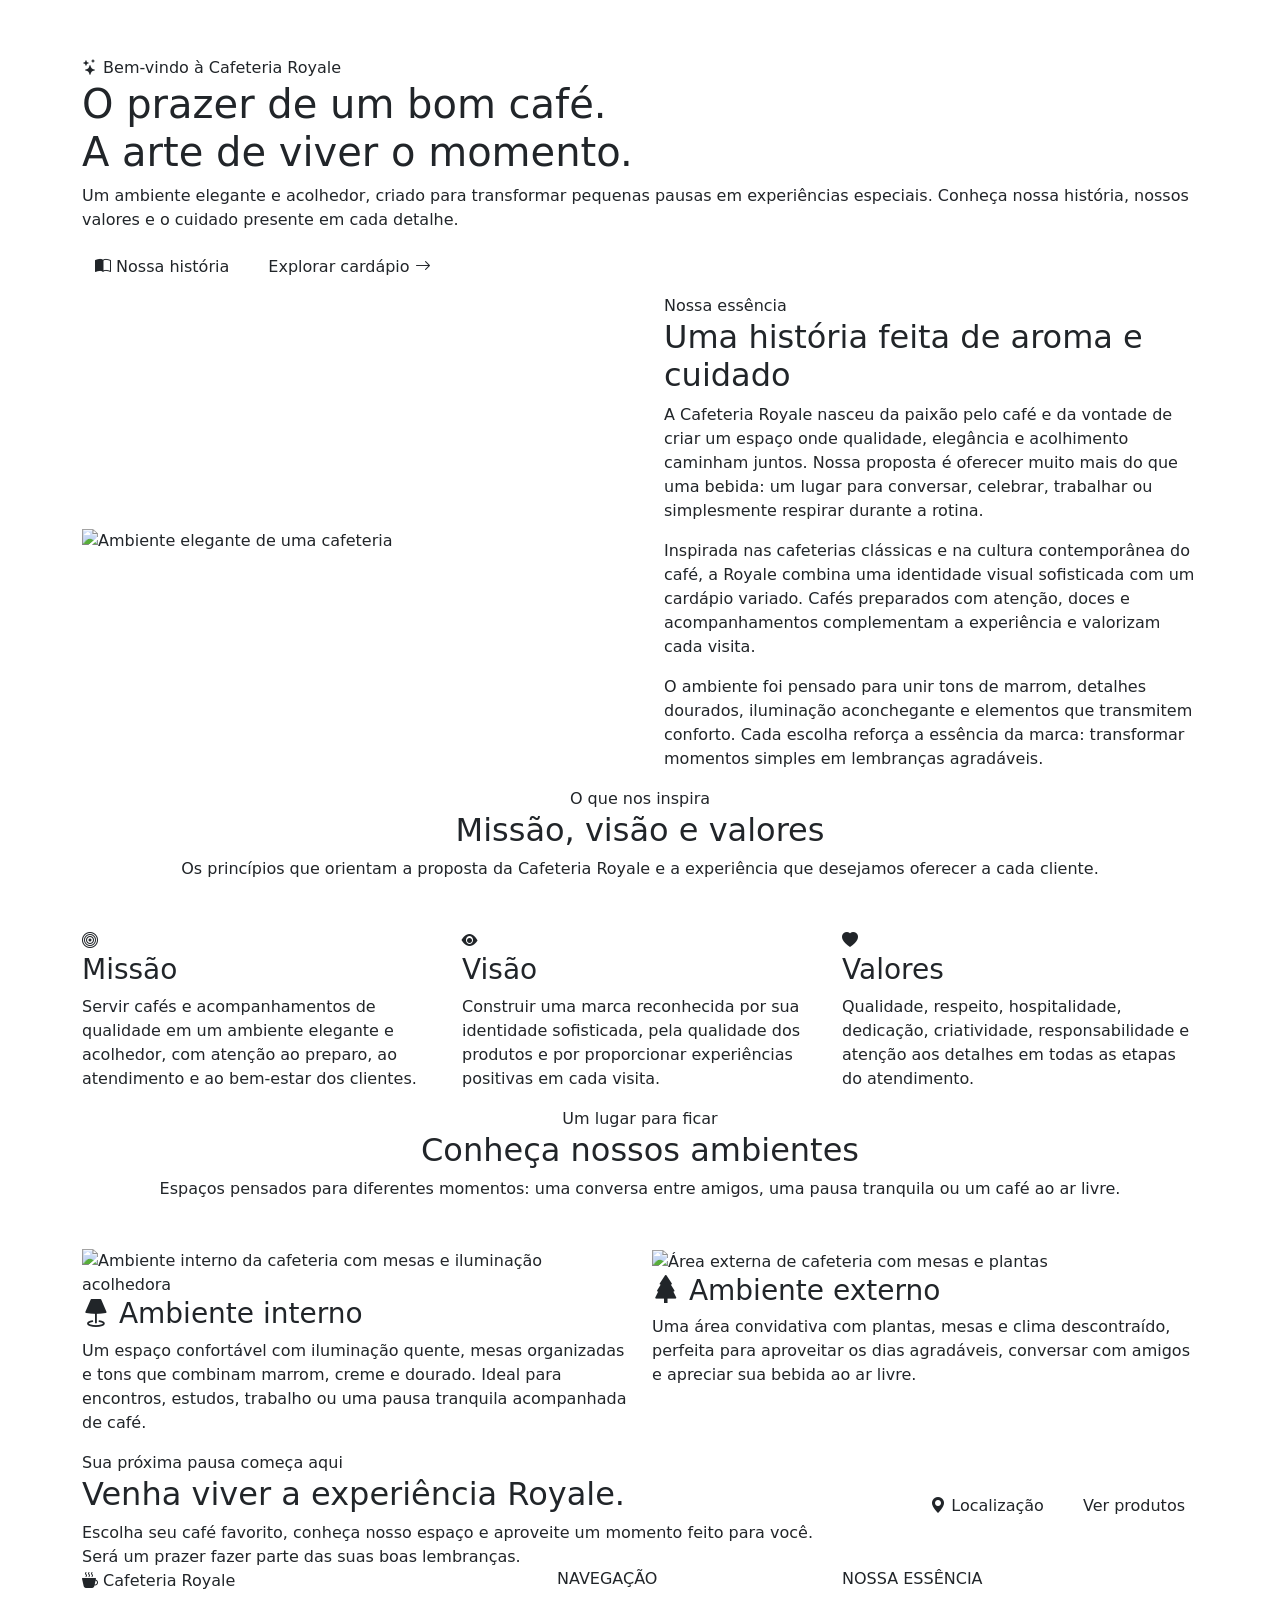
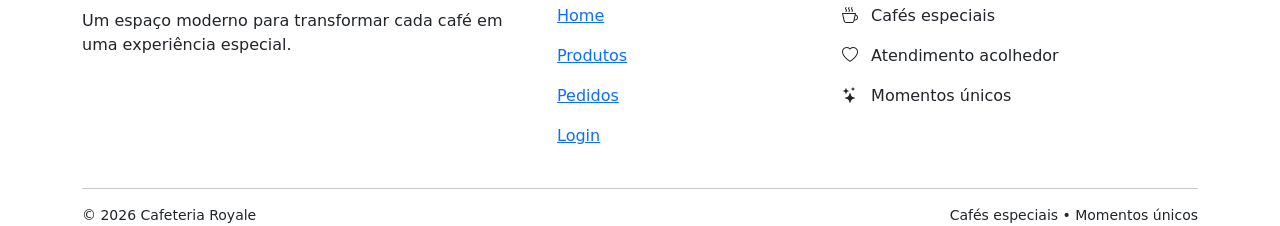
==== commit 962b4651: "verificação" ====
--- a/templates/index.html
+++ b/templates/index.html
@@ -5,664 +5,493 @@
     <meta charset="UTF-8">
     <meta name="viewport" content="width=device-width, initial-scale=1.0">
 
-    <title>Cafeteria Royale</title>
-
-    <link rel="icon" type="image/png" href="/static/img/logo.png">
-
-    <link href="https://cdn.jsdelivr.net/npm/bootstrap@5.3.8/dist/css/bootstrap.min.css"
-        rel="stylesheet"
-        integrity="sha384-sRIl4kxILFvY47J16cr9ZwB07vP4J8+LH7qKQnuqkuIAvNWLzeN8tE5YBujZqJLB"
-        crossorigin="anonymous">
-
-    <link rel="stylesheet"
-        href="https://cdn.jsdelivr.net/npm/bootstrap-icons@1.11.3/font/bootstrap-icons.min.css">
-
-    <link rel="stylesheet" href="/static/css/style.css">
+        <title>Cafeteria Royale</title>
+    <link rel="icon" type="image/png" href="//static/img/favicon.png">
+    <link
+        href="https://cdn.jsdelivr.net/npm/bootstrap@5.3.8/dist/css/bootstrap.min.css"
+        rel="stylesheet">
+
+    <!-- Bootstrap Icons -->
+    <link
+        href="https://cdn.jsdelivr.net/npm/bootstrap-icons@1.11.3/font/bootstrap-icons.css"
+        rel="stylesheet">
+
+    <!-- Fontes -->
+    <link rel="preconnect" href="https://fonts.googleapis.com">
+    <link rel="preconnect" href="https://fonts.gstatic.com" crossorigin>
+
+    <link
+        href="https://fonts.googleapis.com/css2?family=Playfair+Display:wght@500;600;700&family=Poppins:wght@300;400;500;600;700&display=swap"
+        rel="stylesheet">
 </head>
 
 <body>
 
-    <header class="site-header">
-        <nav class="navbar navbar-expand-lg">
+    <!-- MENU PRINCIPAL -->
+
+    <nav class="navbar navbar-expand-lg navbar-dark sticky-top">
+        <div class="container">
+
+            <a class="navbar-brand" href="index.html">
+                <i class="bi bi-cup-hot-fill"></i>
+                Cafeteria <span>Royale</span>
+            </a>
+
+            <button
+                class="navbar-toggler"
+                type="button"
+                data-bs-toggle="collapse"
+                data-bs-target="#menuPrincipal"
+                aria-controls="menuPrincipal"
+                aria-expanded="false"
+                aria-label="Abrir menu">
+
+                <span class="navbar-toggler-icon"></span>
+            </button>
+
+            <div class="collapse navbar-collapse" id="menuPrincipal">
+
+                <ul class="navbar-nav ms-auto align-items-lg-center">
+
+                    <li class="nav-item">
+                        <a class="nav-link" href="index.html">
+                            <i class="bi bi-house-fill"></i> Home
+                        </a>
+                    </li>
+
+                    <li class="nav-item">
+                        <a class="nav-link" href="localização.html">
+                            <i class="bi bi-geo-alt-fill"></i> Localização
+                        </a>
+                    </li>
+
+                    <li class="nav-item">
+                        <a class="nav-link" href="produtos.html">
+                            <i class="bi bi-cup-hot-fill"></i> Produtos
+                        </a>
+                    </li>
+
+                    <li class="nav-item">
+                        <a class="nav-link" href="pedidos.html">
+                            <i class="bi bi-bag-fill"></i> Pedidos
+                        </a>
+                    </li>
+
+                    <li class="nav-item">
+                        <a class="nav-link" href="login.html">
+                            <i class="bi bi-person-fill"></i> Login
+                        </a>
+                    </li>
+
+                </ul>
+
+            </div>
+        </div>
+    </nav>
+
+    <main>
+
+        <!-- CAPA -->
+
+        <section class="hero">
             <div class="container">
 
-                <a class="navbar-brand" href="#home" aria-label="Página inicial">
-                    <span class="logo-wrapper">
-                        <img src="/static/img/logo.png" class="site-logo" alt="Logo da Cafeteria Royale">
+                <div class="hero-content">
+
+                    <span class="eyebrow">
+                        <i class="bi bi-stars"></i>
+                        Bem-vindo à Cafeteria Royale
                     </span>
 
-                    <span class="brand-name">
-                        Cafeteria <strong>Royale</strong>
-                    </span>
-                </a>
-
-                <button class="navbar-toggler"
-                    type="button"
-                    data-bs-toggle="collapse"
-                    data-bs-target="#menuPrincipal"
-                    aria-controls="menuPrincipal"
-                    aria-expanded="false"
-                    aria-label="Abrir menu">
-                    <span class="navbar-toggler-icon"></span>
-                </button>
-
-                <div class="collapse navbar-collapse" id="menuPrincipal">
-                    <ul class="navbar-nav ms-auto align-items-lg-center">
-
-                        <li class="nav-item">
-                            <a class="nav-link active" href="index.html">
-                                <i class="bi bi-house-door-fill"></i>
-                                Home
-                            </a>
-                        </li>
-
-                        <li class="nav-item">
-                            <a class="nav-link" href="localização.html">
-                                <i class="bi bi-cup-hot-fill"></i>
-                                Localização
-                            </a>
-                        </li>
-
-                        <li class="nav-item">
-                            <a class="nav-link" href="login.html">
-                                <i class="bi bi-shop"></i>
-                                Login
-                            </a>
-                        </li>
-
-                        <li class="nav-item">
-                            <a class="nav-link" href="pedidos.html">
-                                <i class="bi bi-bag-check-fill"></i>
-                                Pedidos
-                            </a>
-                        </li>
-
-                        <li class="nav-item">
-                            <a class="btn nav-order-button" href="produtos.html">
-                                <i class="bi bi-cart-plus-fill"></i>
-                                produtos
-                            </a>
-                        </li>
-
-                    </ul>
-                </div>
-
-            </div>
-        </nav>
-    </header>
-
-    <main id="home">
-
-        <section class="hero-section" aria-label="Destaques da cafeteria">
-            <div id="carouselPrincipal" class="carousel slide carousel-fade" data-bs-ride="carousel">
-
-                <div class="carousel-indicators">
-                    <button type="button"
-                        data-bs-target="#carouselPrincipal"
-                        data-bs-slide-to="0"
-                        class="active"
-                        aria-current="true"
-                        aria-label="Slide 1"></button>
-
-                    <button type="button"
-                        data-bs-target="#carouselPrincipal"
-                        data-bs-slide-to="1"
-                        aria-label="Slide 2"></button>
-
-                    <button type="button"
-                        data-bs-target="#carouselPrincipal"
-                        data-bs-slide-to="2"
-                        aria-label="Slide 3"></button>
-                </div>
-
-                <div class="carousel-inner">
-
-                    <div class="carousel-item active">
-                        <img src="https://images.unsplash.com/photo-1509042239860-f550ce710b93?auto=format&fit=crop&w=1600&q=85"
-                            alt="Xícara de café sendo preparada">
-
-                        <div class="carousel-caption text-start">
-                            <span class="hero-tag">
-                                <i class="bi bi-stars"></i>
-                                Sabor especial
+                    <h1>
+                        O prazer de um bom café.
+                        <br>
+                        <span>A arte de viver o momento.</span>
+                    </h1>
+
+                    <p>
+                        Um ambiente elegante e acolhedor, criado para
+                        transformar pequenas pausas em experiências
+                        especiais. Conheça nossa história, nossos valores
+                        e o cuidado presente em cada detalhe.
+                    </p>
+
+                    <a href="#historia" class="btn btn-royale me-2 mb-2">
+                        <i class="bi bi-book-half"></i>
+                        Nossa história
+                    </a>
+
+                    <a href="produtos.html"
+                       class="btn btn-outline-royale mb-2">
+                        Explorar cardápio
+                        <i class="bi bi-arrow-right"></i>
+                    </a>
+
+                </div>
+
+            </div>
+        </section>
+
+        <!-- HISTÓRIA -->
+
+        <section class="section" id="historia">
+            <div class="container">
+
+                <div class="row align-items-center g-5">
+
+                    <div class="col-lg-6">
+
+                        <img
+                            class="story-image"
+                            src="https://images.unsplash.com/photo-1445116572660-236099ec97a0?auto=format&fit=crop&w=1100&q=85"
+                            alt="Ambiente elegante de uma cafeteria">
+
+                    </div>
+
+                    <div class="col-lg-6 story-text">
+
+                        <span class="eyebrow">Nossa essência</span>
+
+                        <h2 class="section-title">
+                            Uma história feita de
+                            <span style="color:var(--marrom-claro)">
+                                aroma e cuidado
                             </span>
-
-                            <h1>Seu momento começa aqui</h1>
-                            <p>Cafés especiais preparados com carinho.</p>
-
-                            <a href="#produtos" class="btn btn-royale">
-                                Ver cardápio
-                            </a>
-                        </div>
-                    </div>
-
-                    <div class="carousel-item">
-                        <img src="https://images.unsplash.com/photo-1514432324607-a09d9b4aefdd?auto=format&fit=crop&w=1600&q=85"
-                            alt="Café latte com espuma">
-
-                        <div class="carousel-caption">
-                            <span class="hero-tag">
+                        </h2>
+
+                        <p>
+                            A Cafeteria Royale nasceu da paixão pelo café
+                            e da vontade de criar um espaço onde qualidade,
+                            elegância e acolhimento caminham juntos.
+                            Nossa proposta é oferecer muito mais do que
+                            uma bebida: um lugar para conversar, celebrar,
+                            trabalhar ou simplesmente respirar durante
+                            a rotina.
+                        </p>
+
+                        <p>
+                            Inspirada nas cafeterias clássicas e na cultura
+                            contemporânea do café, a Royale combina uma
+                            identidade visual sofisticada com um cardápio
+                            variado. Cafés preparados com atenção, doces
+                            e acompanhamentos complementam a experiência
+                            e valorizam cada visita.
+                        </p>
+
+                        <p>
+                            O ambiente foi pensado para unir tons de
+                            marrom, detalhes dourados, iluminação
+                            aconchegante e elementos que transmitem
+                            conforto. Cada escolha reforça a essência
+                            da marca: transformar momentos simples
+                            em lembranças agradáveis.
+                        </p>
+
+                    </div>
+
+                </div>
+
+            </div>
+        </section>
+
+        <section class="section dark-section" id="proposito">
+            <div class="container">
+
+                <div class="text-center mb-5">
+
+                    <span class="eyebrow">O que nos inspira</span>
+
+                    <h2 class="section-title">
+                        Missão, visão e valores
+                    </h2>
+
+                    <p class="section-description">
+                        Os princípios que orientam a proposta da
+                        Cafeteria Royale e a experiência que desejamos
+                        oferecer a cada cliente.
+                    </p>
+
+                </div>
+
+                <div class="row g-4">
+
+                    <div class="col-md-4">
+                        <article class="value-card">
+
+                            <div class="value-icon">
+                                <i class="bi bi-bullseye"></i>
+                            </div>
+
+                            <h3>Missão</h3>
+
+                            <p>
+                                Servir cafés e acompanhamentos de qualidade
+                                em um ambiente elegante e acolhedor, com
+                                atenção ao preparo, ao atendimento e ao
+                                bem-estar dos clientes.
+                            </p>
+
+                        </article>
+                    </div>
+
+                    <div class="col-md-4">
+                        <article class="value-card">
+
+                            <div class="value-icon">
+                                <i class="bi bi-eye-fill"></i>
+                            </div>
+
+                            <h3>Visão</h3>
+
+                            <p>
+                                Construir uma marca reconhecida por sua
+                                identidade sofisticada, pela qualidade
+                                dos produtos e por proporcionar
+                                experiências positivas em cada visita.
+                            </p>
+
+                        </article>
+                    </div>
+
+                    <div class="col-md-4">
+                        <article class="value-card">
+
+                            <div class="value-icon">
                                 <i class="bi bi-heart-fill"></i>
-                                Feito para você
-                            </span>
-
-                            <h1>Sabor em cada detalhe</h1>
-                            <p>Receitas artesanais e ingredientes selecionados.</p>
-
-                            <a href="#produtos" class="btn btn-royale">
-                                Fazer pedido
-                            </a>
-                        </div>
-                    </div>
-
-                    <div class="carousel-item">
-                        <img src="https://images.unsplash.com/photo-1498804103079-a6351b050096?auto=format&fit=crop&w=1600&q=85"
-                            alt="Grãos de café e uma xícara">
-
-                        <div class="carousel-caption text-end">
-                            <span class="hero-tag">
-                                <i class="bi bi-award-fill"></i>
-                                Qualidade Royale
-                            </span>
-
-                            <h1>O melhor café da cidade</h1>
-                            <p>Descubra o aroma dos nossos cafés selecionados.</p>
-
-                            <a href="#produtos" class="btn btn-royale">
-                                Conhecer produtos
-                            </a>
-                        </div>
-                    </div>
-
-                </div>
-
-                <button class="carousel-control-prev"
-                    type="button"
-                    data-bs-target="#carouselPrincipal"
-                    data-bs-slide="prev">
-                    <span class="carousel-control-prev-icon"></span>
-                    <span class="visually-hidden">Anterior</span>
-                </button>
-
-                <button class="carousel-control-next"
-                    type="button"
-                    data-bs-target="#carouselPrincipal"
-                    data-bs-slide="next">
-                    <span class="carousel-control-next-icon"></span>
-                    <span class="visually-hidden">Próximo</span>
-                </button>
+                            </div>
+
+                            <h3>Valores</h3>
+
+                            <p>
+                                Qualidade, respeito, hospitalidade,
+                                dedicação, criatividade, responsabilidade
+                                e atenção aos detalhes em todas as etapas
+                                do atendimento.
+                            </p>
+
+                        </article>
+                    </div>
+
+                </div>
 
             </div>
         </section>
 
-        <section id="produtos" class="products-section py-5">
+        <!-- AMBIENTES -->
+
+        <section class="section" id="ambientes">
             <div class="container">
 
-                <div class="section-heading text-center mb-5">
-                    <span class="badge badge-royale">
+                <div class="text-center mb-5">
+
+                    <span class="eyebrow">Um lugar para ficar</span>
+
+                    <h2 class="section-title">
+                        Conheça nossos ambientes
+                    </h2>
+
+                    <p class="section-description">
+                        Espaços pensados para diferentes momentos:
+                        uma conversa entre amigos, uma pausa tranquila
+                        ou um café ao ar livre.
+                    </p>
+
+                </div>
+
+                <div class="row g-4">
+
+                    <div class="col-md-6">
+                        <article class="environment-card">
+
+                            <img
+                                src="https://images.unsplash.com/photo-1517248135467-4c7edcad34c4?auto=format&fit=crop&w=1000&q=85"
+                                alt="Ambiente interno da cafeteria com mesas e iluminação acolhedora">
+
+                            <div class="environment-content">
+
+                                <h3>
+                                    <i class="bi bi-lamp-fill"
+                                       style="color:var(--dourado)"></i>
+                                    Ambiente interno
+                                </h3>
+
+                                <p>
+                                    Um espaço confortável com iluminação
+                                    quente, mesas organizadas e tons que
+                                    combinam marrom, creme e dourado.
+                                    Ideal para encontros, estudos,
+                                    trabalho ou uma pausa tranquila
+                                    acompanhada de café.
+                                </p>
+
+                            </div>
+
+                        </article>
+                    </div>
+
+                    <div class="col-md-6">
+                        <article class="environment-card">
+
+                            <img
+                                src="https://images.unsplash.com/photo-1554118811-1e0d58224f24?auto=format&fit=crop&w=1000&q=85"
+                                alt="Área externa de cafeteria com mesas e plantas">
+
+                            <div class="environment-content">
+
+                                <h3>
+                                    <i class="bi bi-tree-fill"
+                                       style="color:var(--dourado)"></i>
+                                    Ambiente externo
+                                </h3>
+
+                                <p>
+                                    Uma área convidativa com plantas,
+                                    mesas e clima descontraído, perfeita
+                                    para aproveitar os dias agradáveis,
+                                    conversar com amigos e apreciar
+                                    sua bebida ao ar livre.
+                                </p>
+
+                            </div>
+
+                        </article>
+                    </div>
+
+                </div>
+
+            </div>
+        </section>
+
+        <section class="section visit-section">
+            <div class="container">
+
+                <div class="row align-items-center g-4">
+
+                    <div class="col-lg-8">
+
+                        <span class="eyebrow">
+                            Sua próxima pausa começa aqui
+                        </span>
+
+                        <h2 class="section-title">
+                            Venha viver a experiência Royale.
+                        </h2>
+
+                        <p class="mb-0">
+                            Escolha seu café favorito, conheça nosso
+                            espaço e aproveite um momento feito para você.
+                            Será um prazer fazer parte das suas
+                            boas lembranças.
+                        </p>
+
+                    </div>
+
+                    <div class="col-lg-4 text-lg-end">
+
+                        <a href="localização.html"
+                           class="btn btn-royale me-2 mb-2">
+                            <i class="bi bi-geo-alt-fill"></i>
+                            Localização
+                        </a>
+
+                        <a href="produtos.html"
+                           class="btn btn-outline-royale mb-2">
+                            Ver produtos
+                        </a>
+
+                    </div>
+
+                </div>
+
+            </div>
+        </section>
+
+    </main>
+
+    <!-- RODAPÉ -->
+
+    <footer>
+        <div class="container">
+
+            <div class="row g-4">
+
+                <div class="col-lg-5">
+
+                    <div class="footer-brand">
                         <i class="bi bi-cup-hot-fill"></i>
-                        Cardápio Royale
-                    </span>
-
-                    <h2>Escolha o seu favorito</h2>
+                        Cafeteria <span>Royale</span>
+                    </div>
+
+                    <p class="mt-3">
+                        Um espaço moderno para transformar cada café
+                        em uma experiência especial.
+                    </p>
+
+                </div>
+
+                <div class="col-6 col-lg-3">
+
+                    <h5 class="h6 mb-3"
+                        style="color:var(--dourado-claro)">
+                        NAVEGAÇÃO
+                    </h5>
+
+                    <p><a href="index.html">Home</a></p>
+                    <p><a href="produtos.html">Produtos</a></p>
+                    <p><a href="pedidos.html">Pedidos</a></p>
+                    <p><a href="login.html">Login</a></p>
+
+                </div>
+
+                <div class="col-6 col-lg-4">
+
+                    <h5 class="h6 mb-3"
+                        style="color:var(--dourado-claro)">
+                        NOSSA ESSÊNCIA
+                    </h5>
 
                     <p>
-                        Produtos preparados na hora para deixar o seu dia mais saboroso.
-                    </p>
-                </div>
-
-                <div class="row g-4">
-
-                    <div class="col-12 col-sm-6 col-lg-3">
-                        <article class="product-card">
-                            <div class="product-image">
-                                <img src="https://images.unsplash.com/photo-1509042239860-f550ce710b93?auto=format&fit=crop&w=800&q=85"
-                                    alt="Café espresso servido em uma xícara">
-
-                                <span class="product-icon">
-                                    <i class="bi bi-cup-hot-fill"></i>
-                                </span>
-                            </div>
-
-                            <div class="product-content">
-                                <span class="product-category">Café quente</span>
-                                <h3>Espresso Royale</h3>
-                                <p>Café intenso, encorpado e preparado com grãos selecionados.</p>
-
-                                <div class="product-footer">
-                                    <strong>R$ 7,90</strong>
-
-                                    <button type="button"
-                                        class="btn btn-outline-royale btn-pedir"
-                                        data-product="Espresso Royale"
-                                        data-price="7.90"
-                                        data-bs-toggle="modal"
-                                        data-bs-target="#modalPedido">
-                                        <i class="bi bi-cart-plus"></i>
-                                        Pedir
-                                    </button>
-                                </div>
-                            </div>
-                        </article>
-                    </div>
-
-                    <div class="col-12 col-sm-6 col-lg-3">
-                        <article class="product-card">
-                            <div class="product-image">
-                                <img src="https://images.unsplash.com/photo-1534778101976-62847782c213?auto=format&fit=crop&w=800&q=85"
-                                    alt="Cappuccino cremoso com espuma">
-
-                                <span class="product-icon">
-                                    <i class="bi bi-cup-hot-fill"></i>
-                                </span>
-                            </div>
-
-                            <div class="product-content">
-                                <span class="product-category">Café quente</span>
-                                <h3>Cappuccino Cremoso</h3>
-                                <p>Café, leite vaporizado e espuma cremosa na medida certa.</p>
-
-                                <div class="product-footer">
-                                    <strong>R$ 12,90</strong>
-
-                                    <button type="button"
-                                        class="btn btn-outline-royale btn-pedir"
-                                        data-product="Cappuccino Cremoso"
-                                        data-price="12.90"
-                                        data-bs-toggle="modal"
-                                        data-bs-target="#modalPedido">
-                                        <i class="bi bi-cart-plus"></i>
-                                        Pedir
-                                    </button>
-                                </div>
-                            </div>
-                        </article>
-                    </div>
-
-                    <div class="col-12 col-sm-6 col-lg-3">
-                        <article class="product-card">
-                            <div class="product-image">
-                                <img src="https://images.unsplash.com/photo-1461023058943-07fcbe16d735?auto=format&fit=crop&w=800&q=85"
-                                    alt="Café gelado com gelo">
-
-                                <span class="product-icon">
-                                    <i class="bi bi-snow"></i>
-                                </span>
-                            </div>
-
-                            <div class="product-content">
-                                <span class="product-category">Café gelado</span>
-                                <h3>Iced Coffee</h3>
-                                <p>Café gelado, refrescante e ideal para os dias quentes.</p>
-
-                                <div class="product-footer">
-                                    <strong>R$ 14,90</strong>
-
-                                    <button type="button"
-                                        class="btn btn-outline-royale btn-pedir"
-                                        data-product="Iced Coffee"
-                                        data-price="14.90"
-                                        data-bs-toggle="modal"
-                                        data-bs-target="#modalPedido">
-                                        <i class="bi bi-cart-plus"></i>
-                                        Pedir
-                                    </button>
-                                </div>
-                            </div>
-                        </article>
-                    </div>
-
-                    <div class="col-12 col-sm-6 col-lg-3">
-                        <article class="product-card">
-                            <div class="product-image">
-                                <img src="https://images.unsplash.com/photo-1514432324607-a09d9b4aefdd?auto=format&fit=crop&w=800&q=85"
-                                    alt="Café latte com espuma">
-
-                                <span class="product-icon">
-                                    <i class="bi bi-cup-hot-fill"></i>
-                                </span>
-                            </div>
-
-                            <div class="product-content">
-                                <span class="product-category">Especialidade</span>
-                                <h3>Latte Royale</h3>
-                                <p>Espresso suave com leite cremoso e espuma delicada.</p>
-
-                                <div class="product-footer">
-                                    <strong>R$ 13,90</strong>
-
-                                    <button type="button"
-                                        class="btn btn-outline-royale btn-pedir"
-                                        data-product="Latte Royale"
-                                        data-price="13.90"
-                                        data-bs-toggle="modal"
-                                        data-bs-target="#modalPedido">
-                                        <i class="bi bi-cart-plus"></i>
-                                        Pedir
-                                    </button>
-                                </div>
-                            </div>
-                        </article>
-                    </div>
-
-                    <div class="col-12 col-sm-6 col-lg-3">
-                        <article class="product-card">
-                            <div class="product-image">
-                                <img src="https://images.unsplash.com/photo-1517701604599-bb29b565090c?auto=format&fit=crop&w=800&q=85"
-                                    alt="Café mocha com chocolate">
-
-                                <span class="product-icon">
-                                    <i class="bi bi-heart-fill"></i>
-                                </span>
-                            </div>
-
-                            <div class="product-content">
-                                <span class="product-category">Especialidade</span>
-                                <h3>Mocha Royale</h3>
-                                <p>Espresso, chocolate e leite vaporizado.</p>
-
-                                <div class="product-footer">
-                                    <strong>R$ 15,90</strong>
-
-                                    <button type="button"
-                                        class="btn btn-outline-royale btn-pedir"
-                                        data-product="Mocha Royale"
-                                        data-price="15.90"
-                                        data-bs-toggle="modal"
-                                        data-bs-target="#modalPedido">
-                                        <i class="bi bi-cart-plus"></i>
-                                        Pedir
-                                    </button>
-                                </div>
-                            </div>
-                        </article>
-                    </div>
-
-                    <div class="col-12 col-sm-6 col-lg-3">
-                        <article class="product-card">
-                            <div class="product-image">
-                                <img src="https://images.unsplash.com/photo-1462917882517-e150004895fa?auto=format&fit=crop&w=800&q=85"
-                                    alt="Café coado servido em uma xícara">
-
-                                <span class="product-icon">
-                                    <i class="bi bi-cup-hot-fill"></i>
-                                </span>
-                            </div>
-
-                            <div class="product-content">
-                                <span class="product-category">Café filtrado</span>
-                                <h3>Café Coado Especial</h3>
-                                <p>Café filtrado com aroma intenso e notas equilibradas.</p>
-
-                                <div class="product-footer">
-                                    <strong>R$ 9,90</strong>
-
-                                    <button type="button"
-                                        class="btn btn-outline-royale btn-pedir"
-                                        data-product="Café Coado Especial"
-                                        data-price="9.90"
-                                        data-bs-toggle="modal"
-                                        data-bs-target="#modalPedido">
-                                        <i class="bi bi-cart-plus"></i>
-                                        Pedir
-                                    </button>
-                                </div>
-                            </div>
-                        </article>
-                    </div>
-
-                    <div class="col-12 col-sm-6 col-lg-3">
-                        <article class="product-card">
-                            <div class="product-image">
-                                <img src="https://images.unsplash.com/photo-1572442388796-11668a67e53d?auto=format&fit=crop&w=800&q=85"
-                                    alt="Café macchiato com espuma de leite">
-
-                                <span class="product-icon">
-                                    <i class="bi bi-cup-hot-fill"></i>
-                                </span>
-                            </div>
-
-                            <div class="product-content">
-                                <span class="product-category">Especialidade</span>
-                                <h3>Macchiato</h3>
-                                <p>Espresso intenso com uma camada de leite.</p>
-
-                                <div class="product-footer">
-                                    <strong>R$ 11,90</strong>
-
-                                    <button type="button"
-                                        class="btn btn-outline-royale btn-pedir"
-                                        data-product="Macchiato"
-                                        data-price="11.90"
-                                        data-bs-toggle="modal"
-                                        data-bs-target="#modalPedido">
-                                        <i class="bi bi-cart-plus"></i>
-                                        Pedir
-                                    </button>
-                                </div>
-                            </div>
-                        </article>
-                    </div>
-
-                    <div class="col-12 col-sm-6 col-lg-3">
-                        <article class="product-card">
-                            <div class="product-image">
-                                <img src="https://images.unsplash.com/photo-1509440159596-0249088772ff?auto=format&fit=crop&w=800&q=85"
-                                    alt="Croissant artesanal">
-
-                                <span class="product-icon">
-                                    <i class="bi bi-basket-fill"></i>
-                                </span>
-                            </div>
-
-                            <div class="product-content">
-                                <span class="product-category">Acompanhamento</span>
-                                <h3>Croissant Artesanal</h3>
-                                <p>Massa leve e crocante para acompanhar seu café.</p>
-
-                                <div class="product-footer">
-                                    <strong>R$ 10,90</strong>
-
-                                    <button type="button"
-                                        class="btn btn-outline-royale btn-pedir"
-                                        data-product="Croissant Artesanal"
-                                        data-price="10.90"
-                                        data-bs-toggle="modal"
-                                        data-bs-target="#modalPedido">
-                                        <i class="bi bi-cart-plus"></i>
-                                        Pedir
-                                    </button>
-                                </div>
-                            </div>
-                        </article>
-                    </div>
-
-                </div>
-            </div>
-        </section>
-
-        <section id="sobre" class="about-section">
-            <div class="container">
-
-                <article class="about-card">
-
-                    <div class="about-image">
-                        <img src="/static/img/local da cafeteria.jpg" alt="Interior da Cafeteria Royale">
-                    </div>
-
-                    <div class="about-content">
-                        <span class="about-tag">
-                            <i class="bi bi-shop"></i>
-                            Nossa história
-                        </span>
-
-                        <h2>Cafeteria Royale</h2>
-
-                        <p>
-                            A Cafeteria Royale nasceu da paixão pela arte de bem receber
-                            e do desejo de unir a tradição dos grandes cafés europeus
-                            à sofisticação da alta gastronomia contemporânea.
-                        </p>
-
-                        <p>
-                            Cada detalhe do espaço foi planejado para oferecer elegância,
-                            conforto e uma experiência especial em cada visita.
-                        </p>
-
-                        <a href="#pedidos" class="btn btn-royale">
-                            <i class="bi bi-cup-hot-fill"></i>
-                            Saiba mais 
-                        </a>
-                    </div>
-
-                </article>
-
-            </div>
-        </section>
-
-        <section id="pedidos" class="orders-section py-5">
-            <div class="container">
-
-                <div class="order-box text-center">
-                    <i class="bi bi-bag-check-fill order-icon"></i>
-
-                    <h2>Faça seu pedido</h2>
+                        <i class="bi bi-cup-hot me-2"></i>
+                        Cafés especiais
+                    </p>
 
                     <p>
-                        Escolha um produto no cardápio e finalize sua compra.
-                    </p>
-
-                    <a href="#produtos" class="btn btn-royale">
-                        <i class="bi bi-cup-hot-fill"></i>
-                        Ver produtos
-                    </a>
-                </div>
-
-            </div>
-        </section>
-
-    </main>
-
-    <footer class="site-footer py-4">
-        <div class="container text-center">
-            <strong>
-                <i class="bi bi-cup-hot-fill"></i>
-                Cafeteria Royale
-            </strong>
-
-            <p class="mb-0">
-                Café especial para momentos especiais.
-            </p>
+                        <i class="bi bi-heart me-2"></i>
+                        Atendimento acolhedor
+                    </p>
+
+                    <p>
+                        <i class="bi bi-stars me-2"></i>
+                        Momentos únicos
+                    </p>
+
+                </div>
+
+            </div>
+
+            <hr class="footer-line mt-4">
+
+            <div class="d-flex flex-column flex-md-row
+                        justify-content-between gap-2">
+
+                <small>
+                    © 2026 Cafeteria Royale
+                </small>
+
+                <small>
+                    Cafés especiais • Momentos únicos
+                </small>
+
+            </div>
+
         </div>
     </footer>
 
-    <div class="modal fade" id="modalPedido" tabindex="-1" aria-labelledby="modalPedidoLabel" aria-hidden="true">
-        <div class="modal-dialog modal-dialog-centered">
-            <div class="modal-content order-modal">
-
-                <div class="modal-header">
-                    <h2 class="modal-title" id="modalPedidoLabel">
-                        <i class="bi bi-cart-check-fill"></i>
-                        Finalizar pedido
-                    </h2>
-
-                    <button type="button"
-                        class="btn-close"
-                        data-bs-dismiss="modal"
-                        aria-label="Fechar"></button>
-                </div>
-
-                <div class="modal-body">
-
-                    <form id="pedidoForm">
-                        <div class="selected-product mb-4">
-                            <span>Produto selecionado</span>
-                            <strong id="produtoSelecionado">Selecione um produto</strong>
-                        </div>
-
-                        <div class="mb-3">
-                            <label for="nomeCliente" class="form-label">
-                                <i class="bi bi-person-fill"></i>
-                                Nome do cliente
-                            </label>
-
-                            <input type="text" id="nomeCliente" class="form-control" placeholder="Digite seu nome" required>
-                        </div>
-
-                        <div class="mb-3">
-                            <label for="quantidadeProduto" class="form-label">
-                                <i class="bi bi-plus-slash-minus"></i>
-                                Quantidade
-                            </label>
-
-                            <input type="number" id="quantidadeProduto" class="form-control" min="1" value="1" required>
-                        </div>
-
-                        <div class="total-box">
-                            <span>Total da compra</span>
-                            <strong id="valorTotal">R$ 0,00</strong>
-                        </div>
-
-                        <button type="submit" class="btn btn-royale w-100 mt-4">
-                            <i class="bi bi-check-circle-fill"></i>
-                            Finalizar compra
-                        </button>
-                    </form>
-
-                    <div id="confirmacaoPedido" class="confirmation-box d-none">
-                        <div class="confirmation-icon">
-                            <i class="bi bi-check-lg"></i>
-                        </div>
-
-                        <h3>Pedido realizado!</h3>
-
-                        <p>
-                            Obrigado, <strong id="nomeConfirmado"></strong>.
-                        </p>
-
-                        <div class="receipt">
-                            <div>
-                                <span>Produto</span>
-                                <strong id="produtoConfirmado"></strong>
-                            </div>
-
-                            <div>
-                                <span>Quantidade</span>
-                                <strong id="quantidadeConfirmada"></strong>
-                            </div>
-
-                            <div>
-                                <span>Total</span>
-                                <strong id="totalConfirmado"></strong>
-                            </div>
-                        </div>
-
-                        <p class="receipt-warning">
-                            Este é um resumo da compra. A nota fiscal oficial depende de uma integração com sistema fiscal.
-                        </p>
-
-                        <div class="confirmation-actions">
-                            <button type="button" class="btn btn-outline-dark" onclick="window.print()">
-                                <i class="bi bi-printer-fill"></i>
-                                Imprimir
-                            </button>
-
-                            <button type="button" class="btn btn-royale" data-bs-dismiss="modal">
-                                Fechar
-                            </button>
-                        </div>
-                    </div>
-
-                </div>
-            </div>
-        </div>
-    </div>
-
-    <script src="https://cdn.jsdelivr.net/npm/bootstrap@5.3.8/dist/js/bootstrap.bundle.min.js"
-        integrity="sha384-FKyoEForCGlyvwx9Hj09JcYn3nv7wiPVlz7YYwJrWVcXK/BmnVDxM+D2scQbITxI"
-        crossorigin="anonymous"></script>
+    <!-- Bootstrap JavaScript -->
+
+    <script
+        src="https://cdn.jsdelivr.net/npm/bootstrap@5.3.8/dist/js/bootstrap.bundle.min.js">
     </script>
 
 </body>
-
-</html>+</html>
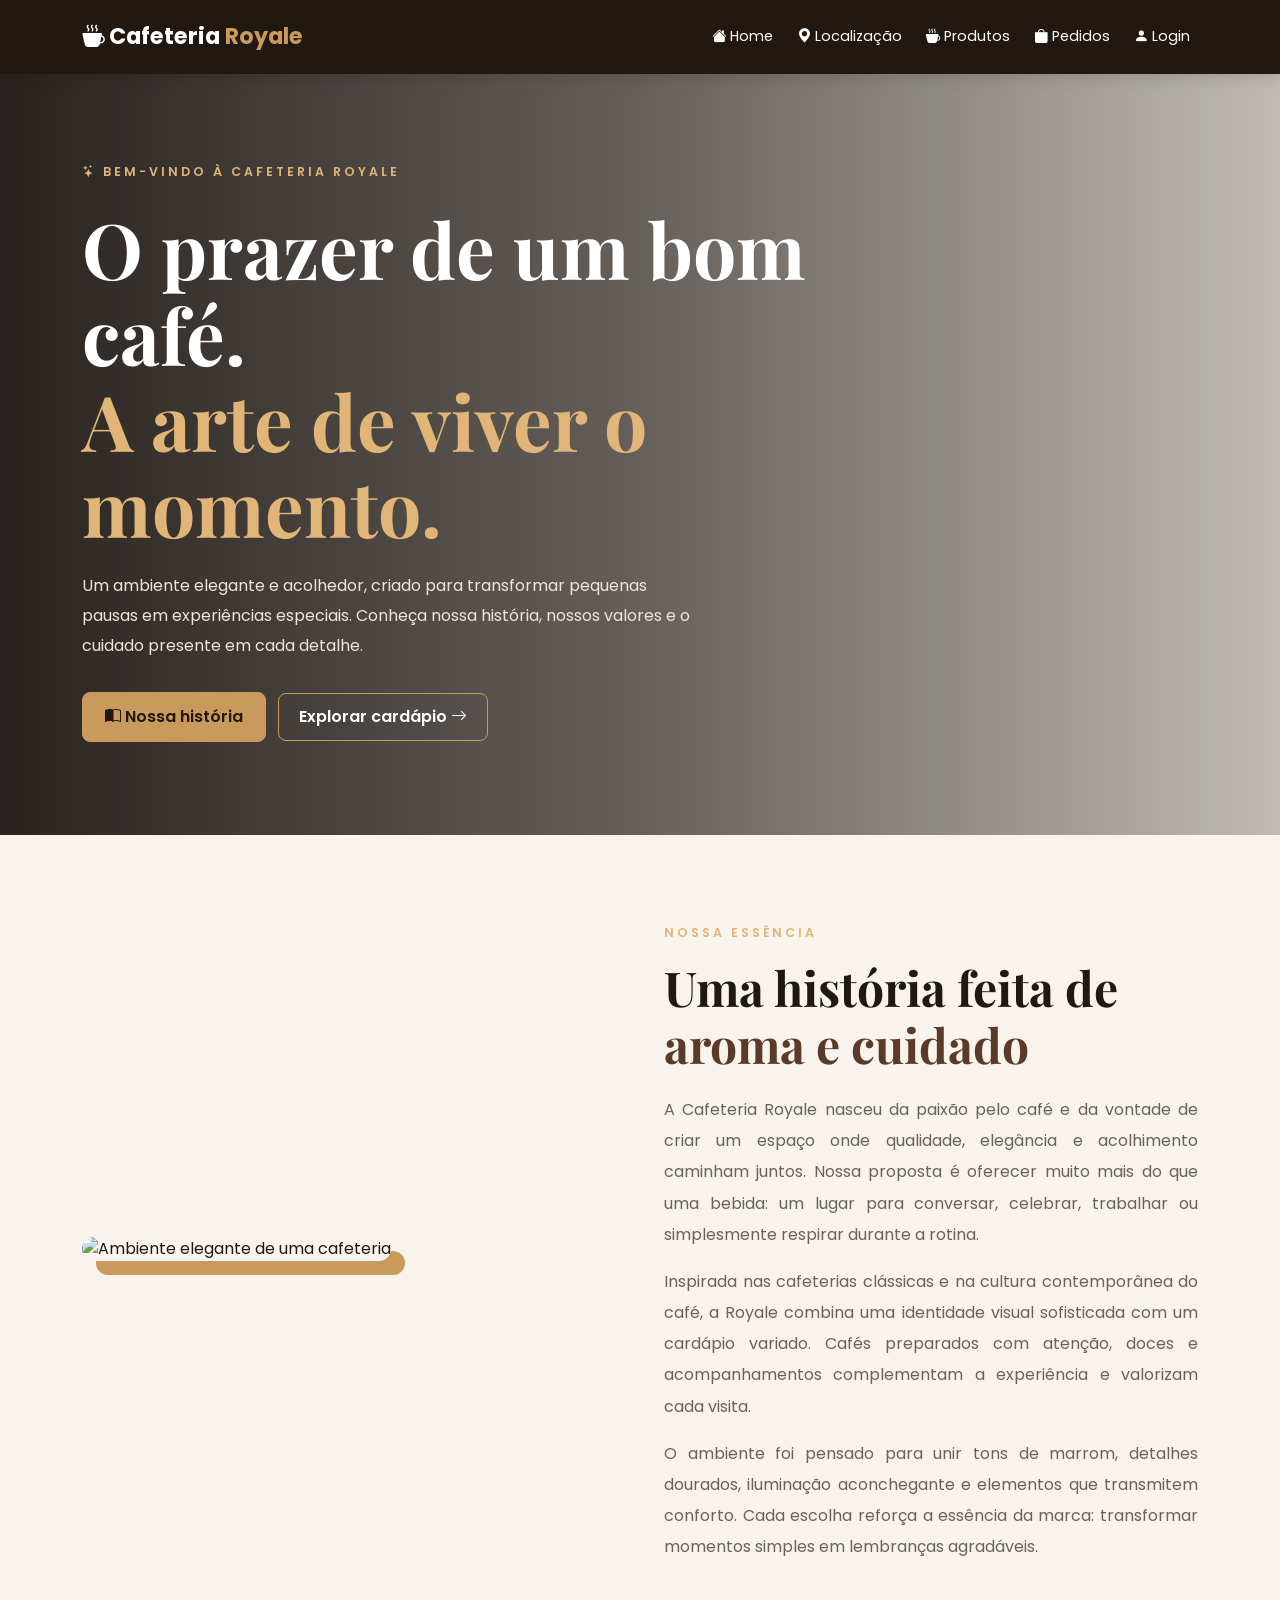
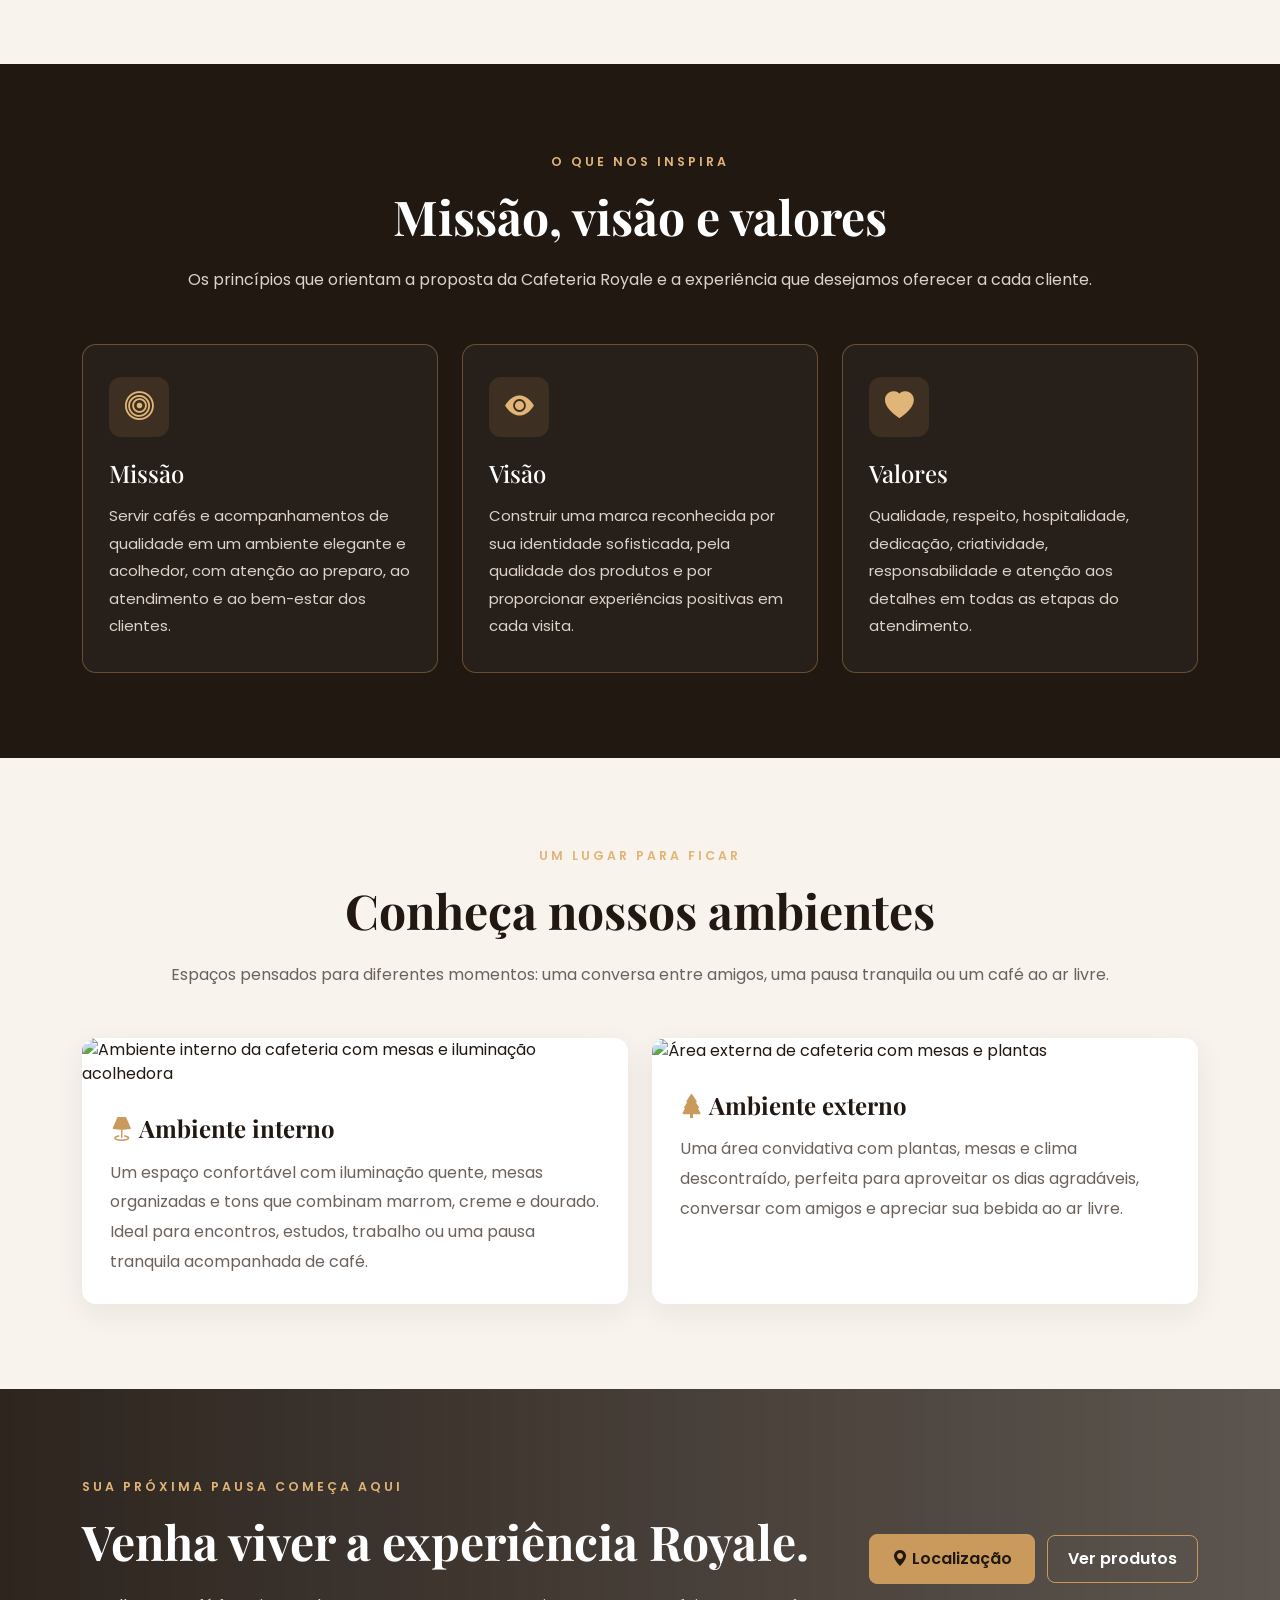
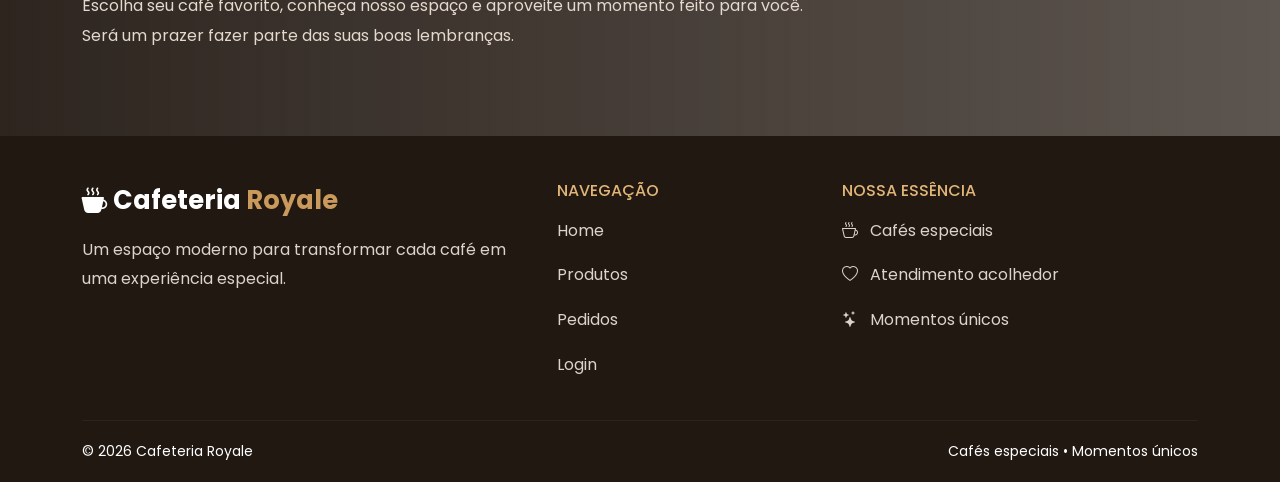
==== commit 410ef9ba: "ajuste" ====
--- a/templates/index.html
+++ b/templates/index.html
@@ -23,6 +23,436 @@
     <link
         href="https://fonts.googleapis.com/css2?family=Playfair+Display:wght@500;600;700&family=Poppins:wght@300;400;500;600;700&display=swap"
         rel="stylesheet">
+
+    <style>
+        :root {
+            --marrom: #211812;
+            --marrom-claro: #5b3a29;
+            --dourado: #c99a5b;
+            --dourado-claro: #e0b577;
+            --creme: #f8f3ec;
+            --branco: #ffffff;
+            --cinza: #6c625c;
+        }
+
+        * {
+            box-sizing: border-box;
+        }
+
+        html {
+            scroll-behavior: smooth;
+            scroll-padding-top: 90px;
+        }
+
+        body {
+            margin: 0;
+            background: var(--creme);
+            color: var(--marrom);
+            font-family: 'Poppins', sans-serif;
+        }
+
+        h1,
+        h2,
+        h3,
+        h4 {
+            font-family: 'Playfair Display', serif;
+        }
+
+        /* MENU */
+
+        .navbar {
+            background: var(--marrom);
+            padding: 15px 0;
+            box-shadow: 0 3px 15px #0002;
+        }
+
+        .navbar-brand {
+            color: var(--branco);
+            font-size: 1.4rem;
+            font-weight: 700;
+        }
+
+        .navbar-brand span {
+            color: var(--dourado);
+        }
+
+        .nav-link {
+            color: var(--branco);
+            margin-left: 8px;
+            font-size: .9rem;
+            transition: .3s;
+        }
+
+        .nav-link:hover,
+        .nav-link.active {
+            color: var(--dourado-claro);
+        }
+
+        /* BOTÕES */
+
+        .btn-royale {
+            background: var(--dourado);
+            color: var(--marrom);
+            border: 1px solid var(--dourado);
+            border-radius: 8px;
+            padding: 12px 22px;
+            font-weight: 600;
+            transition: .3s;
+        }
+
+        .btn-royale:hover {
+            background: var(--dourado-claro);
+            border-color: var(--dourado-claro);
+            color: var(--marrom);
+            transform: translateY(-2px);
+        }
+
+        .btn-outline-royale {
+            border: 1px solid var(--dourado);
+            color: var(--branco);
+            border-radius: 8px;
+            padding: 11px 20px;
+            font-weight: 600;
+        }
+
+        .btn-outline-royale:hover {
+            background: var(--dourado);
+            color: var(--marrom);
+        }
+
+        /* CAPA */
+
+        .hero {
+            min-height: 540px;
+            display: flex;
+            align-items: center;
+            color: var(--branco);
+
+            background:
+                linear-gradient(
+                    90deg,
+                    rgba(23, 17, 14, .92),
+                    rgba(23, 17, 14, .65),
+                    rgba(23, 17, 14, .25)
+                ),
+                url("https://images.unsplash.com/photo-1445116572660-236099ec97a0?auto=format&fit=crop&w=1900&q=85")
+                center / cover no-repeat;
+        }
+
+        .hero-content {
+            max-width: 760px;
+            padding: 85px 0;
+        }
+
+        .eyebrow {
+            color: var(--dourado-claro);
+            text-transform: uppercase;
+            letter-spacing: 3px;
+            font-size: .78rem;
+            font-weight: 600;
+        }
+
+        .hero h1 {
+            font-size: clamp(2.7rem, 6vw, 4.8rem);
+            line-height: 1.12;
+            margin: 22px 0;
+            font-weight: 700;
+        }
+
+        .hero h1 span {
+            color: var(--dourado-claro);
+        }
+
+        .hero p {
+            max-width: 620px;
+            line-height: 1.9;
+            color: #eee5dc;
+            margin-bottom: 30px;
+        }
+
+        /* SEÇÕES */
+
+        .section {
+            padding: 85px 0;
+        }
+
+        .section-title {
+            font-size: clamp(2rem, 4vw, 3rem);
+            font-weight: 700;
+            margin: 15px 0 20px;
+        }
+
+        .section-description {
+            color: var(--cinza);
+            line-height: 1.9;
+        }
+
+        /* HISTÓRIA */
+
+        .story-image {
+            width: 100%;
+            height: 500px;
+            object-fit: cover;
+            border-radius: 14px;
+            box-shadow: 14px 14px 0 var(--dourado);
+        }
+
+        .story-text p {
+            color: var(--cinza);
+            line-height: 1.95;
+            text-align: justify;
+        }
+
+        .quote {
+            margin-top: 25px;
+            padding: 25px;
+            background: #efe4d5;
+            border-left: 5px solid var(--dourado);
+            border-radius: 0 10px 10px 0;
+        }
+
+        .quote p {
+            font-family: 'Playfair Display', serif;
+            font-size: 1.3rem;
+            font-weight: 600;
+            margin: 0;
+            color: var(--marrom);
+        }
+
+        /* DESTAQUES */
+
+        .highlights {
+            background: #efe4d5;
+            padding: 35px 0;
+        }
+
+        .highlight-item {
+            text-align: center;
+            padding: 20px 10px;
+        }
+
+        .highlight-item i {
+            font-size: 2rem;
+            color: var(--marrom-claro);
+        }
+
+        .highlight-item h3 {
+            font-size: 1.2rem;
+            margin: 12px 0 5px;
+            font-weight: 700;
+        }
+
+        .highlight-item p {
+            color: var(--cinza);
+            font-size: .88rem;
+            margin: 0;
+        }
+
+        /* MISSÃO, VISÃO E VALORES */
+
+        .dark-section {
+            background: var(--marrom);
+            color: var(--branco);
+        }
+
+        .dark-section .section-description {
+            color: #ddd3cb;
+        }
+
+        .value-card {
+            height: 100%;
+            padding: 32px 26px;
+            border: 1px solid #c99a5b66;
+            border-radius: 14px;
+            background: #ffffff08;
+            transition: .3s;
+        }
+
+        .value-card:hover {
+            transform: translateY(-6px);
+            border-color: var(--dourado);
+        }
+
+        .value-icon {
+            width: 60px;
+            height: 60px;
+            display: flex;
+            align-items: center;
+            justify-content: center;
+            background: #c99a5b22;
+            color: var(--dourado-claro);
+            font-size: 1.8rem;
+            border-radius: 12px;
+            margin-bottom: 22px;
+        }
+
+        .value-card h3 {
+            font-size: 1.5rem;
+            margin-bottom: 15px;
+        }
+
+        .value-card p {
+            color: #ddd3cb;
+            line-height: 1.85;
+            font-size: .93rem;
+            margin: 0;
+        }
+
+        /* AMBIENTES */
+
+        .environment-card {
+            height: 100%;
+            overflow: hidden;
+            border-radius: 14px;
+            background: var(--branco);
+            box-shadow: 0 8px 30px #21181212;
+            transition: .3s;
+        }
+
+        .environment-card:hover {
+            transform: translateY(-5px);
+        }
+
+        .environment-card img {
+            width: 100%;
+            height: 290px;
+            object-fit: cover;
+        }
+
+        .environment-content {
+            padding: 28px;
+        }
+
+        .environment-content h3 {
+            font-size: 1.5rem;
+            margin-bottom: 15px;
+            font-weight: 700;
+        }
+
+        .environment-content p {
+            color: var(--cinza);
+            line-height: 1.85;
+            margin: 0;
+        }
+
+        /* DIFERENCIAIS */
+
+        .feature {
+            display: flex;
+            gap: 16px;
+            margin-bottom: 27px;
+        }
+
+        .feature-icon {
+            min-width: 50px;
+            height: 50px;
+            border-radius: 12px;
+            background: #c99a5b24;
+            display: flex;
+            align-items: center;
+            justify-content: center;
+            color: var(--marrom-claro);
+            font-size: 1.5rem;
+        }
+
+        .feature h3 {
+            font-family: 'Poppins', sans-serif;
+            font-size: 1rem;
+            font-weight: 700;
+            margin-bottom: 8px;
+        }
+
+        .feature p {
+            color: var(--cinza);
+            line-height: 1.8;
+            margin: 0;
+            font-size: .92rem;
+        }
+
+        /* CHAMADA FINAL */
+
+        .visit-section {
+            background:
+                linear-gradient(
+                    90deg,
+                    rgba(33, 24, 18, .94),
+                    rgba(33, 24, 18, .72)
+                ),
+                url("https://images.unsplash.com/photo-1517248135467-4c7edcad34c4?auto=format&fit=crop&w=1800&q=85")
+                center / cover no-repeat;
+
+            color: var(--branco);
+        }
+
+        .visit-section p {
+            color: #e4d9ce;
+            line-height: 1.9;
+        }
+
+        /* RODAPÉ */
+
+        footer {
+            background: var(--marrom);
+            color: var(--branco);
+            padding: 45px 0 20px;
+        }
+
+        .footer-brand {
+            font-size: 1.6rem;
+            font-weight: 700;
+        }
+
+        .footer-brand span {
+            color: var(--dourado);
+        }
+
+        footer p {
+            color: #ddd3cb;
+            line-height: 1.8;
+        }
+
+        footer a {
+            color: #ddd3cb;
+            text-decoration: none;
+            transition: .3s;
+        }
+
+        footer a:hover {
+            color: var(--dourado-claro);
+        }
+
+        .footer-line {
+            border-color: #ffffff30;
+            margin: 25px 0 20px;
+        }
+
+        /* RESPONSIVIDADE */
+
+        @media (max-width: 768px) {
+            .hero {
+                min-height: 480px;
+                background-position: 60% center;
+            }
+
+            .hero-content {
+                padding: 65px 0;
+            }
+
+            .section {
+                padding: 60px 0;
+            }
+
+            .story-image {
+                height: 340px;
+                box-shadow: 8px 8px 0 var(--dourado);
+                margin-bottom: 10px;
+            }
+
+            .navbar-nav {
+                padding-top: 12px;
+            }
+        }
+    </style>
 </head>
 
 <body>
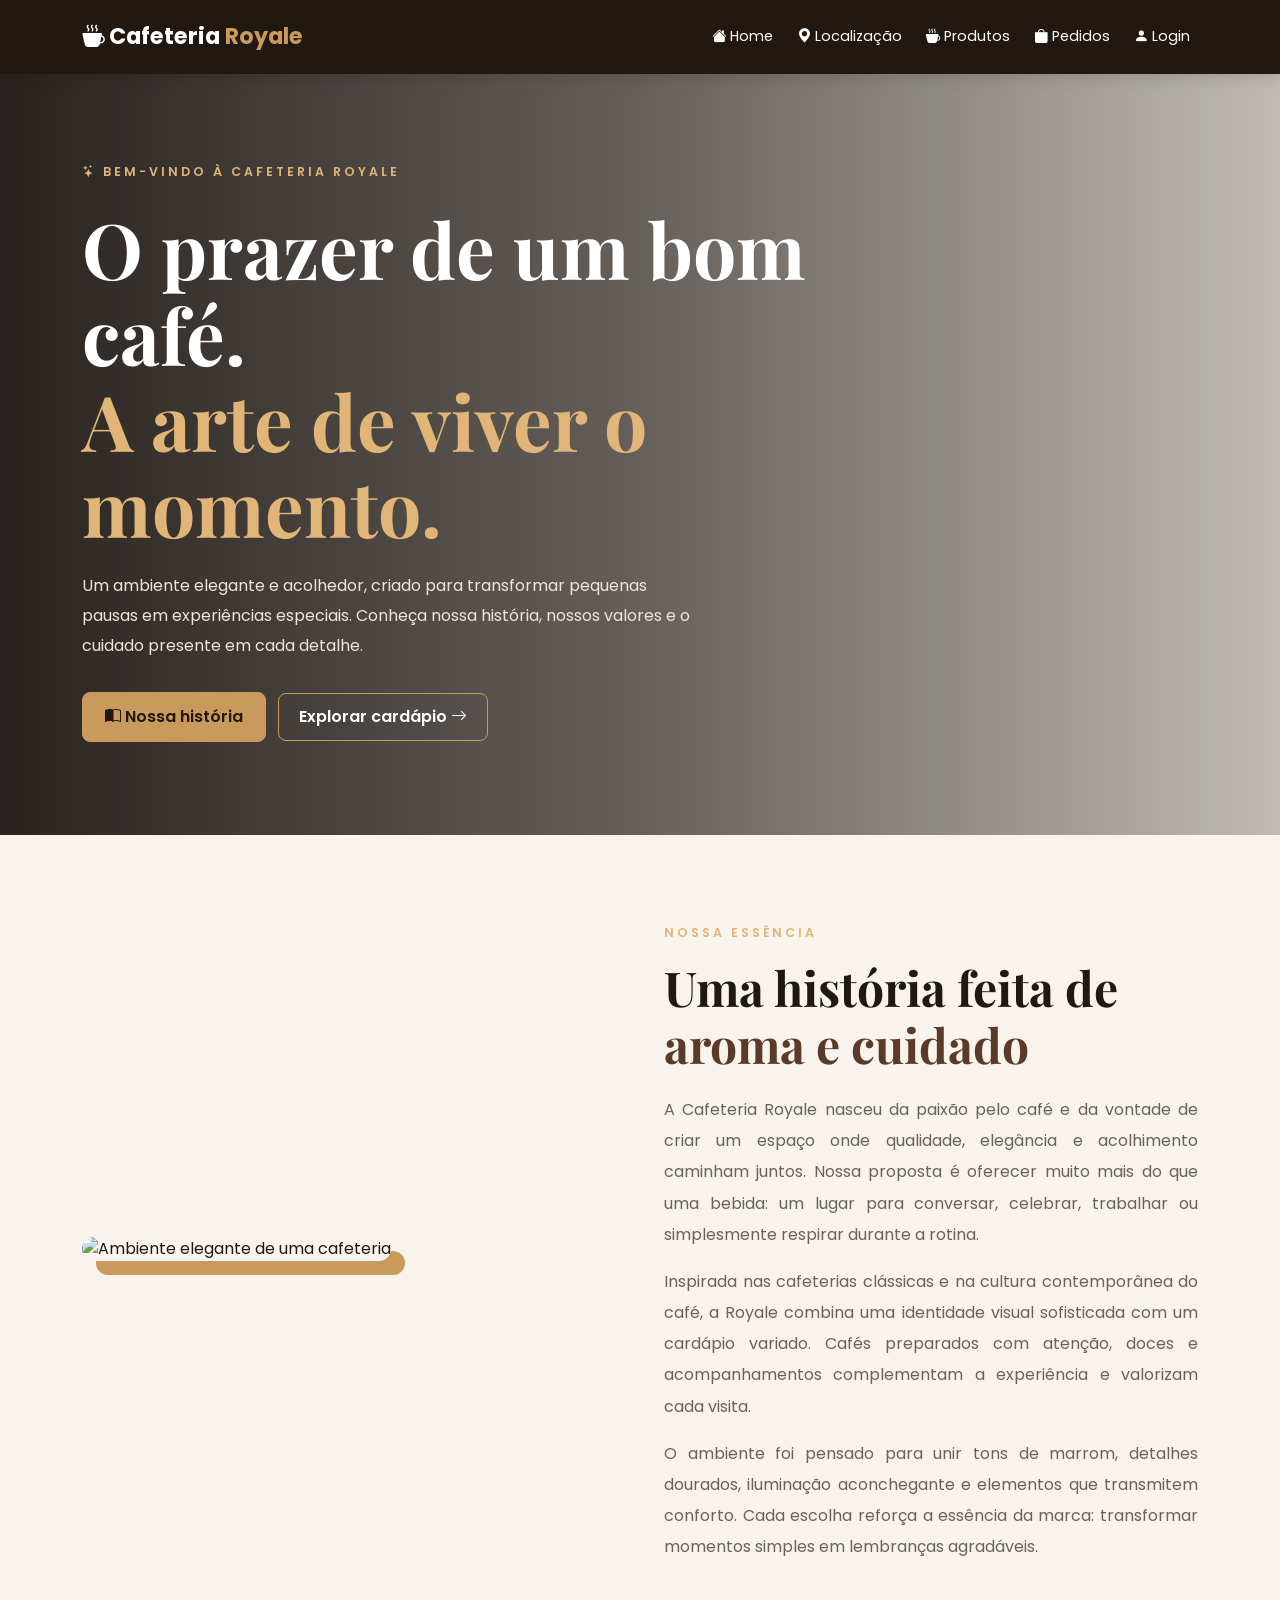
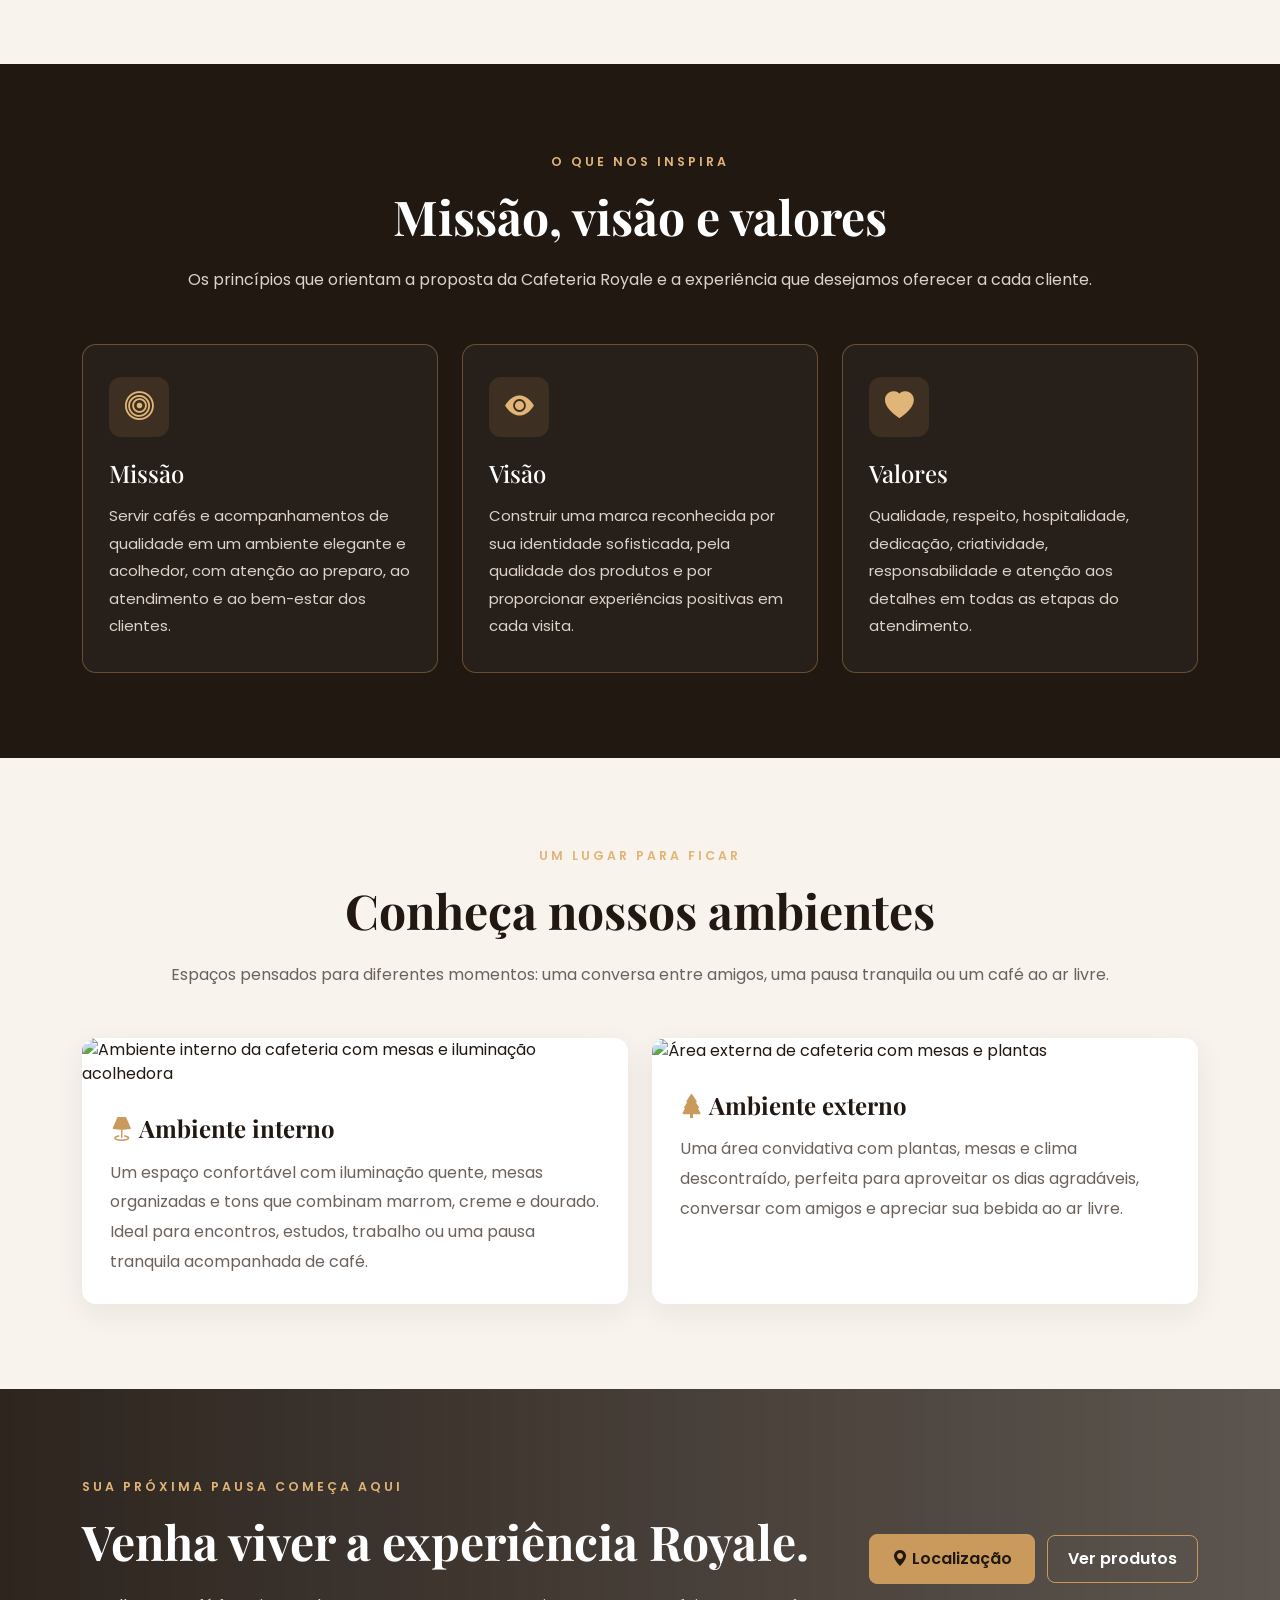
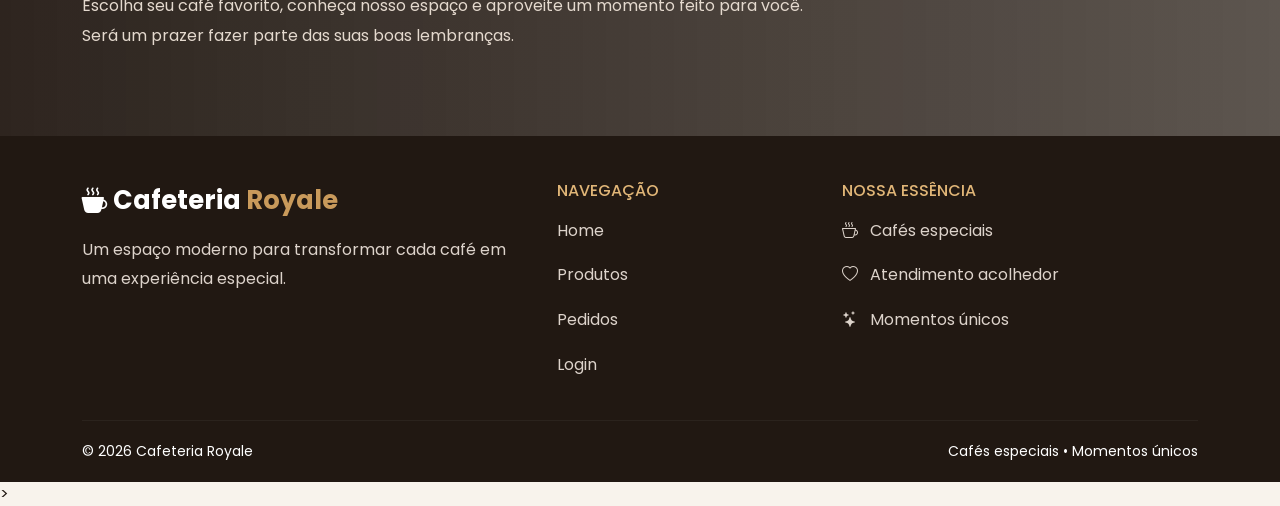
==== commit f7cf0842: "versao" ====
--- a/templates/index.html
+++ b/templates/index.html
@@ -925,3 +925,4 @@
 
 </body>
 </html>
+>
